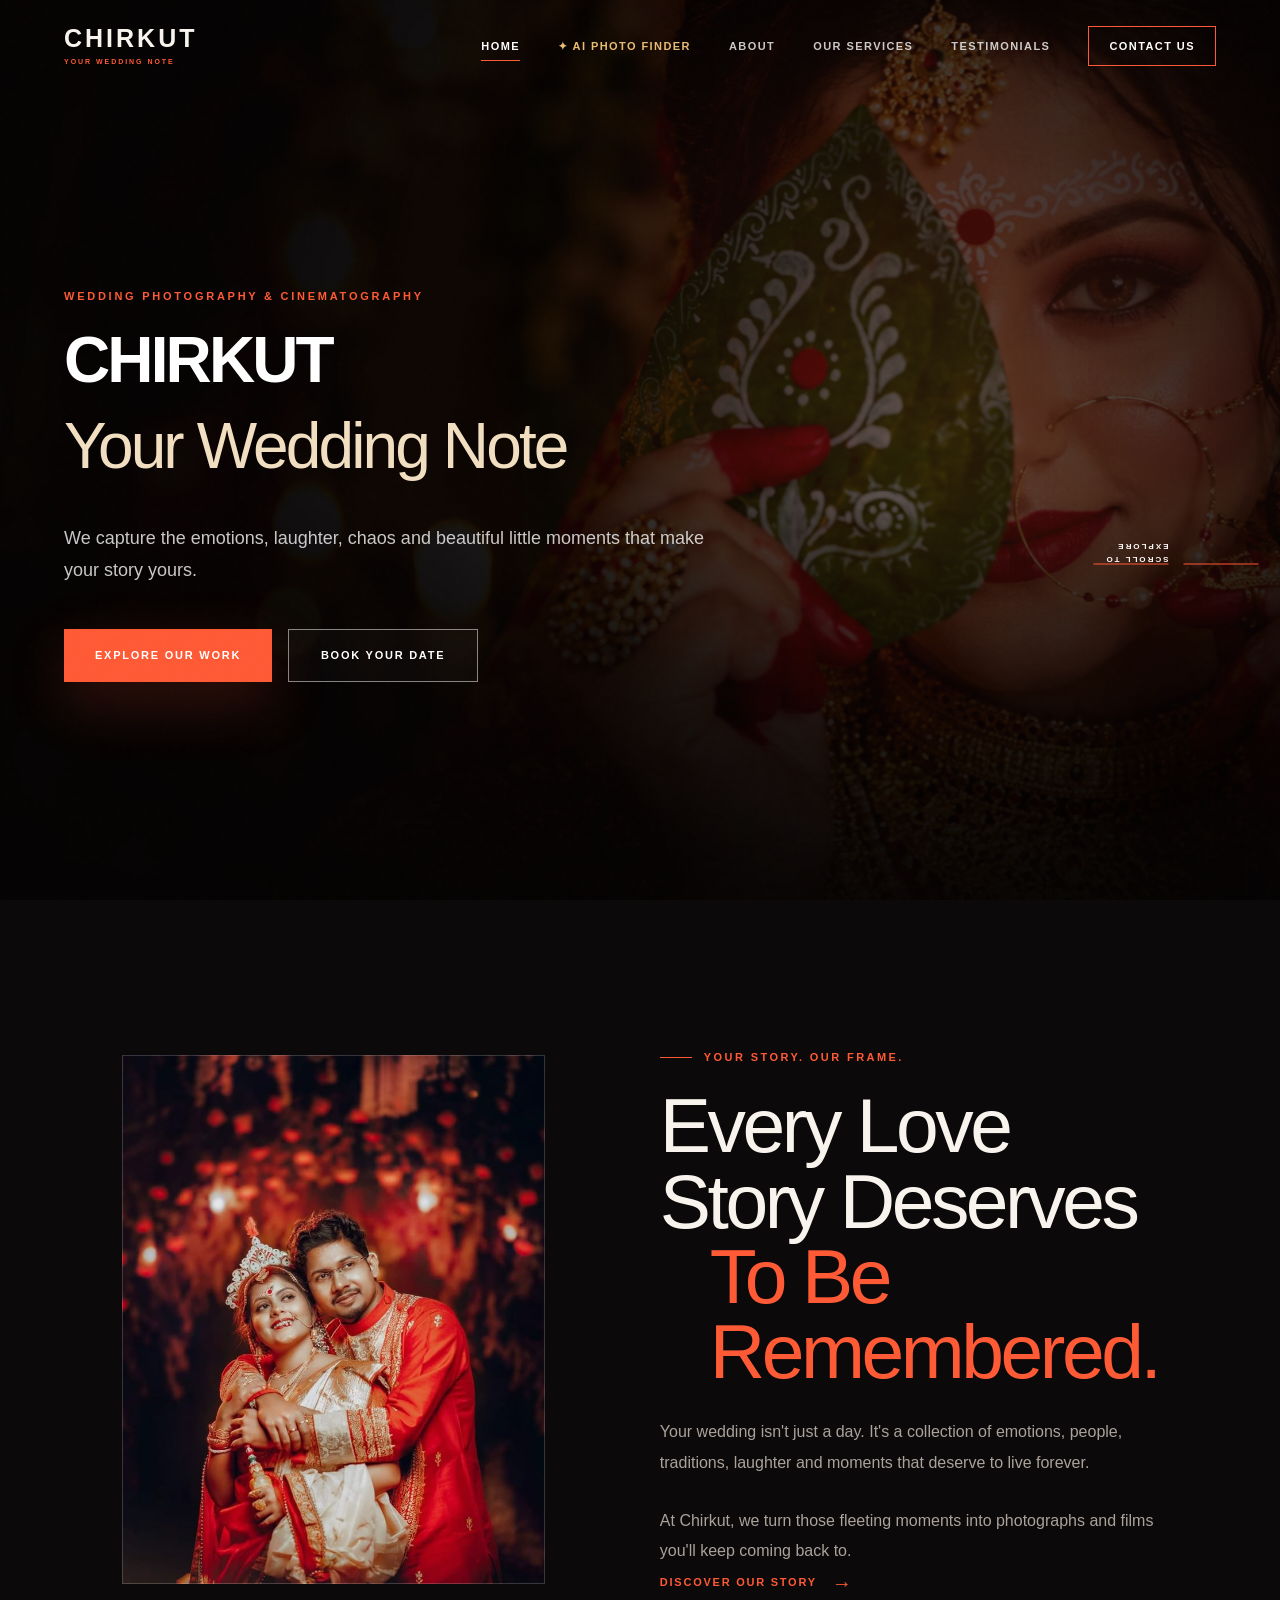
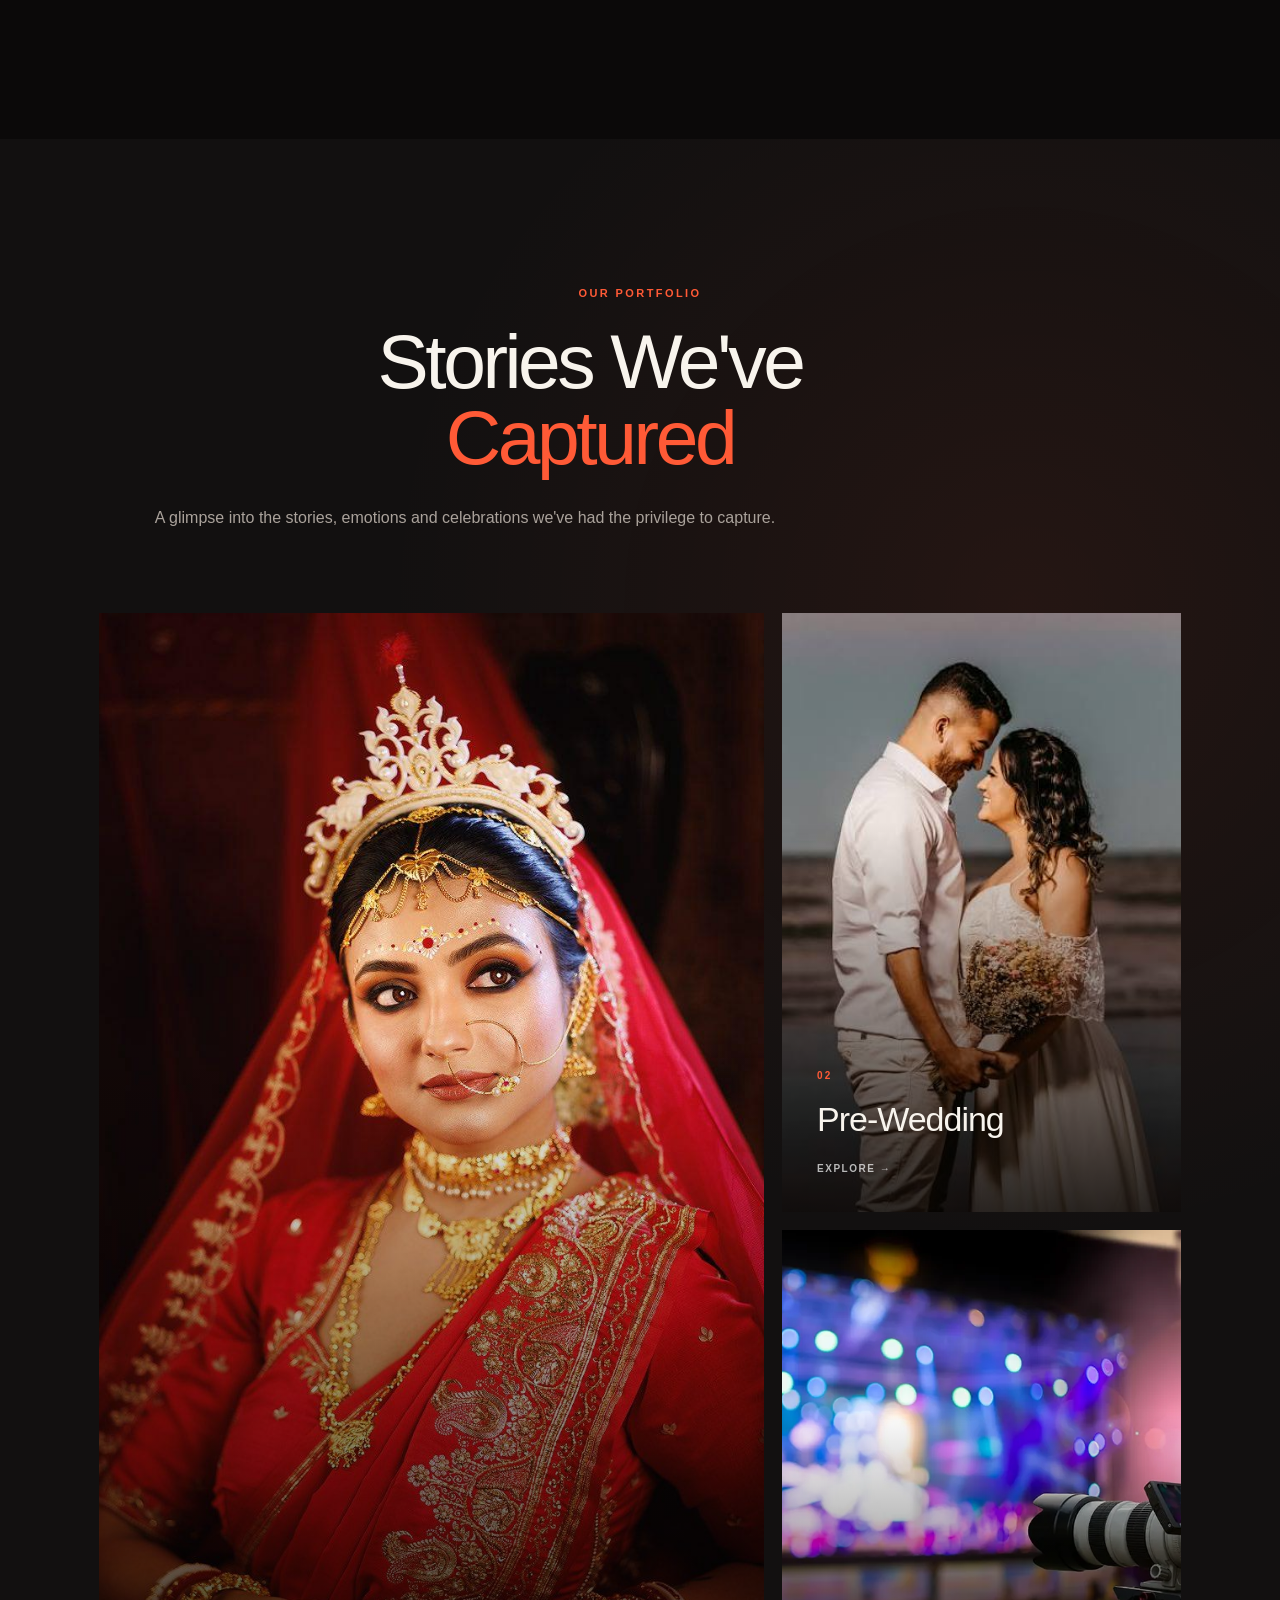
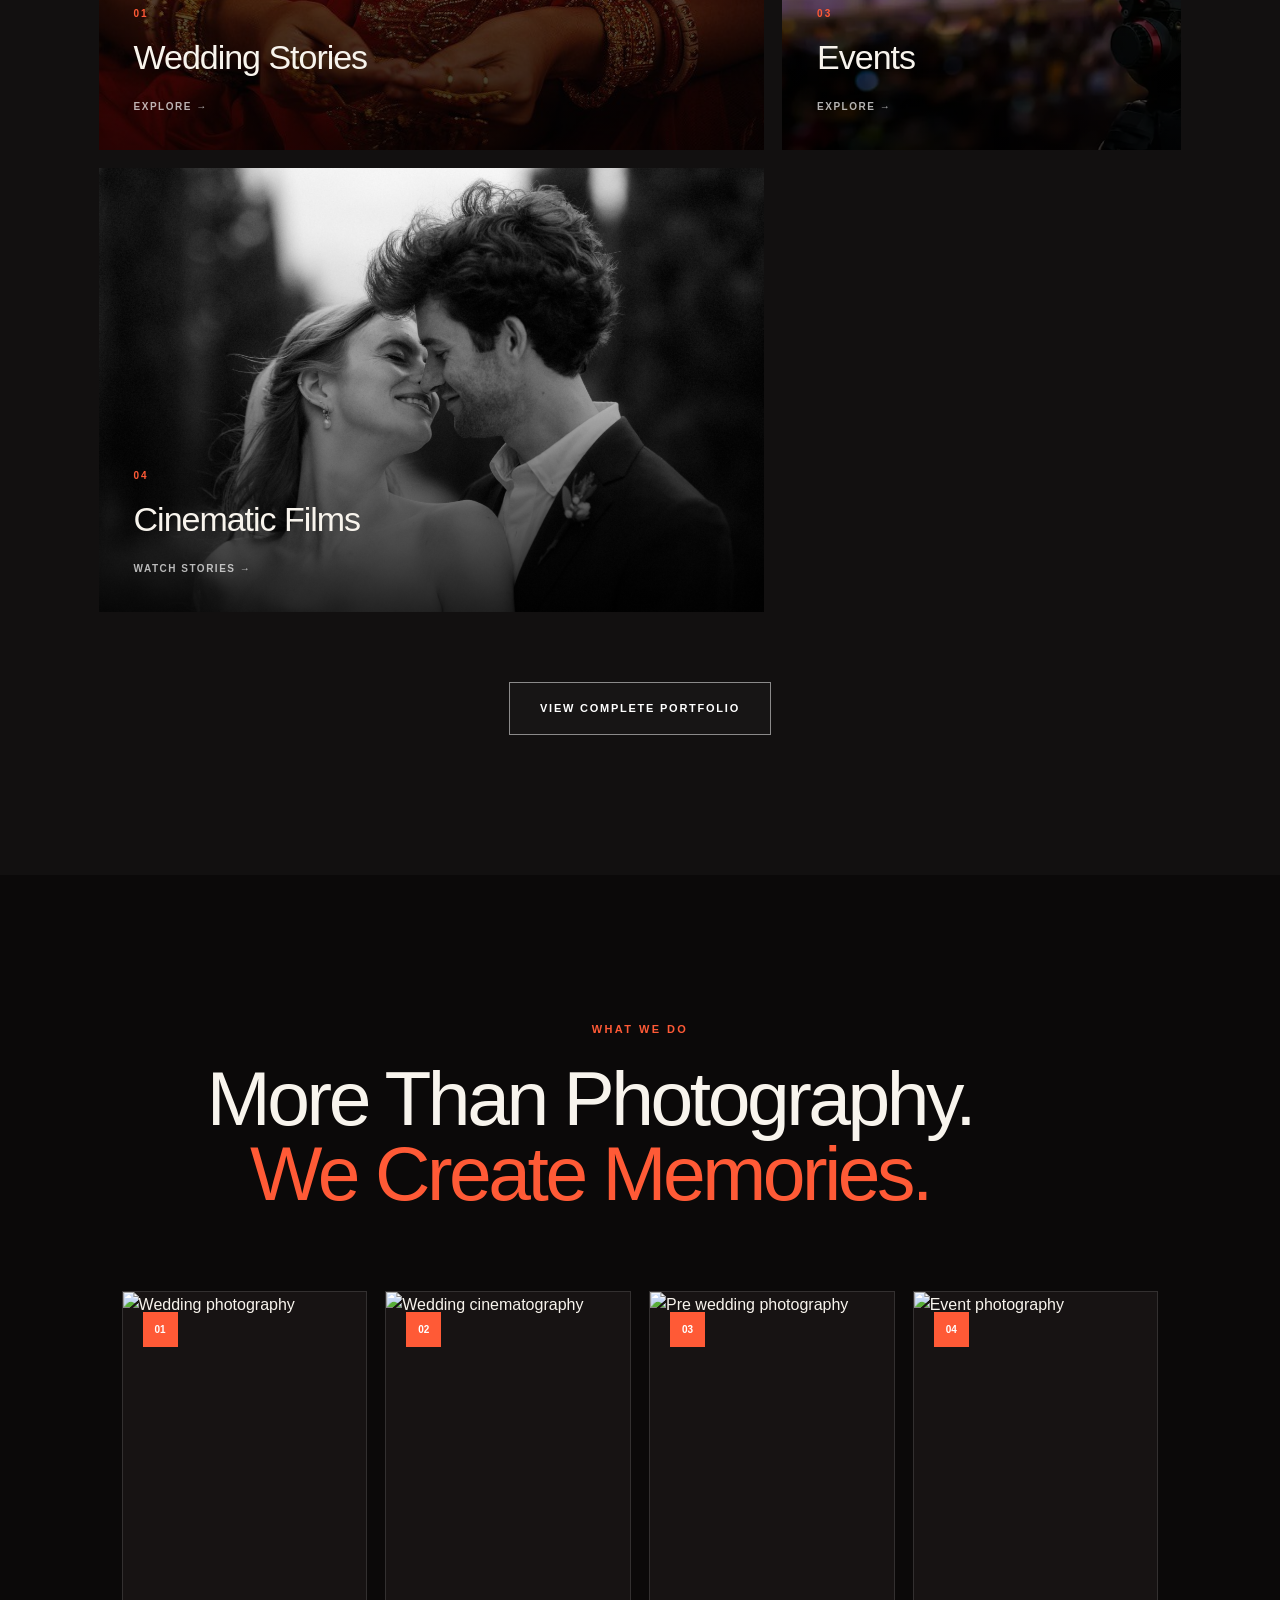
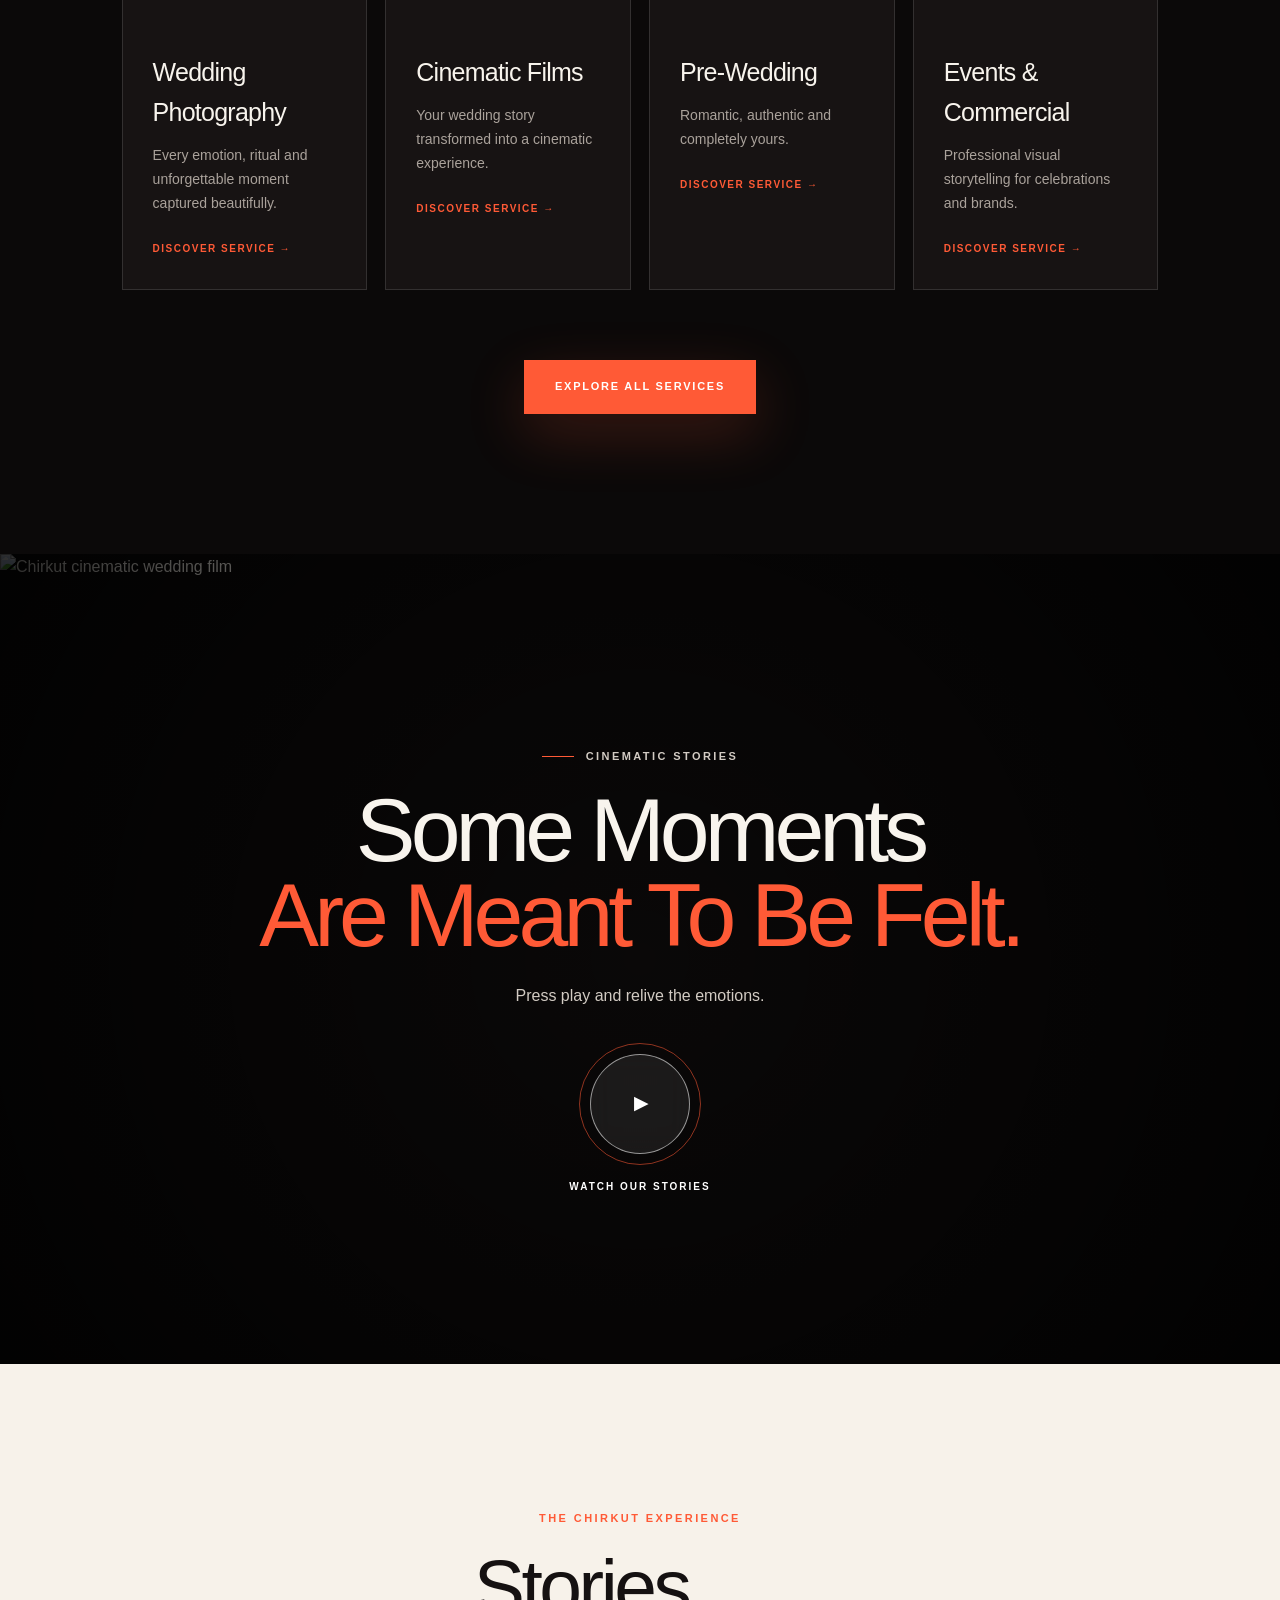
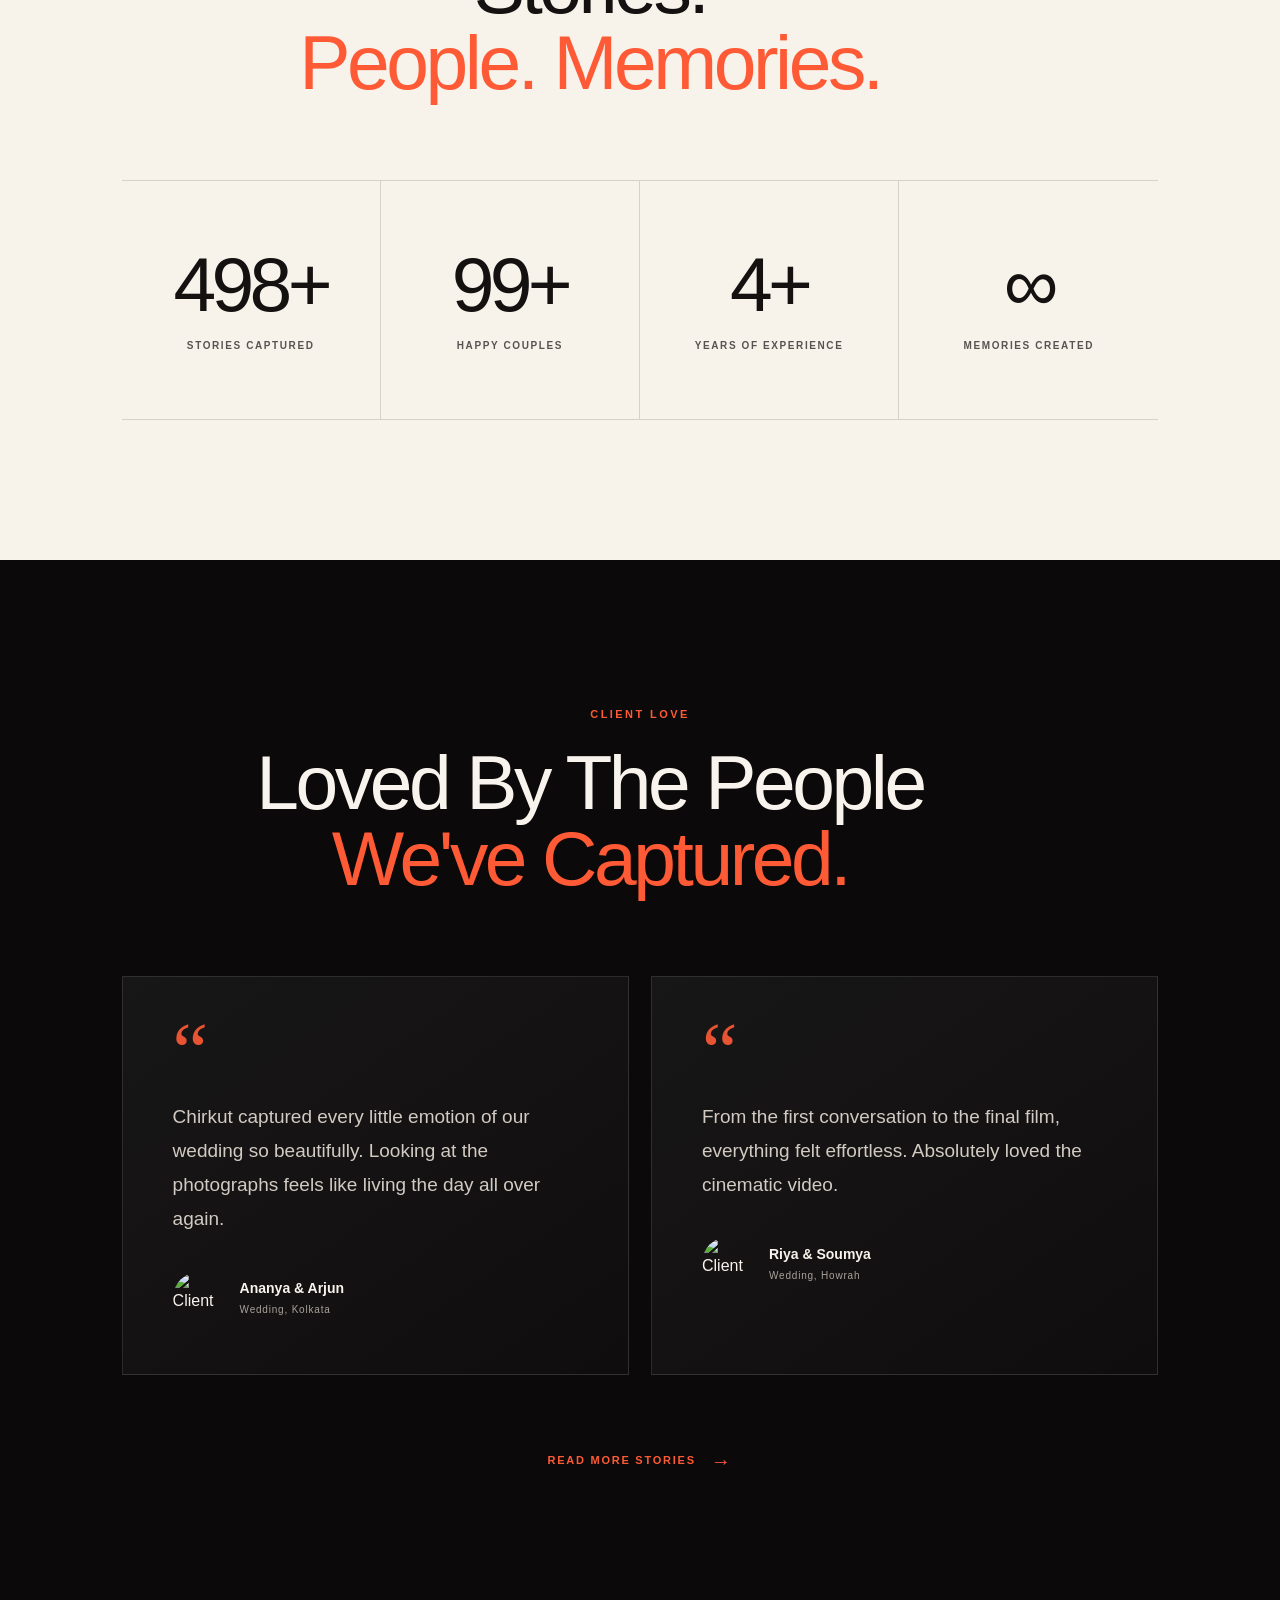
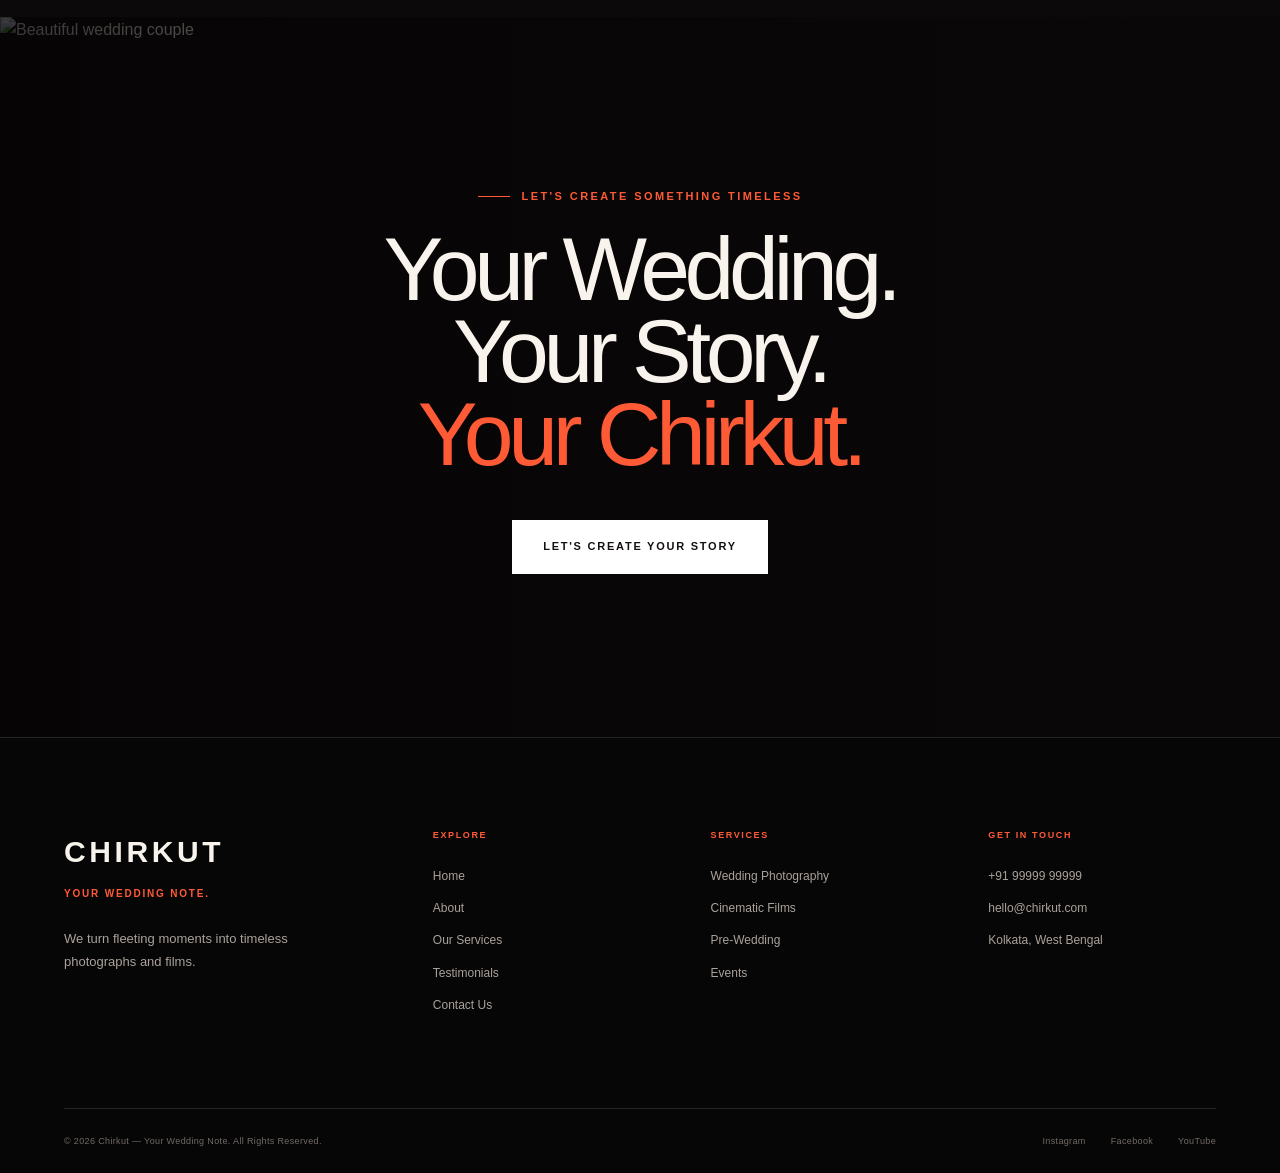
==== index.html @ 889c10fb "Update index.html" ====
<!DOCTYPE html>
<html lang="en">

<head>
    <meta charset="UTF-8">
    <meta name="viewport" content="width=device-width, initial-scale=1.0">

    <title>Chirkut — Your Wedding Note</title>

    <meta name="description"
        content="Chirkut — Your Wedding Note. Wedding photography, cinematic films, pre-wedding and event photography.">

    <!-- Main Stylesheet - Will be added after all pages are completed -->
    <link rel="stylesheet" href="style.css">
</head>

<body>

    <!-- =========================================================
         NAVIGATION
    ========================================================== -->

    <header class="site-header">

        <nav class="navbar">

            <!-- Logo -->
            <a href="index.html" class="logo">
                <span class="logo-main">CHIRKUT</span>
                <span class="logo-sub">YOUR WEDDING NOTE</span>
            </a>

            <!-- Desktop Navigation -->
            <ul class="nav-links">

                <li>
                    <a href="index.html" class="nav-link active">
                        Home
                    </a>
                </li>
                <li>
                    <a href="ai-photo-demo.html" class="nav-link ai-nav-link">
                        ✦ AI Photo Finder
    </a>
                </li>

                <li>
                    <a href="about.html" class="nav-link">
                        About
                    </a>
                </li>

                <li>
                    <a href="services.html" class="nav-link">
                        Our Services
                    </a>
                </li>

                <li>
                    <a href="testimonials.html" class="nav-link">
                        Testimonials
                    </a>
                </li>

                <li>
                    <a href="contact.html" class="nav-link nav-cta">
                        Contact Us
                    </a>
                </li>

            </ul>

            <!-- Mobile Menu Button -->
            <button class="menu-toggle" aria-label="Open Menu">
                <span></span>
                <span></span>
                <span></span>
            </button>

        </nav>

        <!-- Mobile Navigation -->
        <div class="mobile-menu">

            <a href="index.html">Home</a>
            <a href="ai-photo-demo.html" class="mobile-ai-link">
                ✦ AI Photo Finder
            </a>
            <a href="about.html">About</a>
            <a href="services.html">Our Services</a>
            <a href="testimonials.html">Testimonials</a>
            <a href="contact.html">Contact Us</a>

        </div>

    </header>


    <main>

        <!-- =========================================================
             HERO SECTION
        ========================================================== -->

        <section class="hero" id="home">

            <!-- Background Image / Video -->
           <div class="hero-bg">
    <picture>
        <source
            media="(max-width: 768px)"
            srcset="assets/images/hero-bg-m.png"
        >

        <img
            src="assets/images/hero-bg.png"
            alt="Chirkut Wedding Photography"
        >
    </picture>
</div>

<div class="hero-overlay"></div>
            </div>

            <!-- Dark / Cinematic Overlay -->
            <div class="hero-overlay"></div>


            <!-- Hero Content -->
            <div class="hero-content">

                <p class="hero-eyebrow">
                    WEDDING PHOTOGRAPHY & CINEMATOGRAPHY
                </p>

                <h1 class="hero-title">

                    <span>CHIRKUT</span>

                    <span class="hero-title-light">
                        Your Wedding Note
                    </span>

                </h1>

                <p class="hero-description">
                    We capture the emotions, laughter, chaos and
                    beautiful little moments that make your story yours.
                </p>


                <!-- Hero Buttons -->
            <div class="hero-buttons">

                <a href="services.html" class="btn btn-primary">
                    Explore Our Work
                </a>

                <a href="contact.html" class="btn btn-outline">
                    Book Your Date
                </a>

            </div>


            <!-- Scroll Indicator -->
            <div class="scroll-indicator">

                <span class="scroll-line"></span>

                <span class="scroll-text">
                    SCROLL TO EXPLORE
                </span>

            </div>

        </section>


        <!-- =========================================================
             INTRO / BRAND STATEMENT
        ========================================================== -->

        <section class="intro section">

            <div class="intro-container">

                <!-- Image -->
                <div class="intro-image reveal">

                    <img src="assets/images/weddingcouple.jpg"
                        alt="Wedding couple captured by Chirkut">

                </div>


                <!-- Content -->
                <div class="intro-content reveal">

                    <p class="section-label">
                        YOUR STORY. OUR FRAME.
                    </p>

                    <h2 class="section-title">
                        Every Love Story Deserves
                        <span>To Be Remembered.</span>
                    </h2>

                    <p class="section-description">

                        Your wedding isn't just a day.
                        It's a collection of emotions, people,
                        traditions, laughter and moments that
                        deserve to live forever.

                    </p>

                    <p class="section-description">

                        At Chirkut, we turn those fleeting moments
                        into photographs and films you'll keep
                        coming back to.

                    </p>

                    <a href="about.html" class="text-link">
                        Discover Our Story
                        <span>→</span>
                    </a>

                </div>

            </div>

        </section>


        <!-- =========================================================
             FEATURED WORK
        ========================================================== -->

        <section class="featured-work section">

            <div class="section-header reveal">

                <p class="section-label">
                    OUR PORTFOLIO
                </p>

                <h2 class="section-title">
                    Stories We've
                    <span>Captured</span>
                </h2>

                <p class="section-description">
                    A glimpse into the stories, emotions and
                    celebrations we've had the privilege to capture.
                </p>

            </div>


            <!-- Portfolio Grid -->
            <div class="portfolio-grid">

                <!-- Portfolio Item 01 -->
                <a href="services.html"
                    class="portfolio-item portfolio-large reveal">

                    <img src="assets/images/wed-m.jpeg"
                        alt="Wedding photography">

                    <div class="portfolio-overlay">

                        <p>01</p>

                        <h3>
                            Wedding Stories
                        </h3>

                        <span>
                            Explore →
                        </span>

                    </div>

                </a>


                <!-- Portfolio Item 02 -->
                <a href="services.html"
                    class="portfolio-item reveal">

                    <img src="assets/images/pw-m.jpeg"
                        alt="Pre wedding photography">

                    <div class="portfolio-overlay">

                        <p>02</p>

                        <h3>
                            Pre-Wedding
                        </h3>

                        <span>
                            Explore →
                        </span>

                    </div>

                </a>


                <!-- Portfolio Item 03 -->
                <a href="services.html"
                    class="portfolio-item reveal">

                    <img src="assets/images/event-m.webp"
                        alt="Event photography">

                    <div class="portfolio-overlay">

                        <p>03</p>

                        <h3>
                            Events
                        </h3>

                        <span>
                            Explore →
                        </span>

                    </div>

                </a>


                <!-- Portfolio Item 04 -->
                <a href="services.html"
                    class="portfolio-item portfolio-wide reveal">

                    <img src="assets/images/cinematic-m.jpg"
                        alt="Cinematic wedding film">

                    <div class="portfolio-overlay">

                        <p>04</p>

                        <h3>
                            Cinematic Films
                        </h3>

                        <span>
                            Watch Stories →
                        </span>

                    </div>

                </a>

            </div>


            <div class="center-button reveal">

                <a href="services.html" class="btn btn-outline">
                    View Complete Portfolio
                </a>

            </div>

        </section>


        <!-- =========================================================
             SERVICES PREVIEW
        ========================================================== -->

        <section class="services-preview section">

            <div class="section-header reveal">

                <p class="section-label">
                    WHAT WE DO
                </p>

                <h2 class="section-title">
                    More Than Photography.
                    <span>We Create Memories.</span>
                </h2>

            </div>


            <div class="services-grid">

                <!-- Service 01 -->
                <article class="service-card reveal">

                    <div class="service-number">
                        01
                    </div>

                    <div class="service-image">

                        <img src="assets/images/service-wedding.jpg"
                            alt="Wedding photography">

                    </div>

                    <div class="service-content">

                        <h3>
                            Wedding Photography
                        </h3>

                        <p>
                            Every emotion, ritual and unforgettable
                            moment captured beautifully.
                        </p>

                        <a href="services.html">
                            Discover Service →
                        </a>

                    </div>

                </article>


                <!-- Service 02 -->
                <article class="service-card reveal">

                    <div class="service-number">
                        02
                    </div>

                    <div class="service-image">

                        <img src="assets/images/service-films.jpg"
                            alt="Wedding cinematography">

                    </div>

                    <div class="service-content">

                        <h3>
                            Cinematic Films
                        </h3>

                        <p>
                            Your wedding story transformed into
                            a cinematic experience.
                        </p>

                        <a href="services.html">
                            Discover Service →
                        </a>

                    </div>

                </article>


                <!-- Service 03 -->
                <article class="service-card reveal">

                    <div class="service-number">
                        03
                    </div>

                    <div class="service-image">

                        <img src="assets/images/service-prewedding.jpg"
                            alt="Pre wedding photography">

                    </div>

                    <div class="service-content">

                        <h3>
                            Pre-Wedding
                        </h3>

                        <p>
                            Romantic, authentic and completely
                            yours.
                        </p>

                        <a href="services.html">
                            Discover Service →
                        </a>

                    </div>

                </article>


                <!-- Service 04 -->
                <article class="service-card reveal">

                    <div class="service-number">
                        04
                    </div>

                    <div class="service-image">

                        <img src="assets/images/service-events.jpg"
                            alt="Event photography">

                    </div>

                    <div class="service-content">

                        <h3>
                            Events & Commercial
                        </h3>

                        <p>
                            Professional visual storytelling
                            for celebrations and brands.
                        </p>

                        <a href="services.html">
                            Discover Service →
                        </a>

                    </div>

                </article>

            </div>


            <div class="center-button reveal">

                <a href="services.html" class="btn btn-primary">
                    Explore All Services
                </a>

            </div>

        </section>


        <!-- =========================================================
             CINEMATIC SHOWCASE
        ========================================================== -->

        <section class="cinematic-showcase">

            <div class="cinematic-media">

                <img src="assets/images/cinematic-cover.jpg"
                    alt="Chirkut cinematic wedding film">

            </div>

            <div class="cinematic-overlay"></div>


            <div class="cinematic-content reveal">

                <p class="section-label">
                    CINEMATIC STORIES
                </p>

                <h2>
                    Some Moments
                    <span>Are Meant To Be Felt.</span>
                </h2>

                <p>
                    Press play and relive the emotions.
                </p>


                <!-- Video Play Button -->
                <button class="play-button"
                    aria-label="Play cinematic film">

                    <span class="play-icon">
                        ▶
                    </span>

                </button>


                <p class="play-label">
                    WATCH OUR STORIES
                </p>

            </div>

        </section>


        <!-- =========================================================
             WHY CHIRKUT / STATS
        ========================================================== -->

        <section class="stats section">

            <div class="section-header reveal">

                <p class="section-label">
                    THE CHIRKUT EXPERIENCE
                </p>

                <h2 class="section-title">
                    Stories.
                    <span>People. Memories.</span>
                </h2>

            </div>


            <div class="stats-grid">

                <div class="stat-item reveal">

                    <strong>
                        500+
                    </strong>

                    <span>
                        Stories Captured
                    </span>

                </div>


                <div class="stat-item reveal">

                    <strong>
                        100+
                    </strong>

                    <span>
                        Happy Couples
                    </span>

                </div>


                <div class="stat-item reveal">

                    <strong>
                        5+
                    </strong>

                    <span>
                        Years Of Experience
                    </span>

                </div>


                <div class="stat-item reveal">

                    <strong>
                        ∞
                    </strong>

                    <span>
                        Memories Created
                    </span>

                </div>

            </div>

        </section>


        <!-- =========================================================
             TESTIMONIAL PREVIEW
        ========================================================== -->

        <section class="testimonial-preview section">

            <div class="section-header reveal">

                <p class="section-label">
                    CLIENT LOVE
                </p>

                <h2 class="section-title">
                    Loved By The People
                    <span>We've Captured.</span>
                </h2>

            </div>


            <div class="testimonial-grid">

                <!-- Testimonial 01 -->
                <article class="testimonial-card reveal">

                    <div class="quote-mark">
                        “
                    </div>

                    <p class="testimonial-text">
                        Chirkut captured every little emotion
                        of our wedding so beautifully. Looking
                        at the photographs feels like living
                        the day all over again.
                    </p>

                    <div class="client-info">

                        <div class="client-image">

                            <img src="assets/images/client-1.jpg"
                                alt="Client">

                        </div>

                        <div>

                            <h3>
                                Ananya & Arjun
                            </h3>

                            <span>
                                Wedding, Kolkata
                            </span>

                        </div>

                    </div>

                </article>


                <!-- Testimonial 02 -->
                <article class="testimonial-card reveal">

                    <div class="quote-mark">
                        “
                    </div>

                    <p class="testimonial-text">
                        From the first conversation to the final
                        film, everything felt effortless.
                        Absolutely loved the cinematic video.
                    </p>

                    <div class="client-info">

                        <div class="client-image">

                            <img src="assets/images/client-2.jpg"
                                alt="Client">

                        </div>

                        <div>

                            <h3>
                                Riya & Soumya
                            </h3>

                            <span>
                                Wedding, Howrah
                            </span>

                        </div>

                    </div>

                </article>

            </div>


            <div class="center-button reveal">

                <a href="testimonials.html" class="text-link">
                    Read More Stories
                    <span>→</span>
                </a>

            </div>

        </section>


        <!-- =========================================================
             FINAL CTA
        ========================================================== -->

        <section class="final-cta">

            <div class="final-cta-media">

                <img src="assets/images/final-cta.jpg"
                    alt="Beautiful wedding couple">

            </div>

            <div class="final-cta-overlay"></div>


            <div class="final-cta-content reveal">

                <p class="section-label">
                    LET'S CREATE SOMETHING TIMELESS
                </p>

                <h2>
                    Your Wedding.
                    <br>
                    Your Story.
                    <br>
                    <span>Your Chirkut.</span>
                </h2>

                <a href="contact.html"
                    class="btn btn-light">
                    Let's Create Your Story
                </a>

            </div>

        </section>

    </main>


    <!-- =========================================================
         FOOTER
    ========================================================== -->

    <footer class="site-footer">

        <div class="footer-container">


            <!-- Footer Brand -->
            <div class="footer-brand">

                <a href="index.html" class="footer-logo">
                    CHIRKUT
                </a>

                <p>
                    Your Wedding Note.
                </p>

                <p class="footer-description">
                    We turn fleeting moments into timeless
                    photographs and films.
                </p>

            </div>


            <!-- Footer Navigation -->
            <div class="footer-column">

                <h3>
                    Explore
                </h3>

                <a href="index.html">Home</a>
                <a href="about.html">About</a>
                <a href="services.html">Our Services</a>
                <a href="testimonials.html">Testimonials</a>
                <a href="contact.html">Contact Us</a>

            </div>


            <!-- Footer Services -->
            <div class="footer-column">

                <h3>
                    Services
                </h3>

                <a href="services.html">
                    Wedding Photography
                </a>

                <a href="services.html">
                    Cinematic Films
                </a>

                <a href="services.html">
                    Pre-Wedding
                </a>

                <a href="services.html">
                    Events
                </a>

            </div>


            <!-- Footer Contact -->
            <div class="footer-column">

                <h3>
                    Get In Touch
                </h3>

                <a href="tel:+919999999999">
                    +91 99999 99999
                </a>

                <a href="mailto:hello@chirkut.com">
                    hello@chirkut.com
                </a>

                <span>
                    Kolkata, West Bengal
                </span>

            </div>

        </div>


        <!-- Footer Bottom -->
        <div class="footer-bottom">

            <p>
                © 2026 Chirkut — Your Wedding Note.
                All Rights Reserved.
            </p>

            <div class="social-links">

                <a href="#" aria-label="Instagram">
                    Instagram
                </a>

                <a href="#" aria-label="Facebook">
                    Facebook
                </a>

                <a href="#" aria-label="YouTube">
                    YouTube
                </a>

            </div>

        </div>

    </footer>


    <!-- Main JavaScript - Will be added after all pages are completed -->
    <script src="script.js"></script>

</body>

</html>
---- style.css ----
/* =========================================================
   CHIRKUT — YOUR WEDDING NOTE
   MASTER STYLESHEET
========================================================= */


/* =========================================================
   01. ROOT / VARIABLES
========================================================= */

:root {

    --bg: #0b0909;
    --bg-soft: #121010;
    --bg-card: #171313;
    --bg-light: #f7f2ea;

    --text: #f8f4ed;
    --text-dark: #151111;
    --text-muted: #aaa29b;
    --text-soft: #d2cbc3;

    --accent: #ff5a36;
    --accent-light: #ff795c;
    --accent-dark: #d83c1d;

    --gold: #e8bd72;
    --cream: #f2dfc1;

    --border: rgba(255, 255, 255, 0.12);
    --border-dark: rgba(20, 15, 12, 0.14);

    --shadow:
        0 25px 80px rgba(0, 0, 0, 0.28);

    --shadow-accent:
        0 20px 60px rgba(255, 90, 54, 0.20);

    --radius-sm: 6px;
    --radius-md: 14px;
    --radius-lg: 24px;

    --container: 1380px;

    --transition:
        0.45s cubic-bezier(0.22, 1, 0.36, 1);

    --transition-fast:
        0.25s ease;

}


/* =========================================================
   02. RESET
========================================================= */

* {
    margin: 0;
    padding: 0;
    box-sizing: border-box;
}

html {
    scroll-behavior: smooth;
    overflow-x: hidden;
}

body {

    font-family:
        "Helvetica Neue",
        Helvetica,
        Arial,
        sans-serif;

    background: var(--bg);
    color: var(--text);

    overflow-x: hidden;

    line-height: 1.6;

    -webkit-font-smoothing: antialiased;
    text-rendering: optimizeLegibility;
}

body::before {

    content: "";

    position: fixed;

    inset: 0;

    pointer-events: none;

    z-index: 9999;

    opacity: 0.025;

    background-image:
        url("data:image/svg+xml,%3Csvg viewBox='0 0 180 180' xmlns='http://www.w3.org/2000/svg'%3E%3Cfilter id='n'%3E%3CfeTurbulence type='fractalNoise' baseFrequency='.85' numOctaves='4' stitchTiles='stitch'/%3E%3C/filter%3E%3Crect width='100%25' height='100%25' filter='url(%23n)' opacity='.5'/%3E%3C/svg%3E");

}

::selection {
    background: var(--accent);
    color: white;
}

img {
    display: block;
    width: 100%;
    max-width: 100%;
}

a {
    color: inherit;
    text-decoration: none;
}

button,
input,
textarea,
select {
    font: inherit;
}

button {
    cursor: pointer;
}


/* =========================================================
   03. CUSTOM SCROLLBAR
========================================================= */

::-webkit-scrollbar {
    width: 7px;
}

::-webkit-scrollbar-track {
    background: #090707;
}

::-webkit-scrollbar-thumb {
    background: var(--accent);
    border-radius: 20px;
}

::-webkit-scrollbar-thumb:hover {
    background: var(--accent-light);
}


/* =========================================================
   04. GLOBAL TYPOGRAPHY
========================================================= */

.section {
    padding: 140px 5vw;
}

.section-label {

    display: inline-flex;

    align-items: center;
    gap: 12px;

    color: var(--accent);

    font-size: 11px;
    font-weight: 700;

    letter-spacing: 0.22em;

    text-transform: uppercase;

    margin-bottom: 22px;
}

.section-label::before {

    content: "";

    width: 32px;
    height: 1px;

    background: var(--accent);

}

.section-title {

    max-width: 900px;

    font-size:
        clamp(42px, 6vw, 88px);

    line-height: 0.98;

    font-weight: 400;

    letter-spacing: -0.045em;
}

.section-title span {

    display: block;

    color: var(--accent);

}

.section-description {

    max-width: 650px;

    color: var(--text-muted);

    font-size: 16px;

    line-height: 1.9;

    margin-top: 28px;
}

.section-header {

    max-width: 1000px;

    margin: 0 auto 80px;

    text-align: center;
}

.section-header .section-label {
    justify-content: center;
}

.section-header .section-label::before {
    display: none;
}

.center-button {

    display: flex;

    justify-content: center;

    margin-top: 70px;
}


/* =========================================================
   05. BUTTONS
========================================================= */

.btn {

    position: relative;

    display: inline-flex;

    align-items: center;
    justify-content: center;

    gap: 14px;

    min-width: 190px;

    padding: 17px 30px;

    border: 1px solid transparent;

    font-size: 11px;

    font-weight: 700;

    letter-spacing: 0.16em;

    text-transform: uppercase;

    overflow: hidden;

    transition: var(--transition);

    z-index: 1;
}

.btn::before {

    content: "";

    position: absolute;

    inset: 0;

    background: white;

    transform: translateY(105%);

    transition: var(--transition);

    z-index: -1;

}

.btn-primary {

    background: var(--accent);

    color: white;

    box-shadow: var(--shadow-accent);
}

.btn-primary:hover {

    color: var(--text-dark);

    transform: translateY(-4px);

    box-shadow:
        0 20px 50px rgba(255, 90, 54, 0.35);
}

.btn-primary:hover::before {
    transform: translateY(0);
}

.btn-outline {

    border-color: rgba(255, 255, 255, 0.5);

    color: white;

    background: rgba(255, 255, 255, 0.02);
}

.btn-outline:hover {

    color: var(--text-dark);

    border-color: white;

    transform: translateY(-4px);
}

.btn-outline:hover::before {
    transform: translateY(0);
}

.btn-light {

    background: white;

    color: var(--text-dark);
}

.btn-light:hover {

    background: var(--accent);

    color: white;

    transform: translateY(-4px);

}


/* =========================================================
   06. NAVBAR
========================================================= */

.site-header {

    position: fixed;

    top: 0;
    left: 0;

    width: 100%;

    z-index: 1000;

    transition: var(--transition);
}

.site-header.scrolled {

    background:
        rgba(10, 8, 8, 0.82);

    backdrop-filter: blur(22px);

    -webkit-backdrop-filter: blur(22px);

    border-bottom: 1px solid var(--border);
}

.navbar {

    width: min(
        var(--container),
        90%
    );

    min-height: 90px;

    margin: auto;

    display: flex;

    align-items: center;

    justify-content: space-between;

}

.logo {

    display: flex;

    flex-direction: column;

    line-height: 1;

    position: relative;
}

.logo-main {

    font-size: 25px;

    font-weight: 800;

    letter-spacing: 0.12em;
}

.logo-sub {

    margin-top: 7px;

    color: var(--accent);

    font-size: 7px;

    font-weight: 700;

    letter-spacing: 0.28em;
}

.nav-links {

    display: flex;

    align-items: center;

    gap: 38px;

    list-style: none;
}

.nav-link {

    position: relative;

    font-size: 11px;

    font-weight: 600;

    letter-spacing: 0.13em;

    text-transform: uppercase;

    color: rgba(255, 255, 255, 0.78);

    transition: var(--transition-fast);
}

.nav-link::after {

    content: "";

    position: absolute;

    left: 0;
    bottom: -9px;

    width: 100%;
    height: 1px;

    background: var(--accent);

    transform: scaleX(0);

    transform-origin: right;

    transition: var(--transition);
}

.nav-link:hover,
.nav-link.active {
    color: white;
}

.nav-link:hover::after,
.nav-link.active::after {

    transform: scaleX(1);

    transform-origin: left;
}

.nav-cta {

    padding: 13px 20px;

    border: 1px solid var(--accent);

    color: white !important;

    transition: var(--transition);
}

.nav-cta:hover {

    background: var(--accent);

    box-shadow:
        0 10px 30px rgba(255, 90, 54, 0.25);
}

.nav-cta::after {
    display: none;
}

.menu-toggle {

    display: none;

    width: 42px;
    height: 42px;

    border: 1px solid var(--border);

    background: rgba(0, 0, 0, 0.2);

    flex-direction: column;

    align-items: center;
    justify-content: center;

    gap: 5px;
}

.menu-toggle span {

    width: 20px;
    height: 1px;

    background: white;

    transition: var(--transition);
}

.mobile-menu {

    display: none;
}


/* =========================================================
   07. HERO
========================================================= */

.hero {

    position: relative;

    min-height: 100vh;

    display: flex;

    align-items: center;

    overflow: hidden;
}

.hero-media,
.hero-overlay {

    position: absolute;

    inset: 0;
}

.hero-image {

    height: 100%;
    object-fit: cover;

    animation:
        heroZoom 14s ease-in-out infinite alternate;
}

@keyframes heroZoom {

    from {
        transform: scale(1);
    }

    to {
        transform: scale(1.08);
    }

}

.hero-overlay {

    background:
        linear-gradient(
            90deg,
            rgba(4, 3, 3, 0.82) 0%,
            rgba(4, 3, 3, 0.45) 48%,
            rgba(4, 3, 3, 0.2) 100%
        ),
        linear-gradient(
            0deg,
            rgba(0, 0, 0, 0.72),
            transparent 45%
        );
}

.hero-content {

    position: relative;

    width: min(
        var(--container),
        90%
    );

    margin: auto;

    padding-top: 100px;

    z-index: 2;
}

.hero-eyebrow {

    color: var(--accent);

    font-size: 11px;

    font-weight: 700;

    letter-spacing: 0.25em;

    margin-bottom: 24px;
}

.hero-title {

    max-width: 900px;

    font-size:
        clamp(60px, 9vw, 145px);

    line-height: 0.84;

    font-weight: 300;

    letter-spacing: -0.07em;

    text-transform: uppercase;
}

.hero-title > span:first-child {

    display: block;

    font-weight: 800;

    color: white;
}

.hero-title-light {

    display: block;

    margin-top: 15px;

    color: var(--cream);

    font-size: 0.62em;

    font-weight: 300;

    letter-spacing: -0.05em;

    text-transform: none;
}

.hero-description {

    max-width: 560px;

    margin-top: 35px;

    color: rgba(255,255,255,0.76);

    font-size: 16px;

    line-height: 1.8;
}

.hero-buttons {

    display: flex;

    gap: 14px;

    margin-top: 40px;
}

.scroll-indicator {

    position: absolute;

    bottom: 35px;
    right: 5vw;

    display: flex;

    align-items: center;

    gap: 15px;

    transform: rotate(90deg);

    transform-origin: right center;

    z-index: 2;
}

.scroll-line {

    width: 60px;
    height: 1px;

    background: var(--accent);
}

.scroll-text {

    color: white;

    font-size: 8px;

    letter-spacing: 0.25em;

    font-weight: 700;
}


/* =========================================================
   08. PAGE HERO
========================================================= */

.page-hero {

    position: relative;

    min-height: 78vh;

    display: flex;

    align-items: flex-end;

    overflow: hidden;

    padding: 0 5vw 100px;
}

.page-hero-media,
.page-hero-overlay {

    position: absolute;

    inset: 0;
}

.page-hero-media img {

    height: 100%;

    object-fit: cover;

    animation:
        heroZoom 15s ease-in-out infinite alternate;
}

.page-hero-overlay {

    background:
        linear-gradient(
            0deg,
            rgba(5, 3, 3, 0.9),
            rgba(5, 3, 3, 0.15) 70%
        );
}

.page-hero-content {

    position: relative;

    width: min(
        var(--container),
        100%
    );

    margin: auto;

    z-index: 2;
}

.page-hero-content h1 {

    max-width: 1000px;

    font-size:
        clamp(54px, 8vw, 120px);

    line-height: 0.9;

    font-weight: 300;

    letter-spacing: -0.06em;
}

.page-hero-content h1 span {

    display: block;

    color: var(--accent);
}

.page-hero-content > p:last-child {

    margin-top: 28px;

    color: var(--text-soft);

    font-size: 17px;
}


/* =========================================================
   09. INTRO
========================================================= */

.intro-container {

    width: min(
        var(--container),
        90%
    );

    margin: auto;

    display: grid;

    grid-template-columns:
        1fr 1fr;

    gap: 9vw;

    align-items: center;
}

.intro-image {

    position: relative;

    overflow: hidden;

    aspect-ratio: 4 / 5;
}

.intro-image::after {

    content: "";

    position: absolute;

    inset: 0;

    border: 1px solid rgba(255,255,255,0.18);

    pointer-events: none;
}

.intro-image img {

    height: 100%;

    object-fit: cover;

    transition: 1.2s cubic-bezier(.2,.7,.2,1);
}

.intro-image:hover img {
    transform: scale(1.07);
}

.intro-content .section-title span {
    margin-left: 50px;
}


/* =========================================================
   10. FEATURED PORTFOLIO
========================================================= */

.featured-work {

    background:
        radial-gradient(
            circle at 80% 20%,
            rgba(255,90,54,0.08),
            transparent 30%
        ),
        var(--bg-soft);
}

.portfolio-grid {

    width: min(
        1500px,
        94%
    );

    margin: auto;

    display: grid;

    grid-template-columns:
        1.25fr 0.75fr;

    gap: 18px;
}

.portfolio-item {

    position: relative;

    min-height: 520px;

    overflow: hidden;

    display: block;
}

.portfolio-large {
    grid-row: span 2;
}

.portfolio-wide {
    min-height: 420px;
}

.portfolio-item img {

    width: 100%;
    height: 100%;

    object-fit: cover;

    transition:
        transform 1s cubic-bezier(.2,.7,.2,1),
        filter 0.7s ease;
}

.portfolio-item:hover img {

    transform: scale(1.08);

    filter:
        saturate(1.15)
        brightness(0.78);
}

.portfolio-overlay {

    position: absolute;

    inset: 0;

    display: flex;

    flex-direction: column;

    justify-content: flex-end;

    padding: 35px;

    background:
        linear-gradient(
            0deg,
            rgba(0,0,0,0.8),
            transparent 65%
        );

    transition: var(--transition);
}

.portfolio-item:hover .portfolio-overlay {

    background:
        linear-gradient(
            0deg,
            rgba(255,90,54,0.78),
            transparent 75%
        );
}

.portfolio-overlay p {

    color: var(--accent);

    font-size: 10px;

    font-weight: 700;

    letter-spacing: 0.2em;

    transition: var(--transition);
}

.portfolio-item:hover .portfolio-overlay p {
    color: white;
}

.portfolio-overlay h3 {

    margin-top: 8px;

    font-size: 34px;

    font-weight: 400;

    letter-spacing: -0.03em;
}

.portfolio-overlay span {

    margin-top: 14px;

    color: rgba(255,255,255,0.7);

    font-size: 10px;

    font-weight: 700;

    letter-spacing: 0.15em;

    text-transform: uppercase;
}


/* =========================================================
   11. SERVICES PREVIEW
========================================================= */

.services-grid {

    width: min(
        var(--container),
        90%
    );

    margin: auto;

    display: grid;

    grid-template-columns:
        repeat(4, 1fr);

    gap: 18px;
}

.service-card {

    position: relative;

    background: var(--bg-card);

    overflow: hidden;

    border: 1px solid var(--border);

    transition: var(--transition);
}

.service-card:hover {

    transform: translateY(-12px);

    border-color:
        rgba(255,90,54,0.45);

    box-shadow: var(--shadow-accent);
}

.service-number {

    position: absolute;

    top: 20px;
    left: 20px;

    z-index: 3;

    width: 35px;
    height: 35px;

    display: grid;
    place-items: center;

    background: var(--accent);

    color: white;

    font-size: 10px;

    font-weight: 700;
}

.service-image {

    height: 330px;

    overflow: hidden;
}

.service-image img {

    height: 100%;

    object-fit: cover;

    transition:
        transform 0.9s
        cubic-bezier(.2,.7,.2,1);
}

.service-card:hover .service-image img {
    transform: scale(1.09);
}

.service-content {
    padding: 30px;
}

.service-content h3 {

    font-size: 25px;

    font-weight: 400;

    letter-spacing: -0.03em;
}

.service-content p {

    margin-top: 12px;

    color: var(--text-muted);

    font-size: 14px;

    line-height: 1.7;
}

.service-content a {

    display: inline-block;

    margin-top: 25px;

    color: var(--accent);

    font-size: 10px;

    font-weight: 700;

    letter-spacing: 0.15em;

    text-transform: uppercase;
}


/* =========================================================
   12. CINEMATIC SHOWCASE
========================================================= */

.cinematic-showcase {

    position: relative;

    min-height: 90vh;

    display: grid;

    place-items: center;

    overflow: hidden;
}

.cinematic-media,
.cinematic-overlay {

    position: absolute;

    inset: 0;
}

.cinematic-media img {

    width: 100%;
    height: 100%;

    object-fit: cover;

    transition:
        transform 1.5s ease;
}

.cinematic-showcase:hover .cinematic-media img {
    transform: scale(1.04);
}

.cinematic-overlay {

    background:
        radial-gradient(
            circle,
            rgba(0,0,0,0.12),
            rgba(0,0,0,0.82)
        );
}

.cinematic-content {

    position: relative;

    text-align: center;

    z-index: 2;
}

.cinematic-content h2 {

    max-width: 850px;

    font-size:
        clamp(45px, 7vw, 100px);

    line-height: 0.95;

    font-weight: 300;

    letter-spacing: -0.055em;
}

.cinematic-content h2 span {

    display: block;

    color: var(--accent);
}

.cinematic-content > p {

    margin-top: 25px;

    color: var(--text-soft);
}

.play-button {

    width: 100px;
    height: 100px;

    margin-top: 45px;

    border: 1px solid rgba(255,255,255,0.55);

    border-radius: 50%;

    background:
        rgba(255,255,255,0.08);

    color: white;

    backdrop-filter: blur(12px);

    transition: var(--transition);

    position: relative;
}

.play-button::before {

    content: "";

    position: absolute;

    inset: -12px;

    border: 1px solid rgba(255,90,54,0.55);

    border-radius: 50%;

    animation:
        pulseRing 2.2s infinite;
}

@keyframes pulseRing {

    0% {
        transform: scale(0.85);
        opacity: 0;
    }

    40% {
        opacity: 1;
    }

    100% {
        transform: scale(1.15);
        opacity: 0;
    }
}

.play-button:hover {

    background: var(--accent);

    border-color: var(--accent);

    transform: scale(1.1);
}

.play-icon {

    margin-left: 4px;

    font-size: 19px;
}

.play-label {

    color: white !important;

    font-size: 10px;

    font-weight: 700;

    letter-spacing: 0.2em;
}


/* =========================================================
   13. STATS
========================================================= */

.stats {

    background: var(--bg-light);

    color: var(--text-dark);
}

.stats .section-label {
    color: var(--accent);
}

.stats .section-title span {
    color: var(--accent);
}

.stats-grid {

    width: min(
        var(--container),
        90%
    );

    margin: auto;

    display: grid;

    grid-template-columns:
        repeat(4, 1fr);

    border-top:
        1px solid var(--border-dark);

    border-bottom:
        1px solid var(--border-dark);
}

.stat-item {

    padding: 65px 30px;

    text-align: center;

    border-right:
        1px solid var(--border-dark);

    transition: var(--transition);
}

.stat-item:last-child {
    border-right: none;
}

.stat-item:hover {
    background: var(--accent);
    color: white;
}

.stat-item strong {

    display: block;

    font-size:
        clamp(48px, 6vw, 80px);

    font-weight: 300;

    line-height: 1;

    letter-spacing: -0.06em;
}

.stat-item span {

    display: block;

    margin-top: 15px;

    font-size: 10px;

    font-weight: 700;

    letter-spacing: 0.16em;

    text-transform: uppercase;

    opacity: 0.7;
}


/* =========================================================
   14. TESTIMONIAL PREVIEW
========================================================= */

.testimonial-grid {

    width: min(
        1100px,
        90%
    );

    margin: auto;

    display: grid;

    grid-template-columns:
        repeat(2, 1fr);

    gap: 22px;
}

.testimonial-card {

    position: relative;

    padding: 50px;

    background:
        linear-gradient(
            145deg,
            rgba(255,255,255,0.055),
            rgba(255,255,255,0.015)
        );

    border:
        1px solid var(--border);

    transition: var(--transition);
}

.testimonial-card:hover {

    transform: translateY(-10px);

    border-color:
        rgba(255,90,54,0.4);

    box-shadow: var(--shadow);
}

.quote-mark {

    color: var(--accent);

    font-family: Georgia, serif;

    font-size: 80px;

    line-height: 0.6;

    opacity: 0.9;
}

.testimonial-text {

    margin-top: 25px;

    font-size: 19px;

    line-height: 1.8;

    color: var(--text-soft);
}

.client-info {

    display: flex;

    align-items: center;

    gap: 15px;

    margin-top: 35px;
}

.client-image {

    width: 52px;
    height: 52px;

    border-radius: 50%;

    overflow: hidden;
}

.client-image img {

    height: 100%;

    object-fit: cover;
}

.client-info h3 {

    font-size: 14px;

    font-weight: 600;
}

.client-info span {

    display: block;

    margin-top: 3px;

    color: var(--text-muted);

    font-size: 10px;

    letter-spacing: 0.08em;
}

.text-link {

    display: inline-flex;

    align-items: center;

    gap: 15px;

    color: var(--accent);

    font-size: 11px;

    font-weight: 700;

    letter-spacing: 0.16em;

    text-transform: uppercase;

    transition: var(--transition);
}

.text-link span {

    font-size: 20px;

    transition: var(--transition);
}

.text-link:hover {
    color: white;
}

.text-link:hover span {
    transform: translateX(8px);
}


/* =========================================================
   15. FINAL CTA
========================================================= */

.final-cta,
.about-cta,
.services-final-cta,
.testimonials-final-cta,
.contact-final-cta {

    position: relative;

    min-height: 80vh;

    display: grid;

    place-items: center;

    overflow: hidden;
}

.final-cta-media,
.final-cta-overlay,
.about-cta-media,
.about-cta-overlay,
.services-final-cta-media,
.services-final-cta-overlay,
.testimonials-final-cta-media,
.testimonials-final-cta-overlay,
.contact-final-cta-media,
.contact-final-cta-overlay {

    position: absolute;

    inset: 0;
}

.final-cta-media img,
.about-cta-media img,
.services-final-cta-media img,
.testimonials-final-cta-media img,
.contact-final-cta-media img {

    width: 100%;
    height: 100%;

    object-fit: cover;

    transition:
        transform 1.5s
        cubic-bezier(.2,.7,.2,1);
}

.final-cta:hover img,
.about-cta:hover img,
.services-final-cta:hover img,
.testimonials-final-cta:hover img,
.contact-final-cta:hover img {

    transform: scale(1.05);
}

.final-cta-overlay,
.about-cta-overlay,
.services-final-cta-overlay,
.testimonials-final-cta-overlay,
.contact-final-cta-overlay {

    background:
        linear-gradient(
            90deg,
            rgba(5,3,3,0.78),
            rgba(5,3,3,0.28)
        );
}

.final-cta-content,
.about-cta-content,
.services-final-cta-content,
.testimonials-final-cta-content,
.contact-final-cta-content {

    position: relative;

    width: min(
        1000px,
        90%
    );

    text-align: center;

    z-index: 2;
}

.final-cta-content h2,
.about-cta-content h2,
.services-final-cta-content h2,
.testimonials-final-cta-content h2,
.contact-final-cta-content h2 {

    font-size:
        clamp(48px, 7vw, 100px);

    line-height: 0.92;

    font-weight: 300;

    letter-spacing: -0.06em;

    margin-bottom: 45px;
}

.final-cta-content h2 span,
.about-cta-content h2 span,
.services-final-cta-content h2 span,
.testimonials-final-cta-content h2 span,
.contact-final-cta-content h2 span {

    color: var(--accent);
}


/* =========================================================
   16. ABOUT PAGE
========================================================= */

.about-intro-container {

    width: min(
        var(--container),
        90%
    );

    margin: auto;

    display: grid;

    grid-template-columns:
        1.25fr 0.75fr;

    gap: 10vw;

    align-items: center;
}

.about-intro-highlight {

    padding: 45px;

    border-left:
        2px solid var(--accent);

    background:
        rgba(255,255,255,0.025);
}

.about-intro-highlight p {

    font-family: Georgia, serif;

    font-size: 29px;

    line-height: 1.5;

    font-style: italic;

    color: var(--cream);
}

.highlight-author {

    display: block;

    margin-top: 25px;

    color: var(--accent);

    font-size: 10px;

    font-weight: 700;

    letter-spacing: 0.18em;
}

.founder-section {

    background:
        radial-gradient(
            circle at 20% 50%,
            rgba(255,90,54,0.08),
            transparent 30%
        ),
        var(--bg-soft);
}

.founder-container {

    width: min(
        var(--container),
        90%
    );

    margin: auto;

    display: grid;

    grid-template-columns:
        0.8fr 1.2fr;

    gap: 8vw;

    align-items: center;
}

.founder-image {

    position: relative;

    aspect-ratio: 4 / 5;

    overflow: hidden;
}

.founder-image img {

    width: 100%;
    height: 100%;

    object-fit: cover;

    filter: grayscale(100%);

    transition: 1s ease;
}

.founder-image:hover img {

    filter: grayscale(0%);

    transform: scale(1.04);
}

.founder-image-caption {

    position: absolute;

    left: 25px;
    bottom: 25px;

    display: flex;

    flex-direction: column;

    z-index: 2;
}

.founder-image-caption span {

    color: var(--accent);

    font-size: 9px;

    font-weight: 700;

    letter-spacing: 0.2em;
}

.founder-image-caption strong {

    margin-top: 5px;

    font-size: 26px;

    font-weight: 400;
}

.founder-role {

    color: var(--accent);

    font-size: 11px;

    font-weight: 700;

    letter-spacing: 0.18em;

    text-transform: uppercase;

    margin-top: 18px;
}

.founder-philosophy {

    margin-top: 45px;

    border-top: 1px solid var(--border);
}

.philosophy-item {

    display: grid;

    grid-template-columns: 50px 1fr;

    gap: 20px;

    padding: 24px 0;

    border-bottom: 1px solid var(--border);

}

.philosophy-number {

    color: var(--accent);

    font-size: 11px;

    font-weight: 700;
}

.philosophy-item h3 {

    font-size: 18px;

    font-weight: 500;
}

.philosophy-item p {

    margin-top: 5px;

    color: var(--text-muted);

    font-size: 13px;
}

.vision-section {

    background: var(--bg-light);

    color: var(--text-dark);
}

.vision-container {

    width: min(
        var(--container),
        90%
    );

    margin: auto;

    display: grid;

    grid-template-columns:
        1.2fr 0.8fr;

    gap: 10vw;
}

.vision-heading h2 {

    font-size:
        clamp(40px, 5vw, 75px);

    line-height: 1;

    font-weight: 300;

    letter-spacing: -0.05em;
}

.vision-heading h2 span {
    color: var(--accent);
}

.vision-content p {

    margin-bottom: 25px;

    color: #645c56;

    line-height: 1.9;
}

.team-content {

    width: min(
        var(--container),
        90%
    );

    margin: auto;

    display: grid;

    grid-template-columns:
        1fr 1fr;

    gap: 10vw;
}

.team-story h3 {

    font-size: 36px;

    font-weight: 400;

    letter-spacing: -0.04em;
}

.team-story p {

    margin-top: 25px;

    color: var(--text-muted);

    line-height: 1.9;
}

.team-role {

    display: grid;

    grid-template-columns: 50px 1fr;

    gap: 20px;

    padding: 25px 0;

    border-top: 1px solid var(--border);

    transition: var(--transition);
}

.team-role:hover {

    padding-left: 12px;

    border-color: var(--accent);
}

.team-role > span {

    color: var(--accent);

    font-size: 10px;

    font-weight: 700;
}

.team-role h3 {

    font-size: 20px;

    font-weight: 400;
}

.team-role p {

    margin-top: 7px;

    color: var(--text-muted);

    font-size: 13px;
}

.approach-section {

    background: var(--bg-soft);
}

.approach-grid {

    width: min(
        var(--container),
        90%
    );

    margin: auto;

    display: grid;

    grid-template-columns:
        repeat(4, 1fr);

    border-left: 1px solid var(--border);
}

.approach-card {

    padding: 45px 30px;

    border-right: 1px solid var(--border);

    border-top: 1px solid var(--border);

    border-bottom: 1px solid var(--border);

    transition: var(--transition);
}

.approach-card:hover {

    background: var(--accent);

    transform: translateY(-8px);
}

.approach-card > span {

    color: var(--accent);

    font-size: 10px;

    font-weight: 700;
}

.approach-card:hover > span {
    color: white;
}

.approach-card h3 {

    margin-top: 45px;

    font-size: 25px;

    font-weight: 400;
}

.approach-card p {

    margin-top: 14px;

    color: var(--text-muted);

    font-size: 13px;

    line-height: 1.7;
}

.approach-card:hover p {
    color: rgba(255,255,255,0.78);
}


/* =========================================================
   17. SERVICES PAGE
========================================================= */

.services-intro-content {

    width: min(
        850px,
        90%
    );

    margin: auto;

    text-align: center;
}

.services-intro-content .section-label {
    justify-content: center;
}

.services-intro-content .section-label::before {
    display: none;
}

.services-intro-content .section-description {
    margin-left: auto;
    margin-right: auto;
}

.service-showcase {

    position: relative;

    min-height: 90vh;

    display: flex;

    align-items: center;

    overflow: hidden;
}

.service-showcase-media,
.service-showcase-overlay {

    position: absolute;

    inset: 0;
}

.service-showcase-media img {

    width: 100%;
    height: 100%;

    object-fit: cover;

    transition:
        transform 1.5s
        cubic-bezier(.2,.7,.2,1);
}

.service-showcase:hover
.service-showcase-media img {

    transform: scale(1.045);
}

.service-showcase-overlay {

    background:
        linear-gradient(
            90deg,
            rgba(5,3,3,0.88),
            rgba(5,3,3,0.28)
        );
}

.service-showcase-content {

    position: relative;

    width: min(
        700px,
        90%
    );

    margin-left: 8vw;

    z-index: 2;
}

.service-content-right {

    margin-left: auto;

    margin-right: 8vw;
}

.service-showcase-content .service-number {

    position: static;

    display: inline-grid;

    margin-bottom: 25px;
}

.service-showcase-content h2 {

    font-size:
        clamp(55px, 7vw, 105px);

    line-height: 0.9;

    font-weight: 300;

    letter-spacing: -0.06em;
}

.service-showcase-content h2 span {

    display: block;

    color: var(--accent);
}

.service-showcase-content > p:not(.section-label) {

    max-width: 570px;

    margin-top: 25px;

    color: var(--text-soft);

    line-height: 1.85;
}

.service-showcase-content .btn {
    margin-top: 35px;
}

.wedding-subservices,
.prewedding-highlights,
.commercial-services {

    background: var(--bg-soft);
}

.wedding-events-grid {

    width: min(
        1300px,
        90%
    );

    margin: auto;

    display: grid;

    grid-template-columns:
        repeat(3, 1fr);

    gap: 20px;
}

.wedding-event-card {

    position: relative;

    overflow: hidden;

    background: var(--bg-card);

    border: 1px solid var(--border);

    transition: var(--transition);
}

.wedding-event-card:hover {

    transform: translateY(-10px);

    border-color: var(--accent);

    box-shadow: var(--shadow-accent);
}

.wedding-event-image {

    height: 480px;

    overflow: hidden;
}

.wedding-event-image img {

    height: 100%;

    object-fit: cover;

    transition: 1s ease;
}

.wedding-event-card:hover img {
    transform: scale(1.08);
}

.wedding-event-content {

    padding: 30px;
}

.wedding-event-content > span {

    color: var(--accent);

    font-size: 10px;

    font-weight: 700;
}

.wedding-event-content h3 {

    margin-top: 10px;

    font-size: 30px;

    font-weight: 400;
}

.wedding-event-content p {

    margin-top: 10px;

    color: var(--text-muted);

    font-size: 13px;

    line-height: 1.8;
}

.service-statement {

    position: relative;

    min-height: 70vh;

    display: grid;

    place-items: center;

    overflow: hidden;
}

.service-statement-media,
.service-statement-overlay {

    position: absolute;

    inset: 0;
}

.service-statement-media img {

    width: 100%;
    height: 100%;

    object-fit: cover;
}

.service-statement-overlay {

    background:
        rgba(0,0,0,0.58);
}

.service-statement-content {

    position: relative;

    max-width: 900px;

    padding: 40px;

    text-align: center;

    z-index: 2;
}

.service-statement-content p {

    font-size:
        clamp(40px, 6vw, 82px);

    line-height: 1;

    font-weight: 300;

    letter-spacing: -0.055em;
}

.service-statement-content span {

    display: block;

    margin-top: 25px;

    color: var(--accent);

    font-size: 16px;

    letter-spacing: 0.03em;
}

.prewedding-grid,
.commercial-grid {

    width: min(
        1300px,
        90%
    );

    margin: auto;

    display: grid;

    grid-template-columns:
        repeat(3, 1fr);

    gap: 20px;
}

.prewedding-card,
.commercial-card {

    position: relative;

    overflow: hidden;

    background: var(--bg-card);

    border: 1px solid var(--border);

    transition: var(--transition);
}

.prewedding-card:hover,
.commercial-card:hover {

    transform: translateY(-10px);

    border-color: var(--accent);
}

.prewedding-card > img,
.commercial-card-image img {

    width: 100%;

    height: 450px;

    object-fit: cover;

    transition: 1s ease;
}

.prewedding-card:hover > img,
.commercial-card:hover img {

    transform: scale(1.08);
}

.prewedding-card > div,
.commercial-card-content {

    padding: 28px;
}

.prewedding-card h3,
.commercial-card h3 {

    font-size: 25px;

    font-weight: 400;
}

.prewedding-card p,
.commercial-card p {

    margin-top: 8px;

    color: var(--text-muted);

    font-size: 13px;
}

.commercial-card-image {

    overflow: hidden;
}

.commercial-card-content > span {

    color: var(--accent);

    font-size: 10px;

    font-weight: 700;
}

.commercial-card-content h3 {
    margin-top: 8px;
}


/* =========================================================
   18. TESTIMONIALS PAGE
========================================================= */

.testimonials-intro-content {

    width: min(
        850px,
        90%
    );

    margin: auto;

    text-align: center;
}

.testimonials-intro-content .section-label {
    justify-content: center;
}

.testimonials-intro-content .section-label::before {
    display: none;
}

.testimonials-intro-content
.section-description {

    margin-left: auto;
    margin-right: auto;
}

.featured-testimonial-container {

    width: min(
        1250px,
        90%
    );

    margin: auto;

    display: grid;

    grid-template-columns:
        0.85fr 1.15fr;

    gap: 7vw;

    align-items: center;
}

.featured-testimonial-image {

    position: relative;

    aspect-ratio: 4 / 5;

    overflow: hidden;
}

.featured-testimonial-image img {

    width: 100%;
    height: 100%;

    object-fit: cover;

    transition: 1s ease;
}

.featured-testimonial-image:hover img {
    transform: scale(1.05);
}

.image-caption {

    position: absolute;

    left: 25px;
    bottom: 25px;

    display: flex;

    flex-direction: column;

    z-index: 2;
}

.image-caption span {

    color: var(--accent);

    font-size: 9px;

    font-weight: 700;

    letter-spacing: 0.18em;
}

.image-caption strong {

    margin-top: 5px;

    font-size: 22px;

    font-weight: 400;
}

.featured-testimonial-content blockquote {

    margin-top: 30px;

    font-family: Georgia, serif;

    font-size:
        clamp(30px, 4vw, 54px);

    line-height: 1.1;

    font-style: italic;

    letter-spacing: -0.025em;
}

.featured-testimonial-content > p {

    margin-top: 28px;

    max-width: 600px;

    color: var(--text-muted);

    line-height: 1.9;
}

.testimonial-author {

    display: flex;

    flex-direction: column;

    margin-top: 35px;

    padding-top: 25px;

    border-top: 1px solid var(--border);
}

.testimonial-author strong {

    font-size: 15px;

    font-weight: 600;
}

.testimonial-author span {

    margin-top: 5px;

    color: var(--accent);

    font-size: 10px;

    letter-spacing: 0.12em;

    text-transform: uppercase;
}

.testimonials-grid {

    width: min(
        1250px,
        90%
    );

    margin: auto;

    display: grid;

    grid-template-columns:
        repeat(2, 1fr);

    gap: 18px;
}

.testimonial-story-card {

    padding: 45px;

    border: 1px solid var(--border);

    background: var(--bg-card);

    transition: var(--transition);
}

.testimonial-story-card:hover {

    transform: translateY(-10px);

    border-color: var(--accent);

    box-shadow: var(--shadow-accent);
}

.testimonial-story-featured {

    background:
        linear-gradient(
            135deg,
            rgba(255,90,54,0.14),
            rgba(255,255,255,0.025)
        );
}

.testimonial-story-top {

    display: flex;

    justify-content: space-between;

    align-items: center;
}

.testimonial-rating {

    color: var(--gold);

    font-size: 13px;

    letter-spacing: 4px;
}

.testimonial-story-card > p {

    margin-top: 28px;

    color: var(--text-soft);

    font-size: 17px;

    line-height: 1.8;
}

.testimonial-client {

    display: flex;

    align-items: center;

    gap: 14px;

    margin-top: 35px;
}

.testimonial-client-image {

    width: 52px;
    height: 52px;

    border-radius: 50%;

    overflow: hidden;
}

.testimonial-client-image img {

    width: 100%;
    height: 100%;

    object-fit: cover;
}

.testimonial-client strong {

    display: block;

    font-size: 14px;
}

.testimonial-client span {

    display: block;

    margin-top: 4px;

    color: var(--text-muted);

    font-size: 10px;
}

.testimonial-stats {

    background: var(--accent);

    color: white;
}

.testimonial-stats-container {

    width: min(
        var(--container),
        90%
    );

    margin: auto;

    display: grid;

    grid-template-columns:
        repeat(4, 1fr);
}

.testimonial-stat {

    padding: 55px 25px;

    text-align: center;

    border-right:
        1px solid rgba(255,255,255,0.25);
}

.testimonial-stat:last-child {
    border: none;
}

.testimonial-stat strong {

    display: block;

    font-size: 60px;

    font-weight: 300;

    line-height: 1;
}

.testimonial-stat span {

    display: block;

    margin-top: 12px;

    font-size: 9px;

    font-weight: 700;

    letter-spacing: 0.18em;

    text-transform: uppercase;
}

.testimonial-quote-section {

    position: relative;

    min-height: 80vh;

    display: grid;

    place-items: center;

    overflow: hidden;
}

.testimonial-quote-media,
.testimonial-quote-overlay {

    position: absolute;

    inset: 0;
}

.testimonial-quote-media img {

    width: 100%;
    height: 100%;

    object-fit: cover;
}

.testimonial-quote-overlay {

    background:
        rgba(0,0,0,0.7);
}

.testimonial-quote-content {

    position: relative;

    width: min(
        1000px,
        90%
    );

    text-align: center;

    z-index: 2;
}

.testimonial-quote-content h2 {

    margin-top: 25px;

    font-size:
        clamp(45px, 6vw, 85px);

    line-height: 0.98;

    font-weight: 300;

    letter-spacing: -0.055em;
}

.testimonial-quote-content h2 span {

    display: block;

    color: var(--accent);
}

.testimonial-quote-content p {

    margin-top: 30px;

    color: var(--text-soft);
}


/* =========================================================
   19. CONTACT PAGE
========================================================= */

.book-us-section {

    background:
        radial-gradient(
            circle at 80% 30%,
            rgba(255,90,54,0.12),
            transparent 30%
        ),
        var(--bg-soft);
}

.book-us-container {

    width: min(
        var(--container),
        90%
    );

    margin: auto;

    display: grid;

    grid-template-columns:
        1.1fr 0.9fr;

    gap: 8vw;

    align-items: center;
}

.book-us-note {

    margin-top: 40px;

    padding: 22px;

    border-left: 2px solid var(--accent);

    background:
        rgba(255,255,255,0.025);
}

.book-us-note span {

    display: block;

    color: var(--accent);

    font-size: 9px;

    font-weight: 700;

    letter-spacing: 0.18em;
}

.book-us-note strong {

    display: block;

    margin-top: 8px;

    font-size: 11px;

    letter-spacing: 0.1em;

    font-weight: 600;
}

.booking-card {

    padding: 45px;

    background:
        linear-gradient(
            145deg,
            rgba(255,255,255,0.07),
            rgba(255,255,255,0.02)
        );

    border:
        1px solid var(--border);

    box-shadow: var(--shadow);

    position: relative;

    overflow: hidden;
}

.booking-card::before {

    content: "";

    position: absolute;

    width: 200px;
    height: 200px;

    top: -100px;
    right: -100px;

    background: var(--accent);

    filter: blur(80px);

    opacity: 0.2;
}

.booking-card-top {

    display: flex;

    justify-content: space-between;

    align-items: center;
}

.booking-number {

    width: 36px;
    height: 36px;

    display: grid;
    place-items: center;

    background: var(--accent);

    font-size: 10px;

    font-weight: 700;
}

.booking-card-top p {

    color: var(--accent);

    font-size: 9px;

    font-weight: 700;

    letter-spacing: 0.16em;
}

.booking-card h3 {

    margin-top: 45px;

    font-size: 48px;

    font-weight: 300;

    line-height: 1;
}

.booking-card h3 span {
    color: var(--accent);
}

.booking-card > p {

    margin-top: 20px;

    color: var(--text-muted);

    font-size: 14px;

    line-height: 1.8;
}

.booking-whatsapp {

    display: flex;

    align-items: center;

    gap: 15px;

    margin-top: 35px;

    padding: 18px 20px;

    background: var(--accent);

    color: white;

    transition: var(--transition);
}

.booking-whatsapp:hover {

    background: white;

    color: var(--text-dark);

    transform: translateY(-5px);

    box-shadow: var(--shadow-accent);
}

.whatsapp-icon {

    width: 32px;
    height: 32px;

    display: grid;
    place-items: center;

    border: 1px solid currentColor;

    border-radius: 50%;

    font-size: 8px;

    font-weight: 700;
}

.booking-whatsapp span:nth-child(2) {

    flex: 1;

    font-size: 10px;

    font-weight: 700;

    letter-spacing: 0.12em;

    text-transform: uppercase;
}

.booking-divider {

    position: relative;

    margin: 28px 0;

    height: 1px;

    background: var(--border);

    text-align: center;
}

.booking-divider span {

    position: relative;

    top: -9px;

    padding: 0 15px;

    background: #151212;

    color: var(--text-muted);

    font-size: 9px;
}

.booking-form-link {

    display: flex;

    justify-content: space-between;

    color: var(--text-soft);

    font-size: 10px;

    font-weight: 700;

    letter-spacing: 0.15em;

    text-transform: uppercase;

    transition: var(--transition);
}

.booking-form-link:hover {
    color: var(--accent);
}

.contact-options-grid {

    width: min(
        var(--container),
        90%
    );

    margin: auto;

    display: grid;

    grid-template-columns:
        repeat(4, 1fr);

    gap: 15px;
}

.contact-option-card {

    position: relative;

    padding: 40px 28px;

    min-height: 300px;

    background: var(--bg-card);

    border: 1px solid var(--border);

    transition: var(--transition);

    overflow: hidden;
}

.contact-option-card:hover {

    transform: translateY(-10px);

    background: var(--accent);

    border-color: var(--accent);

    box-shadow: var(--shadow-accent);
}

.contact-option-number {

    position: absolute;

    top: 20px;
    right: 20px;

    font-size: 9px;

    font-weight: 700;

    opacity: 0.5;
}

.contact-option-icon {

    width: 55px;
    height: 55px;

    display: grid;
    place-items: center;

    border: 1px solid var(--accent);

    color: var(--accent);

    border-radius: 50%;

    font-size: 11px;

    font-weight: 700;

    transition: var(--transition);
}

.contact-option-card:hover
.contact-option-icon {

    border-color: white;

    color: white;
}

.contact-option-card h3 {

    margin-top: 50px;

    font-size: 25px;

    font-weight: 400;
}

.contact-option-card p {

    margin-top: 8px;

    color: var(--text-muted);

    font-size: 13px;
}

.contact-option-card:hover p {
    color: rgba(255,255,255,0.8);
}

.contact-option-link {

    position: absolute;

    left: 28px;
    bottom: 28px;

    font-size: 9px;

    font-weight: 700;

    letter-spacing: 0.15em;

    text-transform: uppercase;
}

.enquiry-section {

    background: var(--bg-light);

    color: var(--text-dark);
}

.enquiry-container {

    width: min(
        var(--container),
        90%
    );

    margin: auto;

    display: grid;

    grid-template-columns:
        0.8fr 1.2fr;

    gap: 10vw;

    align-items: start;
}

.enquiry-section .section-label {
    color: var(--accent);
}

.enquiry-intro .section-description {
    color: #655e58;
}

.enquiry-details {

    margin-top: 45px;

    display: grid;

    gap: 25px;
}

.enquiry-details div {

    display: flex;

    flex-direction: column;

    gap: 5px;
}

.enquiry-details span {

    color: var(--accent);

    font-size: 9px;

    font-weight: 700;

    letter-spacing: 0.16em;
}

.enquiry-details strong {

    font-size: 14px;

    font-weight: 500;
}

.enquiry-form {

    display: flex;

    flex-direction: column;

    gap: 25px;
}

.form-row {

    display: grid;

    grid-template-columns:
        repeat(2, 1fr);

    gap: 18px;
}

.form-group {

    display: flex;

    flex-direction: column;

    gap: 10px;
}

.form-group label {

    font-size: 9px;

    font-weight: 700;

    letter-spacing: 0.15em;

    text-transform: uppercase;
}

.form-group input,
.form-group textarea,
.form-group select {

    width: 100%;

    padding: 17px 18px;

    border: 1px solid #d6cec4;

    background: rgba(255,255,255,0.5);

    color: var(--text-dark);

    outline: none;

    transition: var(--transition-fast);

    border-radius: 0;

}

.form-group input:focus,
.form-group textarea:focus,
.form-group select:focus {

    border-color: var(--accent);

    box-shadow:
        0 0 0 3px
        rgba(255,90,54,0.1);
}

.form-group textarea {
    resize: vertical;
}

.form-submit {

    border: none;

    align-self: flex-start;
}

.form-note {

    color: #888078;

    font-size: 10px;
}

.direct-contact {

    background: var(--accent);

    color: white;

    text-align: center;
}

.direct-contact-container {

    width: min(
        850px,
        90%
    );

    margin: auto;
}

.direct-contact .section-label {
    color: white;
    justify-content: center;
}

.direct-contact .section-label::before {
    display: none;
}

.direct-contact h2 {

    font-size:
        clamp(45px, 6vw, 80px);

    font-weight: 300;

    line-height: 0.95;

    letter-spacing: -0.06em;
}

.direct-contact h2 span {
    display: block;
}

.direct-contact-button {

    max-width: 600px;

    margin: 45px auto 0;

    padding: 25px 30px;

    display: grid;

    grid-template-columns:
        1fr auto 1fr;

    align-items: center;

    gap: 20px;

    background: white;

    color: var(--text-dark);

    text-align: left;

    transition: var(--transition);
}

.direct-contact-button:hover {

    transform: translateY(-7px);

    box-shadow:
        0 25px 60px
        rgba(0,0,0,0.25);
}

.direct-contact-button > span:first-child {

    font-size: 10px;

    font-weight: 700;

    letter-spacing: 0.14em;

    text-transform: uppercase;
}

.direct-contact-button strong {

    font-size: 15px;

    font-weight: 500;
}

.direct-contact-button > span:last-child {

    text-align: right;

    color: var(--accent);

    font-size: 24px;
}

.contact-location {

    position: relative;

    min-height: 75vh;

    display: flex;

    align-items: center;

    overflow: hidden;
}

.contact-location-image,
.contact-location-overlay {

    position: absolute;

    inset: 0;
}

.contact-location-image img {

    width: 100%;
    height: 100%;

    object-fit: cover;
}

.contact-location-overlay {

    background:
        linear-gradient(
            90deg,
            rgba(5,3,3,0.85),
            rgba(5,3,3,0.2)
        );
}

.contact-location-content {

    position: relative;

    width: min(
        700px,
        90%
    );

    margin-left: 8vw;

    z-index: 2;
}

.contact-location-content h2 {

    font-size:
        clamp(45px, 6vw, 85px);

    line-height: 0.95;

    font-weight: 300;

    letter-spacing: -0.055em;
}

.contact-location-content h2 span {

    display: block;

    color: var(--accent);
}

.contact-location-content > p:not(.section-label) {

    margin-top: 25px;

    max-width: 550px;

    color: var(--text-soft);

    line-height: 1.8;
}

.location-socials {

    display: flex;

    flex-wrap: wrap;

    gap: 12px;

    margin-top: 35px;
}

.location-socials a {

    padding: 13px 18px;

    border: 1px solid rgba(255,255,255,0.3);

    font-size: 9px;

    font-weight: 700;

    letter-spacing: 0.12em;

    text-transform: uppercase;

    transition: var(--transition);
}

.location-socials a:hover {

    background: var(--accent);

    border-color: var(--accent);

    transform: translateY(-3px);
}


/* =========================================================
   20. FOOTER
========================================================= */

.site-footer {

    background: #070606;

    border-top:
        1px solid var(--border);

    padding-top: 90px;
}

.footer-container {

    width: min(
        var(--container),
        90%
    );

    margin: auto;

    display: grid;

    grid-template-columns:
        1.4fr repeat(3, 1fr);

    gap: 50px;

    padding-bottom: 80px;
}

.footer-logo {

    font-size: 30px;

    font-weight: 800;

    letter-spacing: 0.12em;
}

.footer-brand > p:first-of-type {

    margin-top: 10px;

    color: var(--accent);

    font-size: 10px;

    font-weight: 700;

    letter-spacing: 0.18em;

    text-transform: uppercase;
}

.footer-description {

    max-width: 280px;

    margin-top: 25px;

    color: var(--text-muted);

    font-size: 13px;

    line-height: 1.8;
}

.footer-column {

    display: flex;

    flex-direction: column;

    align-items: flex-start;
}

.footer-column h3 {

    margin-bottom: 25px;

    color: var(--accent);

    font-size: 9px;

    font-weight: 700;

    letter-spacing: 0.18em;

    text-transform: uppercase;
}

.footer-column a,
.footer-column span {

    margin-bottom: 13px;

    color: var(--text-muted);

    font-size: 12px;

    transition: var(--transition-fast);
}

.footer-column a:hover {
    color: white;
}

.footer-bottom {

    width: min(
        var(--container),
        90%
    );

    margin: auto;

    padding: 25px 0;

    display: flex;

    justify-content: space-between;

    gap: 20px;

    border-top:
        1px solid var(--border);

    color: #716b66;

    font-size: 9px;

    letter-spacing: 0.04em;
}

.social-links {

    display: flex;

    gap: 25px;
}

.social-links a {

    transition: var(--transition-fast);
}

.social-links a:hover {
    color: var(--accent);
}


/* =========================================================
   21. SCROLL REVEAL
========================================================= */

.reveal {

    opacity: 0;

    transform:
        translateY(45px);

    transition:
        opacity 1s
        cubic-bezier(.2,.7,.2,1),
        transform 1s
        cubic-bezier(.2,.7,.2,1);
}

.reveal.active {

    opacity: 1;

    transform:
        translateY(0);
}


/* =========================================================
   22. STAGGER EFFECT
========================================================= */

.portfolio-item:nth-child(2),
.service-card:nth-child(2),
.testimonial-card:nth-child(2),
.wedding-event-card:nth-child(2),
.prewedding-card:nth-child(2),
.commercial-card:nth-child(2) {

    transition-delay: 0.08s;
}

.portfolio-item:nth-child(3),
.service-card:nth-child(3),
.testimonial-card:nth-child(3),
.wedding-event-card:nth-child(3),
.prewedding-card:nth-child(3),
.commercial-card:nth-child(3) {

    transition-delay: 0.16s;
}

.service-card:nth-child(4),
.testimonial-card:nth-child(4) {

    transition-delay: 0.24s;
}


/* =========================================================
   23. FLOATING ACCENT ANIMATION
========================================================= */

.booking-card,
.service-card {

    animation:
        softFloat 7s ease-in-out infinite;
}

@keyframes softFloat {

    0%,
    100% {
        transform: translateY(0);
    }

    50% {
        transform: translateY(-4px);
    }

}


/* =========================================================
   24. RESPONSIVE — TABLET
========================================================= */

@media (max-width: 1100px) {

    .nav-links {
        gap: 20px;
    }

    .services-grid {
        grid-template-columns:
            repeat(2, 1fr);
    }

    .contact-options-grid {
        grid-template-columns:
            repeat(2, 1fr);
    }

    .approach-grid {
        grid-template-columns:
            repeat(2, 1fr);
    }

    .stats-grid {
        grid-template-columns:
            repeat(2, 1fr);
    }

    .stat-item:nth-child(2) {
        border-right: none;
    }

    .stat-item:nth-child(-n+2) {
        border-bottom:
            1px solid var(--border-dark);
    }

}


/* =========================================================
   25. RESPONSIVE — MOBILE
========================================================= */

@media (max-width: 768px) {

    .section {
        padding: 90px 5vw;
    }


    /* NAV */

    .navbar {
        min-height: 75px;
    }

    .nav-links {
        display: none;
    }

    .menu-toggle {
        display: flex;
    }

    .mobile-menu {

        position: fixed;

        top: 75px;
        left: 0;

        width: 100%;

        padding: 25px 5vw 35px;

        display: flex;

        flex-direction: column;

        gap: 20px;

        background:
            rgba(8,6,6,0.97);

        backdrop-filter: blur(20px);

        border-bottom:
            1px solid var(--border);

        transform:
            translateY(-130%);

        transition: var(--transition);

        z-index: 999;
    }

    .mobile-menu.active {
        transform: translateY(0);
    }

    .mobile-menu a {

        padding: 12px 0;

        border-bottom:
            1px solid var(--border);

        font-size: 13px;

        font-weight: 600;

        letter-spacing: 0.12em;

        text-transform: uppercase;
    }

    .mobile-menu a:hover {
        color: var(--accent);
    }


    /* HERO */

    .hero {
        min-height: 100svh;
    }

    .hero-content {
        padding-top: 80px;
    }

    .hero-title {
        font-size:
            clamp(48px, 15vw, 85px);
    }

    .hero-description {
        font-size: 14px;
    }

    .hero-buttons {

        flex-direction: column;

        align-items: flex-start;

        width: 100%;
    }

    .hero-buttons .btn {
        width: 100%;
    }

    .scroll-indicator {
        display: none;
    }


    /* PAGE HERO */

    .page-hero {

        min-height: 70vh;

        padding:
            0 5vw 70px;
    }

    .page-hero-content h1 {
        font-size:
            clamp(48px, 14vw, 75px);
    }


    /* TYPOGRAPHY */

    .section-title {
        font-size:
            clamp(40px, 12vw, 65px);
    }

    .section-description {
        font-size: 14px;
    }


    /* INTRO */

    .intro-container,
    .about-intro-container,
    .founder-container,
    .vision-container,
    .team-content,
    .featured-testimonial-container,
    .book-us-container,
    .enquiry-container {

        grid-template-columns: 1fr;

        gap: 55px;
    }

    .intro-content .section-title span {
        margin-left: 0;
    }

    .intro-image {
        max-width: 600px;
        margin: auto;
    }


    /* PORTFOLIO */

    .portfolio-grid {
        grid-template-columns: 1fr;
    }

    .portfolio-large {
        grid-row: auto;
    }

    .portfolio-item,
    .portfolio-wide {
        min-height: 420px;
    }


    /* SERVICES */

    .services-grid {
        grid-template-columns: 1fr;
    }

    .service-image {
        height: 400px;
    }


    /* CINEMATIC */

    .cinematic-showcase {
        min-height: 75vh;
    }

    .play-button {
        width: 80px;
        height: 80px;
    }


    /* STATS */

    .stats-grid {
        grid-template-columns:
            repeat(2, 1fr);
    }

    .stat-item {
        padding: 45px 15px;
    }

    .stat-item strong {
        font-size: 48px;
    }


    /* TESTIMONIAL */

    .testimonial-grid,
    .testimonials-grid {
        grid-template-columns: 1fr;
    }

    .testimonial-card,
    .testimonial-story-card {
        padding: 35px 25px;
    }


    /* ABOUT */

    .founder-image {
        max-width: 600px;
        margin: auto;
    }

    .about-intro-highlight {
        padding: 30px;
    }

    .vision-heading h2 {
        font-size: 45px;
    }


    /* APPROACH */

    .approach-grid {
        grid-template-columns: 1fr;
    }


    /* SERVICES SHOWCASE */

    .service-showcase {
        min-height: 80vh;
    }

    .service-showcase-overlay {
        background:
            linear-gradient(
                0deg,
                rgba(5,3,3,0.92),
                rgba(5,3,3,0.2)
            );
    }

    .service-showcase-content,
    .service-content-right {

        width: 90%;

        margin:
            auto auto 70px;
    }

    .service-showcase-content h2 {
        font-size: 55px;
    }

    .wedding-events-grid,
    .prewedding-grid,
    .commercial-grid {
        grid-template-columns: 1fr;
    }

    .wedding-event-image,
    .prewedding-card > img,
    .commercial-card-image img {
        height: 430px;
    }


    /* TESTIMONIAL STATS */

    .testimonial-stats-container {
        grid-template-columns:
            repeat(2, 1fr);
    }

    .testimonial-stat {
        padding: 40px 15px;
    }

    .testimonial-stat:nth-child(2) {
        border-right: none;
    }

    .testimonial-stat:nth-child(-n+2) {
        border-bottom:
            1px solid rgba(255,255,255,0.25);
    }

    .testimonial-stat strong {
        font-size: 48px;
    }


    /* CONTACT */

    .contact-options-grid {
        grid-template-columns: 1fr;
    }

    .booking-card {
        padding: 30px;
    }

    .booking-card h3 {
        font-size: 42px;
    }

    .form-row {
        grid-template-columns: 1fr;
    }

    .direct-contact-button {
        grid-template-columns: 1fr;

        text-align: center;

        justify-items: center;
    }

    .direct-contact-button > span:last-child {
        text-align: center;
    }

    .contact-location-content {
        margin: auto;
    }


    /* CTA */

    .final-cta,
    .about-cta,
    .services-final-cta,
    .testimonials-final-cta,
    .contact-final-cta {
        min-height: 70vh;
    }

    .final-cta-content h2,
    .about-cta-content h2,
    .services-final-cta-content h2,
    .testimonials-final-cta-content h2,
    .contact-final-cta-content h2 {
        font-size: 48px;
    }


    /* FOOTER */

    .site-footer {
        padding-top: 65px;
    }

    .footer-container {
        grid-template-columns: 1fr 1fr;

        gap: 45px;
    }

    .footer-brand {
        grid-column: 1 / -1;
    }

    .footer-bottom {

        flex-direction: column;

        text-align: center;

        align-items: center;
    }

}


/* =========================================================
   26. SMALL MOBILE
========================================================= */

@media (max-width: 480px) {

    .section {
        padding: 75px 5vw;
    }

    .logo-main {
        font-size: 20px;
    }

    .logo-sub {
        font-size: 6px;
    }

    .hero-title {
        font-size: 48px;
    }

    .hero-title-light {
        font-size: 0.65em;
    }

    .section-title {
        font-size: 40px;
    }

    .portfolio-item,
    .portfolio-wide {
        min-height: 350px;
    }

    .service-image {
        height: 330px;
    }

    .wedding-event-image,
    .prewedding-card > img,
    .commercial-card-image img {
        height: 350px;
    }

    .testimonial-story-card {
        padding: 30px 22px;
    }

    .testimonial-text {
        font-size: 16px;
    }

    .stats-grid {
        grid-template-columns: 1fr;
    }

    .stat-item {
        border-right: none;

        border-bottom:
            1px solid var(--border-dark);
    }

    .stat-item:last-child {
        border-bottom: none;
    }

    .testimonial-stats-container {
        grid-template-columns: 1fr;
    }

    .testimonial-stat {
        border-right: none;

        border-bottom:
            1px solid rgba(255,255,255,0.25);
    }

    .testimonial-stat:last-child {
        border-bottom: none;
    }

    .footer-container {
        grid-template-columns: 1fr;
    }

    .footer-brand {
        grid-column: auto;
    }

}


/* =========================================================
   27. ACCESSIBILITY / REDUCED MOTION
========================================================= */

@media (prefers-reduced-motion: reduce) {

    *,
    *::before,
    *::after {

        animation-duration: 0.01ms !important;
        animation-iteration-count: 1 !important;

        scroll-behavior: auto !important;

        transition-duration: 0.01ms !important;
    }

    .reveal {

        opacity: 1;

        transform: none;
    }

}

/* =========================================
   CINEMATIC HOME HERO
========================================= */

.hero {
    position: relative;
    min-height: 100vh;
    height: 100vh;
    overflow: hidden;
    display: flex;
    align-items: center;
    background: #080606;
}

/* Background image */

.hero-bg {
    position: absolute;
    inset: 0;
    z-index: 0;
    overflow: hidden;
}

.hero-bg img {
    width: 100%;
    height: 100%;
    object-fit: cover;
    object-position: center;
    display: block;

    transform: scale(1.04);
    animation: heroZoom 12s ease-out forwards;
}

/* Dark cinematic overlay */

.hero-overlay {
    position: absolute;
    inset: 0;
    z-index: 1;

    background:
        linear-gradient(
            90deg,
            rgba(5, 3, 3, 0.90) 0%,
            rgba(5, 3, 3, 0.72) 35%,
            rgba(5, 3, 3, 0.40) 70%,
            rgba(5, 3, 3, 0.60) 100%
        ),
        linear-gradient(
            0deg,
            rgba(5, 3, 3, 0.75),
            transparent 45%,
            rgba(5, 3, 3, 0.25)
        );
}

/* Subtle orange glow */

.hero::after {
    content: "";
    position: absolute;
    width: 500px;
    height: 500px;
    right: 5%;
    top: 10%;

    background: rgba(255, 90, 54, 0.12);
    filter: blur(120px);

    z-index: 1;
    pointer-events: none;
}

/* Content */

.hero-content {
    position: relative;
    z-index: 2;

    width: min(1200px, 90%);
    margin: 0 auto;

    padding-top: 70px;
}

.hero-content .eyebrow {
    margin-bottom: 35px;
}

.hero-content h1 {
    font-size: clamp(70px, 9vw, 150px);
    line-height: 0.82;
    letter-spacing: -0.06em;
    margin: 0;
    color: #fff;
    max-width: 1000px;
}

.hero-content h1 span {
    display: block;

    margin-top: 25px;

    color: var(--cream);

    font-size: clamp(45px, 5vw, 82px);
    font-weight: 400;
    letter-spacing: -0.045em;
    line-height: 0.95;
}

.hero-description {
    max-width: 680px;

    margin-top: 45px;

    color: rgba(255,255,255,0.78);

    font-size: 18px;
    line-height: 1.8;
}

/* Buttons */

.hero-buttons {
    display: flex;
    gap: 16px;
    margin-top: 42px;
}

/* Scroll */

.scroll-indicator {
    position: absolute;

    right: 40px;
    bottom: 35px;

    z-index: 3;

    display: flex;
    align-items: center;
    gap: 15px;

    color: rgba(255,255,255,0.75);

    font-size: 10px;
    font-weight: 700;
    letter-spacing: 0.25em;

    writing-mode: vertical-rl;
}

.scroll-indicator span {
    display: block;

    width: 1px;
    height: 75px;

    background: var(--accent);
}

/* Background animation */

@keyframes heroZoom {

    from {
        transform: scale(1.04);
    }

    to {
        transform: scale(1.10);
    }

}

/* =========================
   HOME HERO FULL BACKGROUND
========================= */

.hero-bg {
    position: absolute;
    inset: 0;
    width: 100%;
    height: 100%;
    overflow: hidden;
    z-index: 0;
}

.hero-bg picture {
    display: block;
    width: 100%;
    height: 100%;
}

.hero-bg img {
    width: 100%;
    height: 100%;
    display: block;
    object-fit: cover;
    object-position: center;
    transform: scale(1.04);
    animation: heroZoom 12s ease-out forwards;
}

@keyframes heroZoom {
    from {
        transform: scale(1.04);
    }

    to {
        transform: scale(1.10);
    }
}

/* MOBILE */
@media (max-width: 768px) {

    .hero-bg img {
        object-position: center center;
    }

}

.ai-nav-link {
    color: var(--gold) !important;
    position: relative;
}

.ai-nav-link::after {
    content: "";
    position: absolute;
    left: 0;
    right: 0;
    bottom: -7px;
    height: 1px;
    background: var(--gold);
    transform: scaleX(0);
    transform-origin: center;
    transition: transform 0.3s ease;
}

.ai-nav-link:hover::after {
    transform: scaleX(1);
}
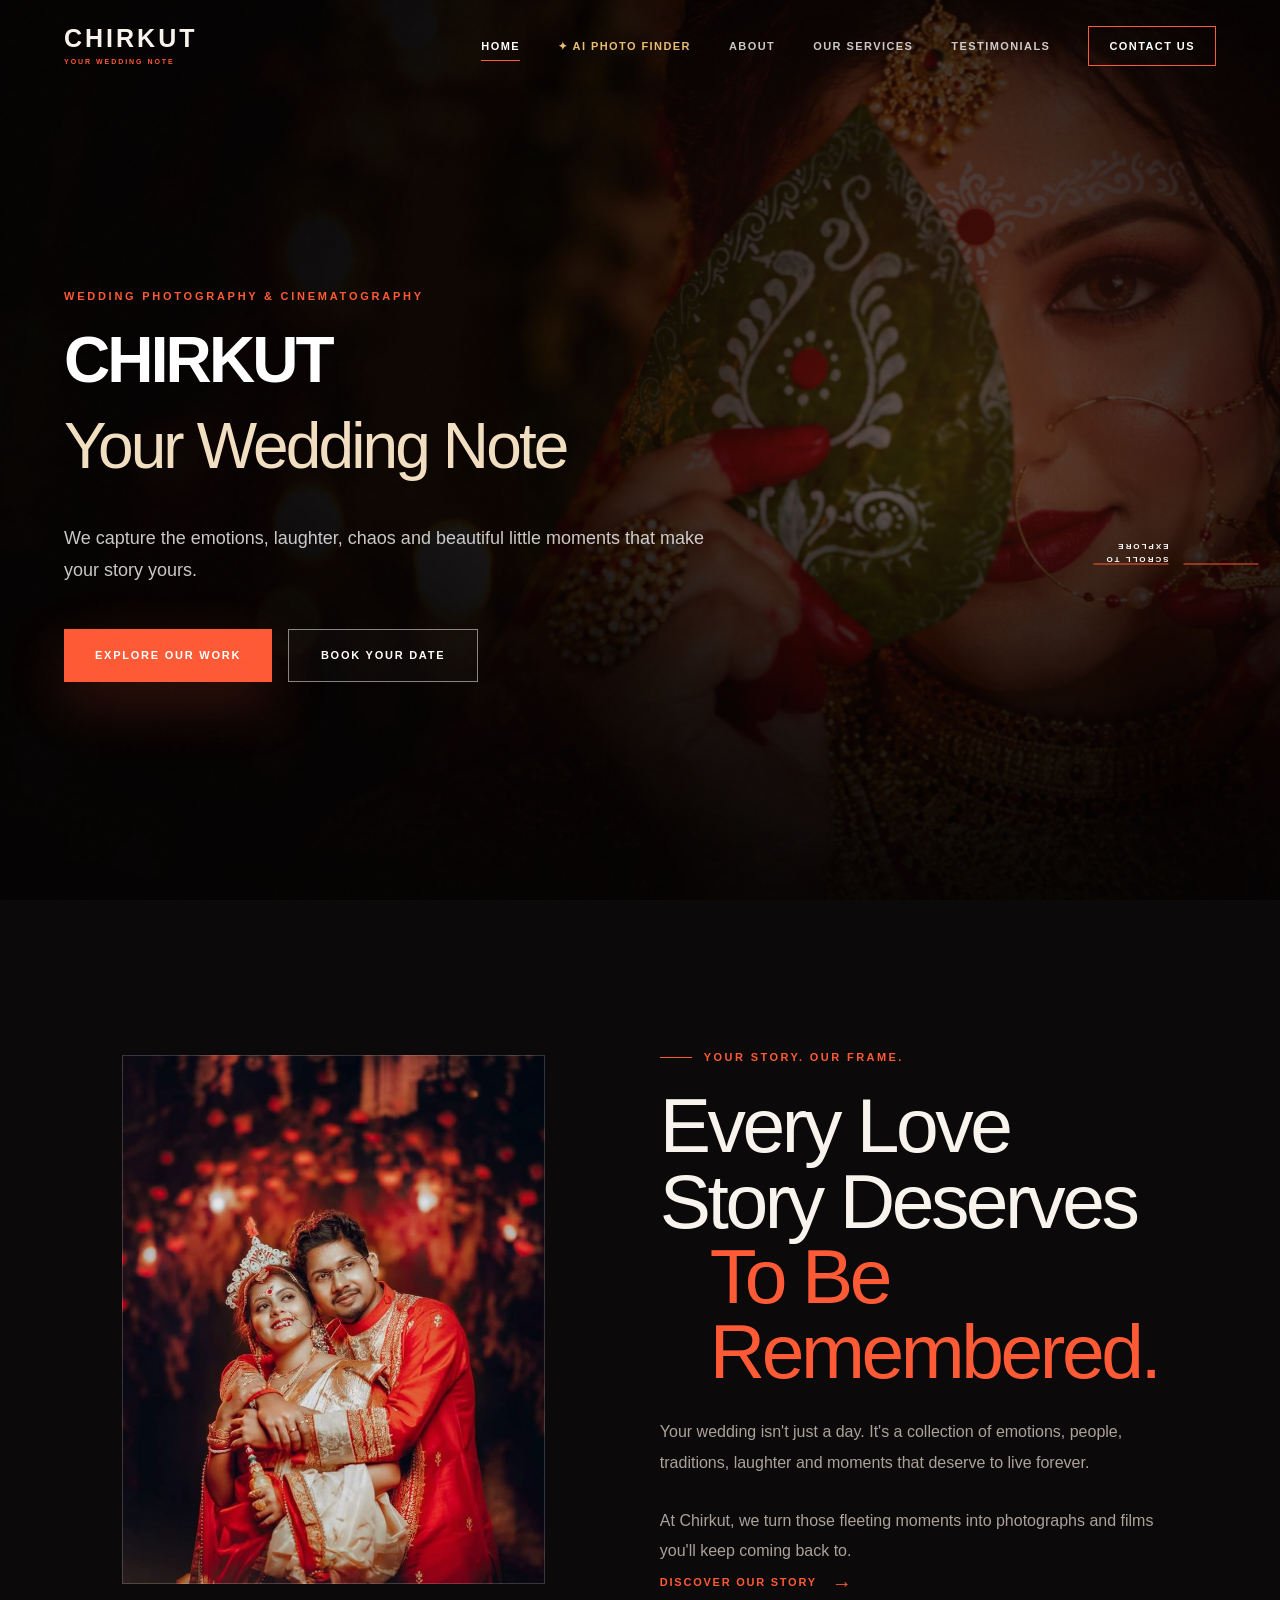
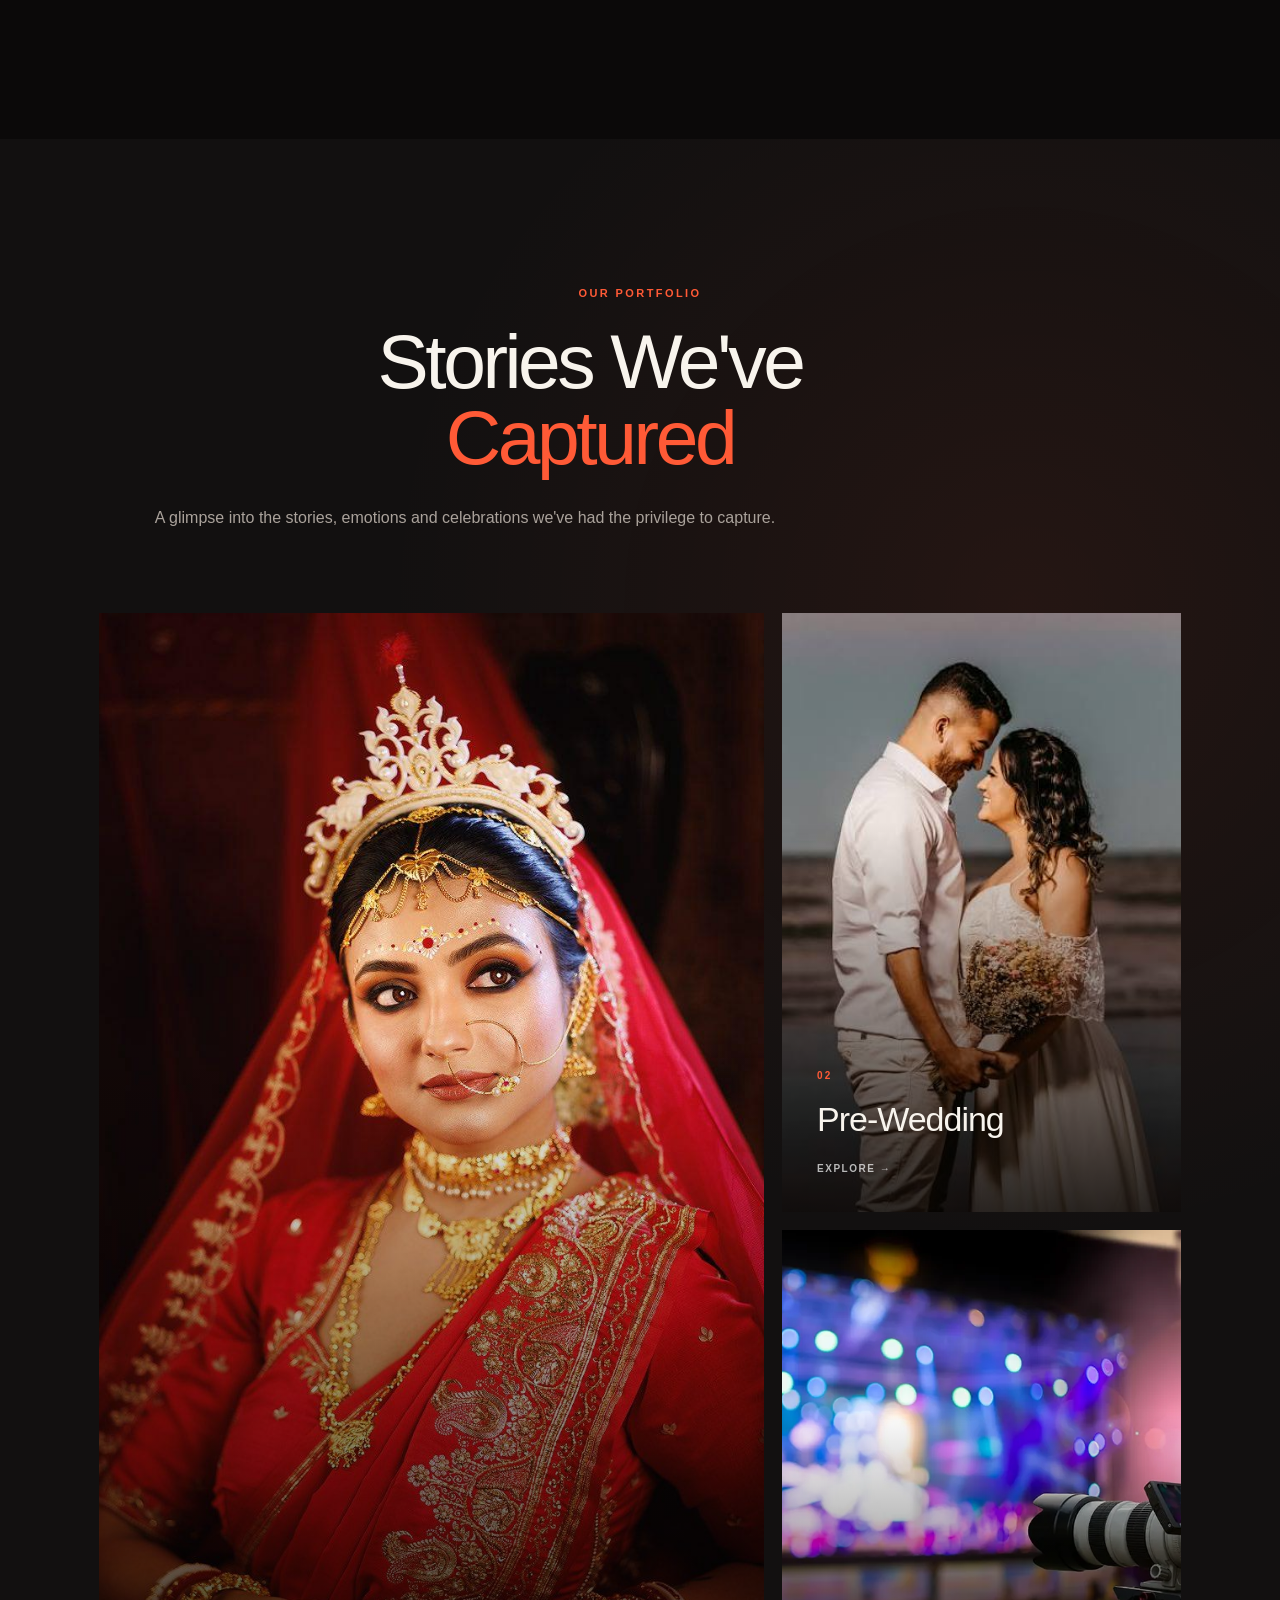
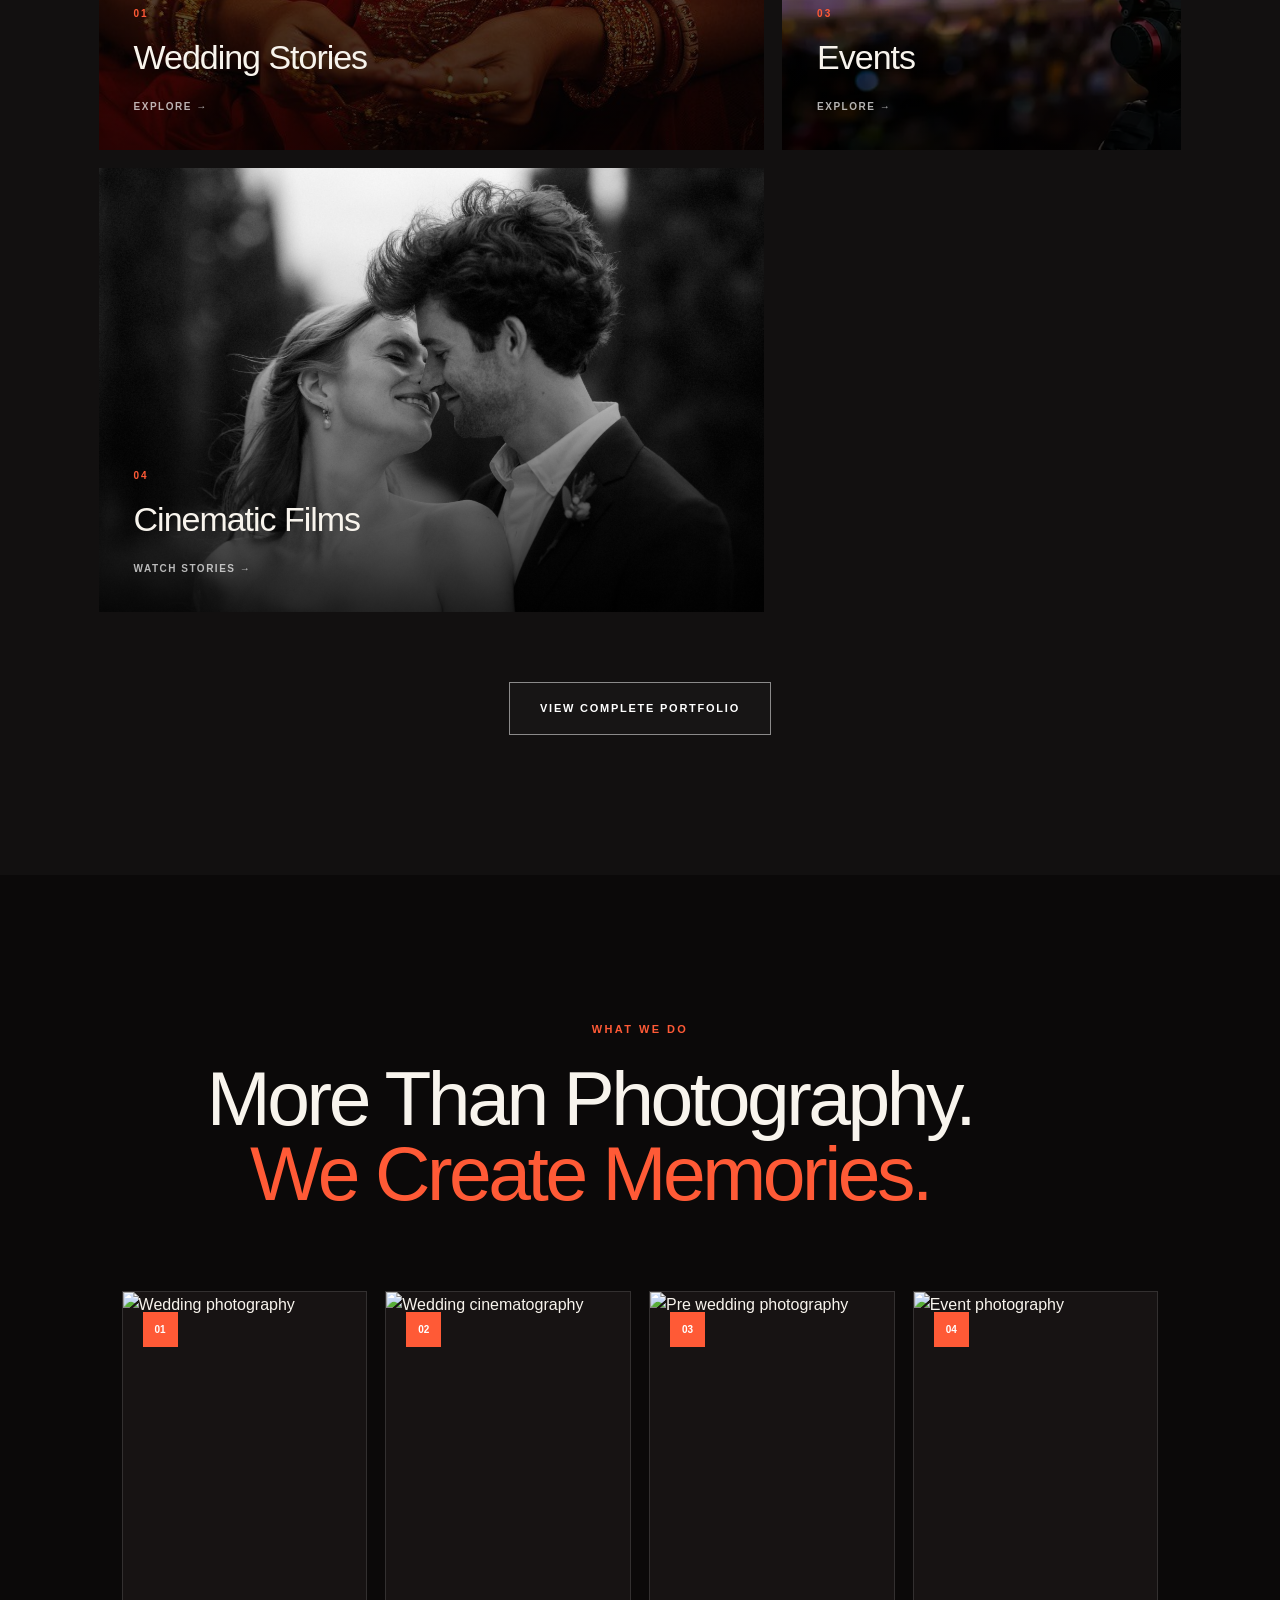
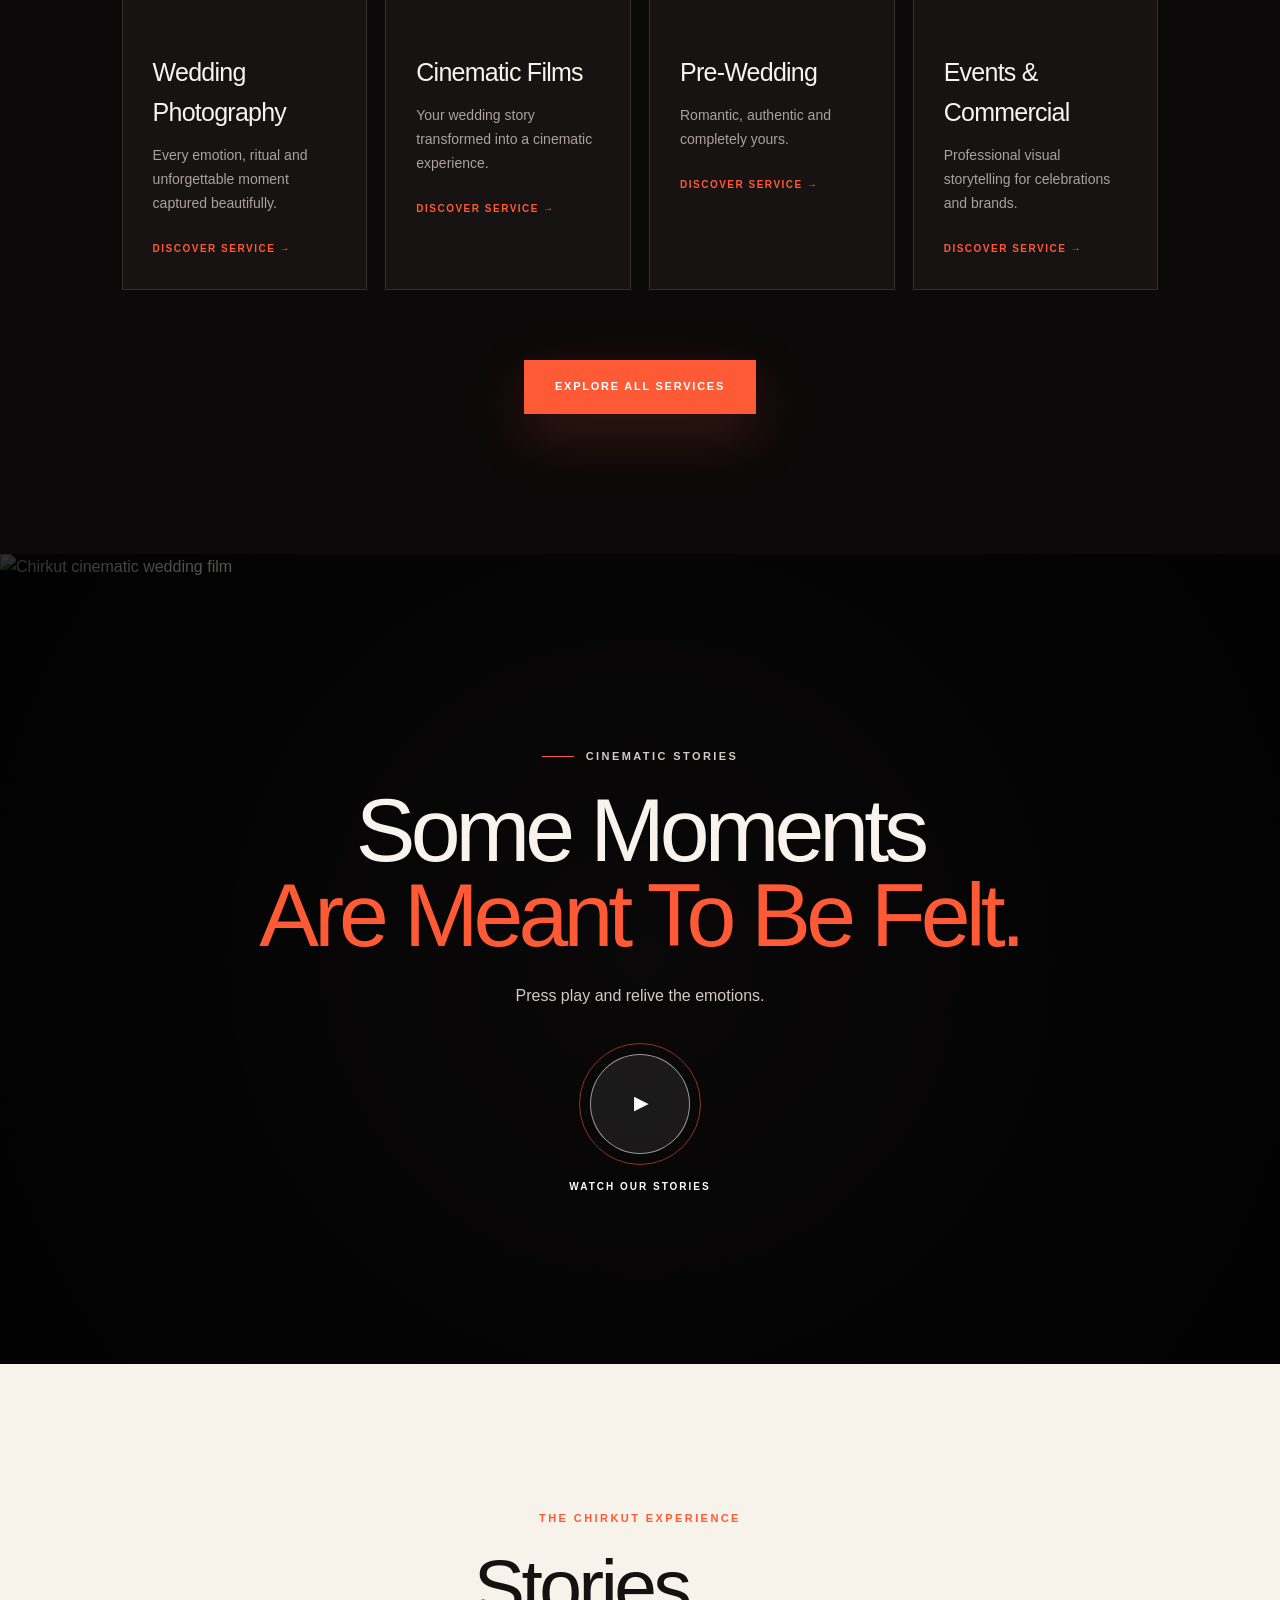
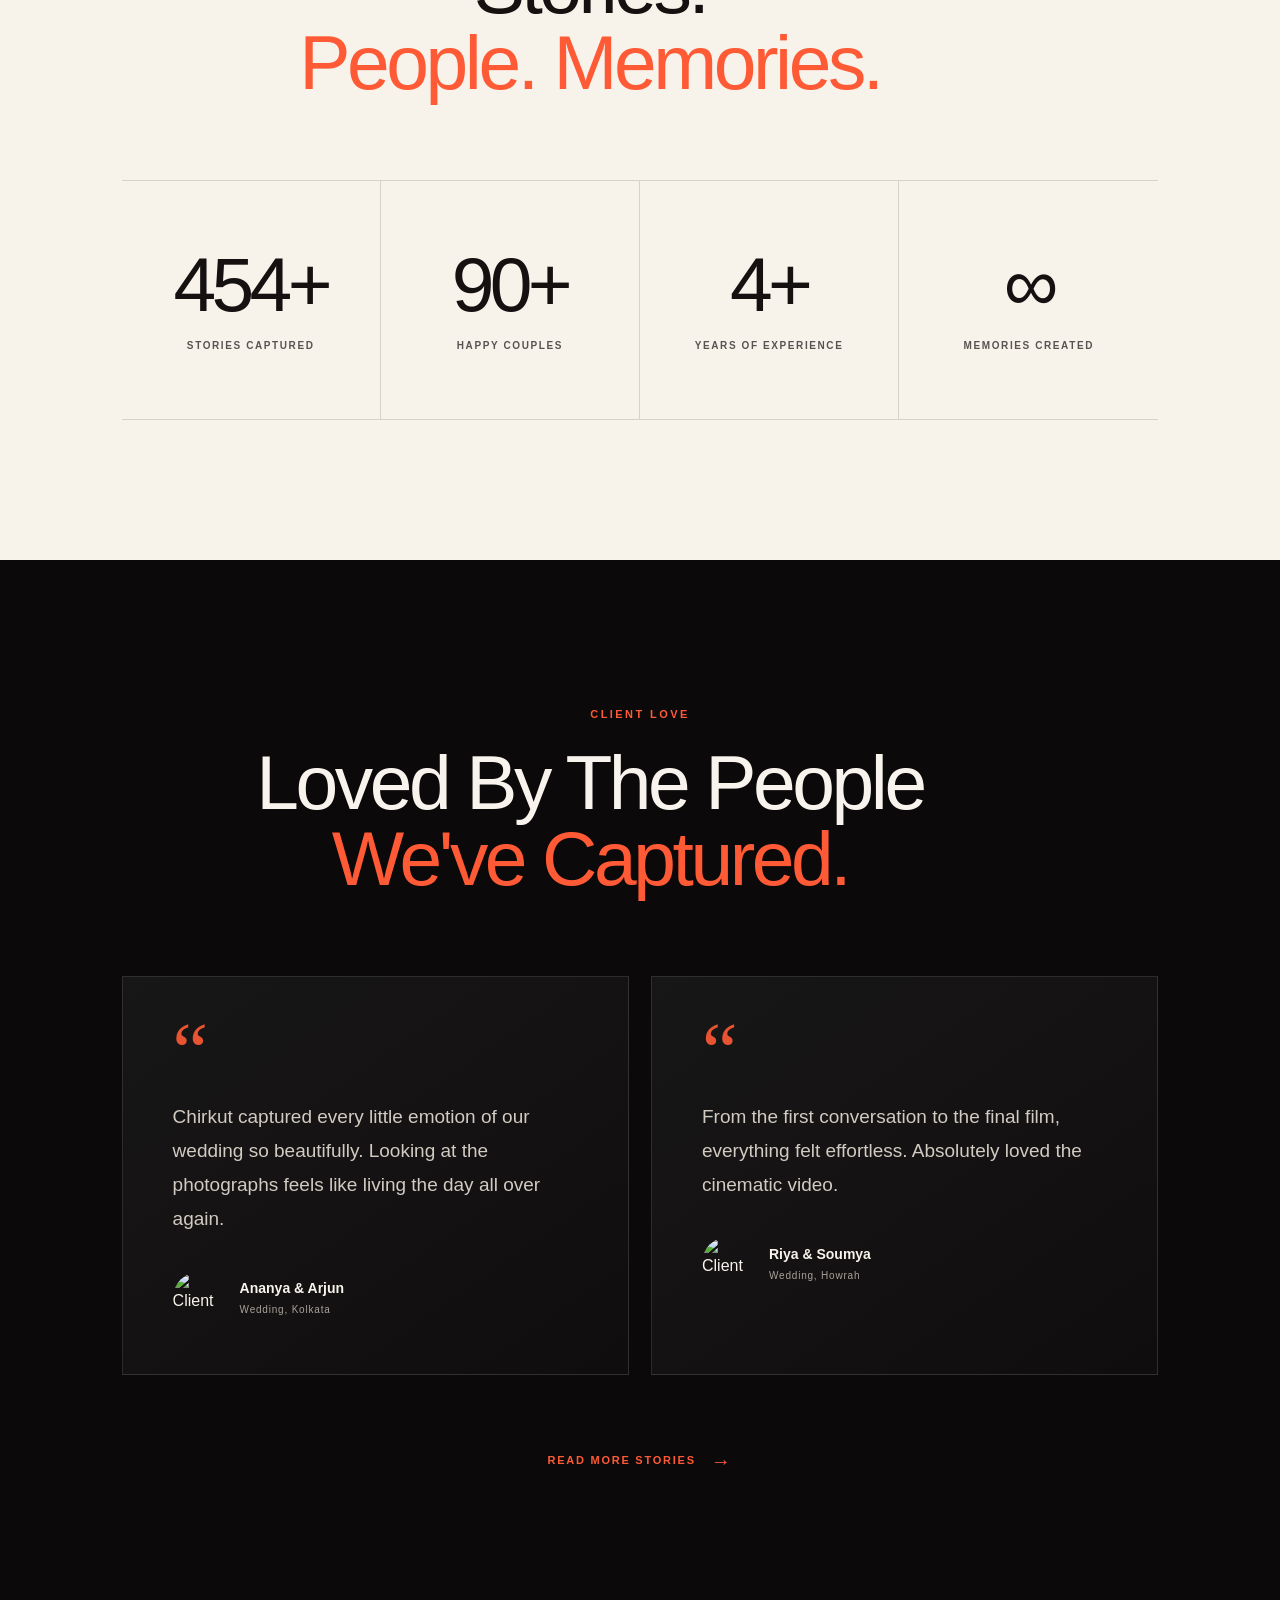
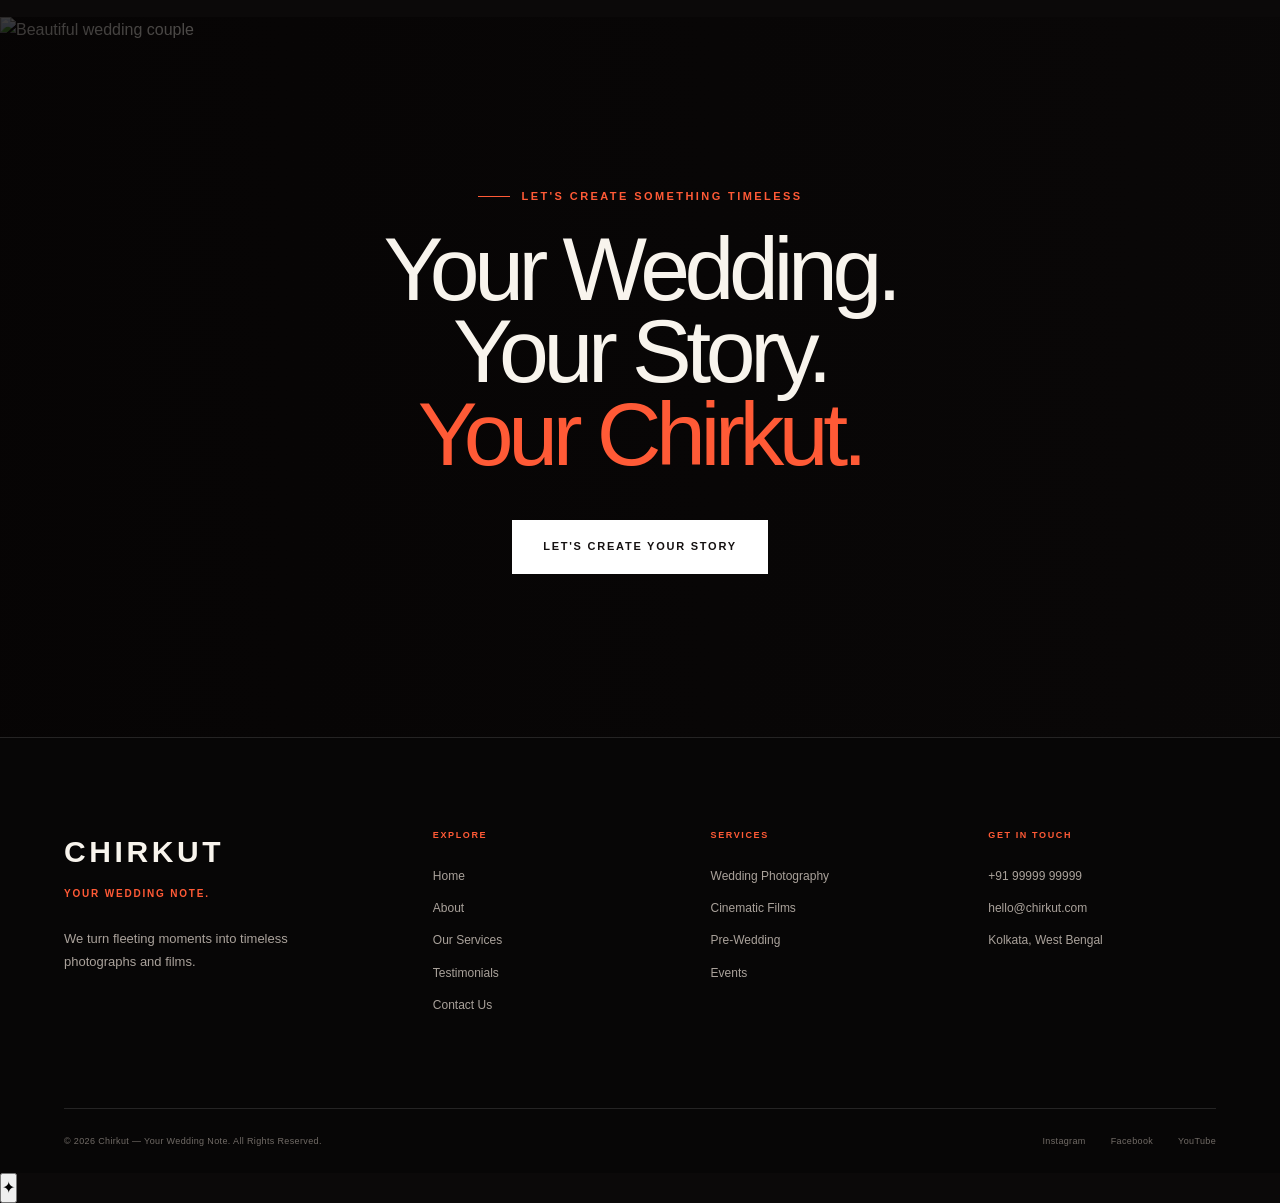
==== commit 317cc1a2: "Update index.html" ====
--- a/index.html
+++ b/index.html
@@ -955,6 +955,81 @@
 
     <!-- Main JavaScript - Will be added after all pages are completed -->
     <script src="script.js"></script>
+    <!-- Chirkut AI Assistant -->
+<div class="chatbot-widget">
+
+    <button
+        class="chatbot-toggle"
+        id="chatbotToggle"
+        aria-label="Open AI Assistant"
+        aria-expanded="false"
+    >
+        <span class="chatbot-toggle-icon">✦</span>
+    </button>
+
+    <section
+        class="chatbot-panel"
+        id="chatbotPanel"
+        aria-label="Chirkut AI Assistant"
+        hidden
+    >
+        <header class="chatbot-header">
+            <div>
+                <p class="chatbot-eyebrow">CHIRKUT EXPERIENCE</p>
+                <h2>AI Assistant</h2>
+                <span class="chatbot-status">
+                    <span class="status-dot"></span>
+                    Here to help
+                </span>
+            </div>
+
+            <button
+                class="chatbot-close"
+                id="chatbotClose"
+                aria-label="Close chat"
+            >×</button>
+        </header>
+
+        <div class="chatbot-messages" id="chatbotMessages">
+            <div class="chat-message bot-message">
+                Welcome to Chirkut. I'm your AI assistant.
+                Ask me about our photography services,
+                packages, or how to get in touch.
+            </div>
+        </div>
+
+        <div class="chatbot-quick-actions">
+            <button type="button" data-question="What services do you offer?">
+                Our Services
+            </button>
+            <button type="button" data-question="How can I contact you?">
+                Contact
+            </button>
+        </div>
+
+        <form class="chatbot-form" id="chatbotForm">
+            <input
+                type="text"
+                id="chatbotInput"
+                placeholder="Ask us anything..."
+                aria-label="Your message"
+                maxlength="1000"
+                required
+            >
+
+            <button type="submit" aria-label="Send message">
+                ↑
+            </button>
+        </form>
+
+        <p class="chatbot-footer">
+            CHIRKUT — YOUR WEDDING NOTE
+        </p>
+    </section>
+
+</div>
+
+<script src="chatbot.js"></script>
 
 </body>
 
--- a/style.css
+++ b/style.css
@@ -4878,3 +4878,69 @@
 .ai-nav-link:hover::after {
     transform: scaleX(1);
 }
+
+.mobile-ai-link {
+    color: var(--gold) !important;
+}
+
+.upload-placeholder {
+    text-align: center;
+    max-width: 280px;
+}
+
+.upload-icon {
+    width: 58px;
+    height: 58px;
+    margin: 0 auto 18px;
+
+    display: flex;
+    align-items: center;
+    justify-content: center;
+
+    border: 1px solid rgba(232,189,114,.5);
+    border-radius: 50%;
+
+    color: var(--gold);
+    font-size: 25px;
+}
+
+.upload-placeholder h3 {
+    margin: 0 0 8px;
+}
+
+.upload-placeholder p {
+    color: var(--muted);
+    font-size: 13px;
+    line-height: 1.6;
+}
+
+.selfie-preview {
+    width: 100%;
+    max-height: 210px;
+    object-fit: cover;
+    border-radius: 12px;
+    margin-bottom: 15px;
+}
+
+.upload-button {
+    display: inline-flex;
+    align-items: center;
+    justify-content: center;
+
+    padding: 13px 22px;
+
+    border-radius: 999px;
+
+    background: var(--accent);
+    color: white;
+
+    font-size: 12px;
+    font-weight: 700;
+
+    cursor: pointer;
+    transition: .3s ease;
+}
+
+.upload-button:hover {
+    transform: translateY(-2px);
+}
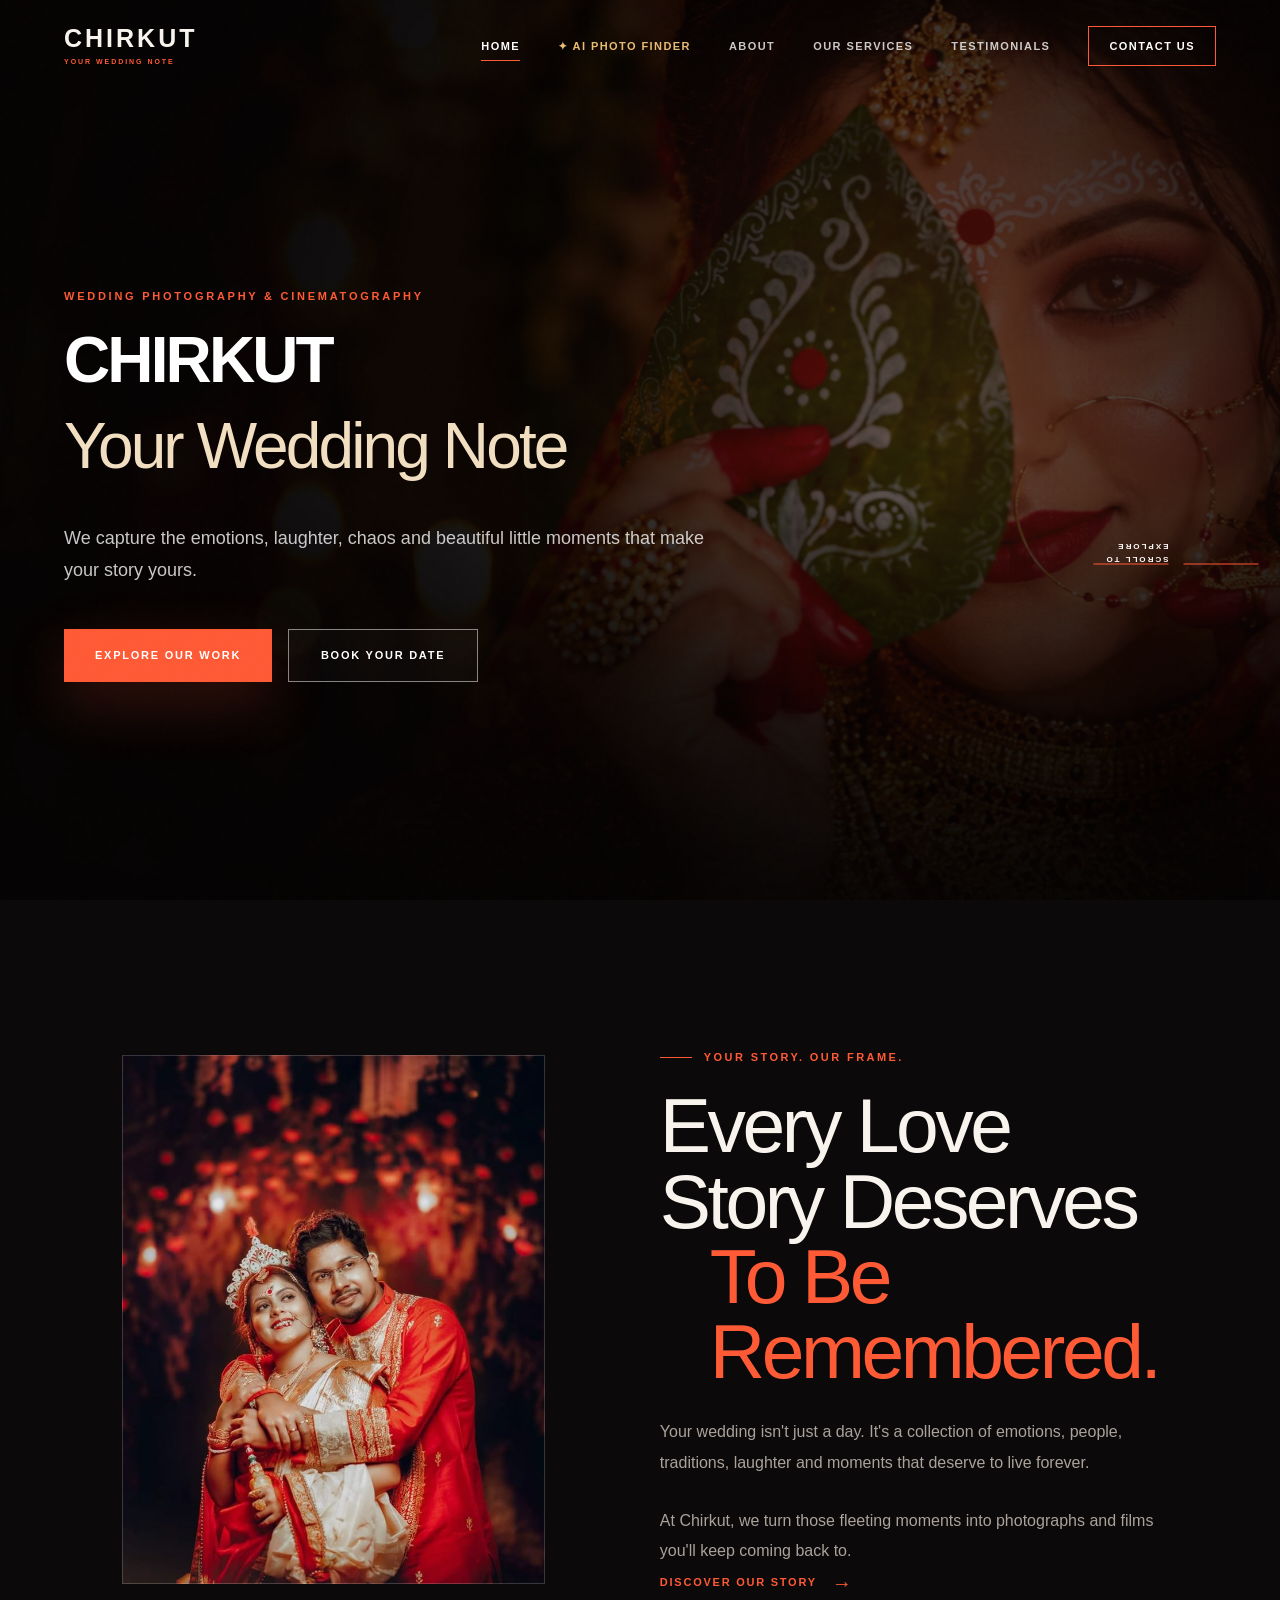
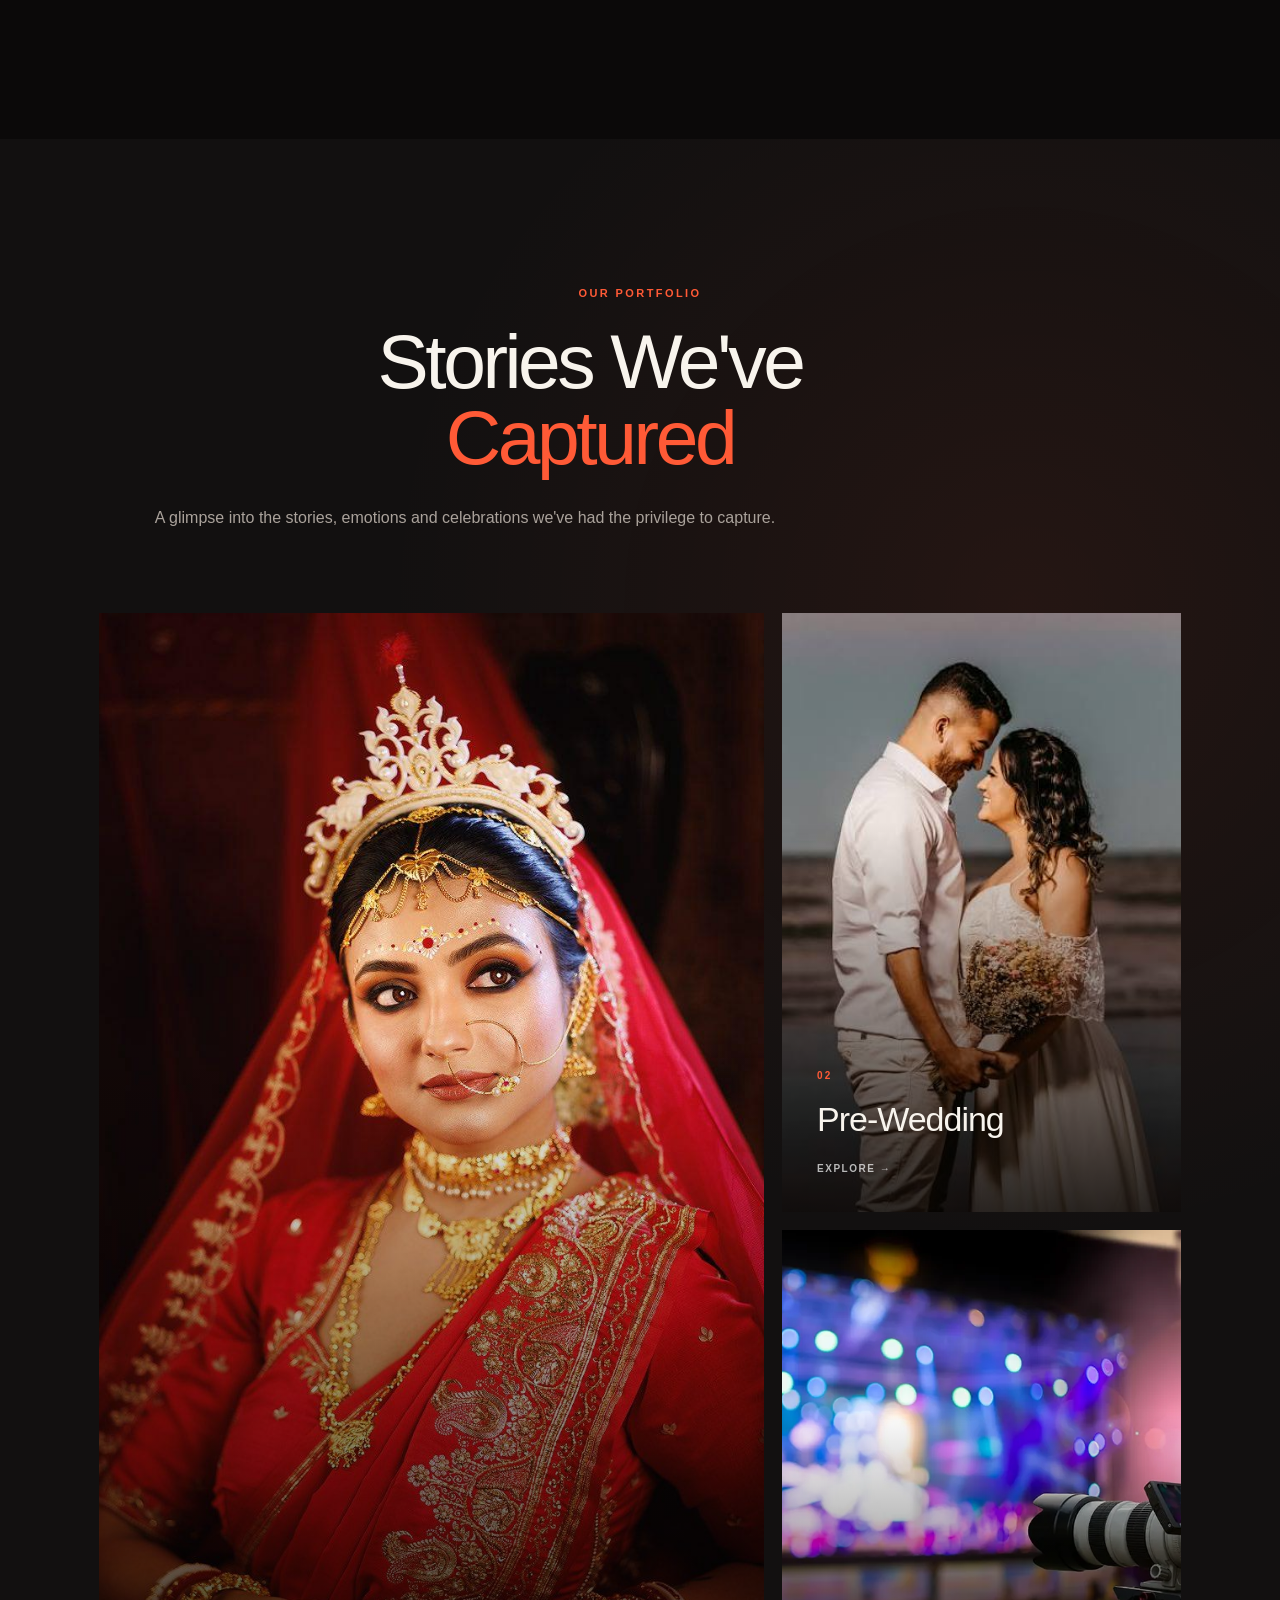
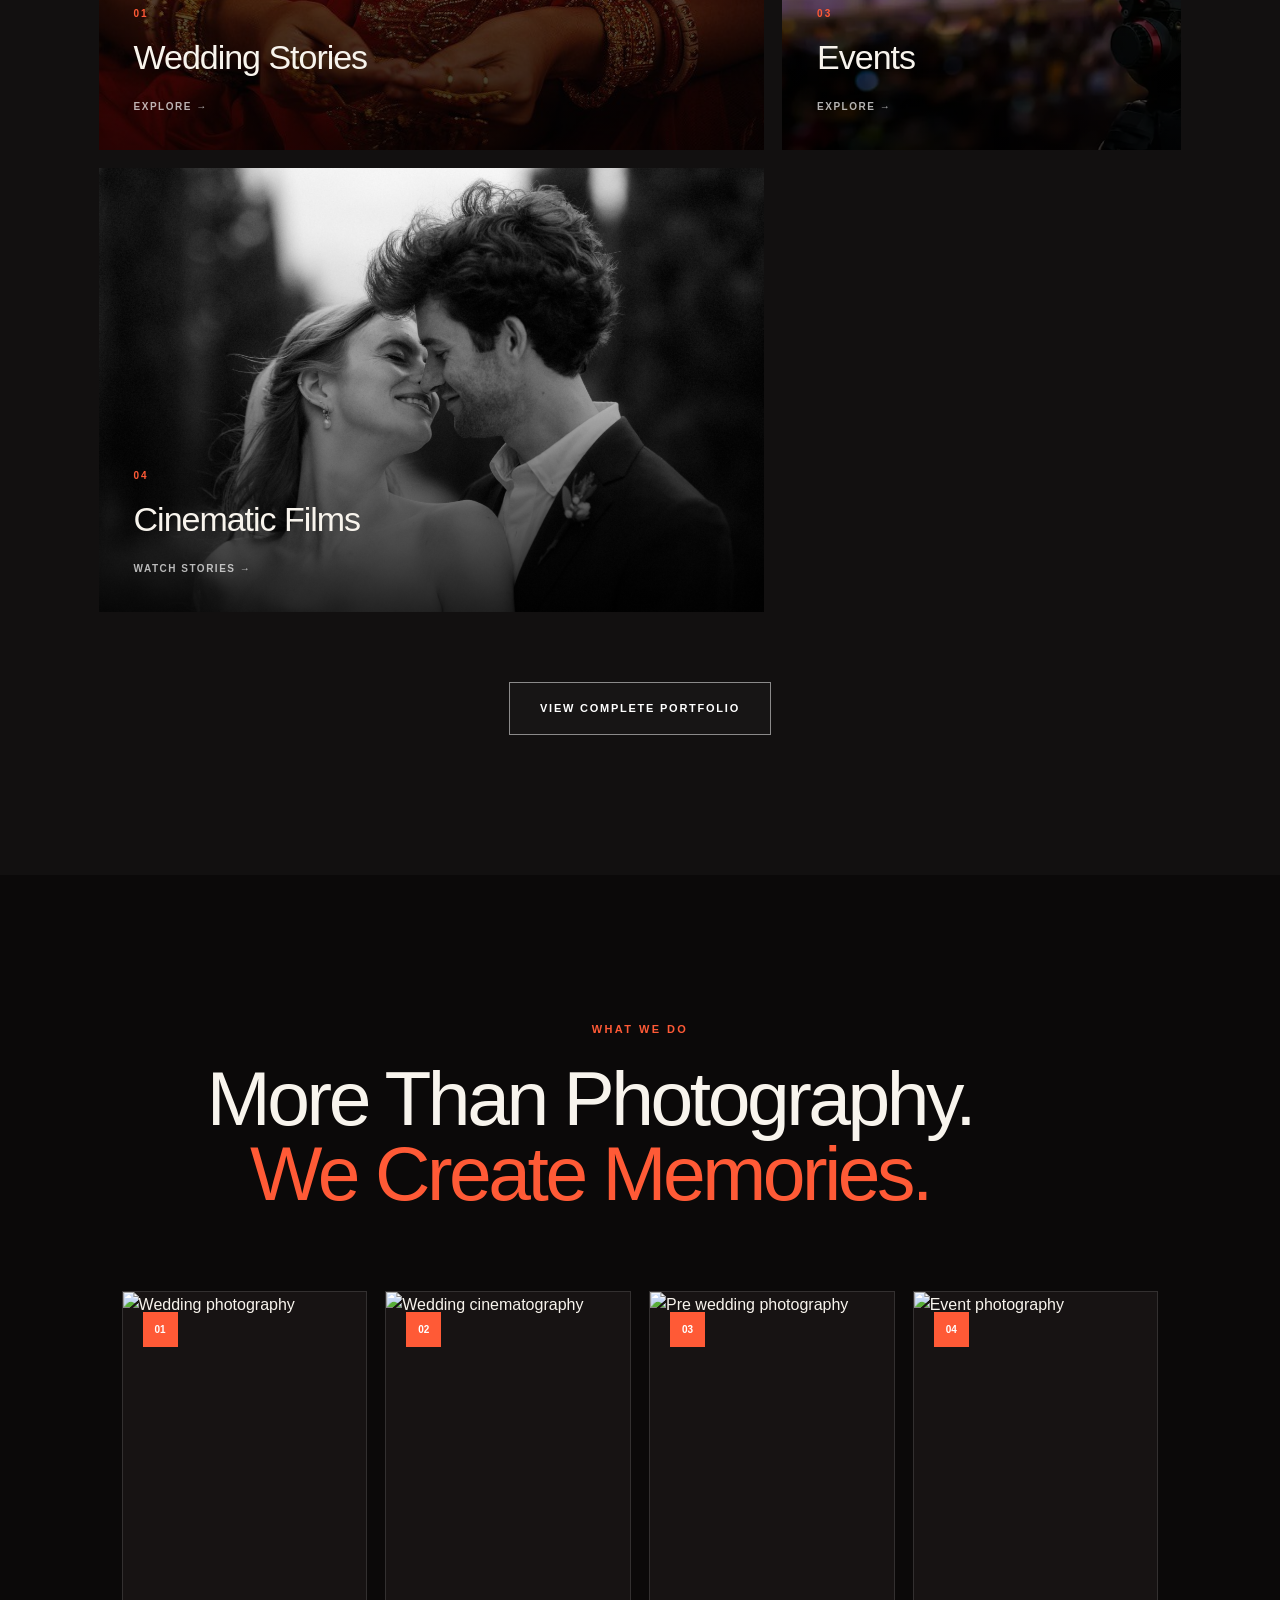
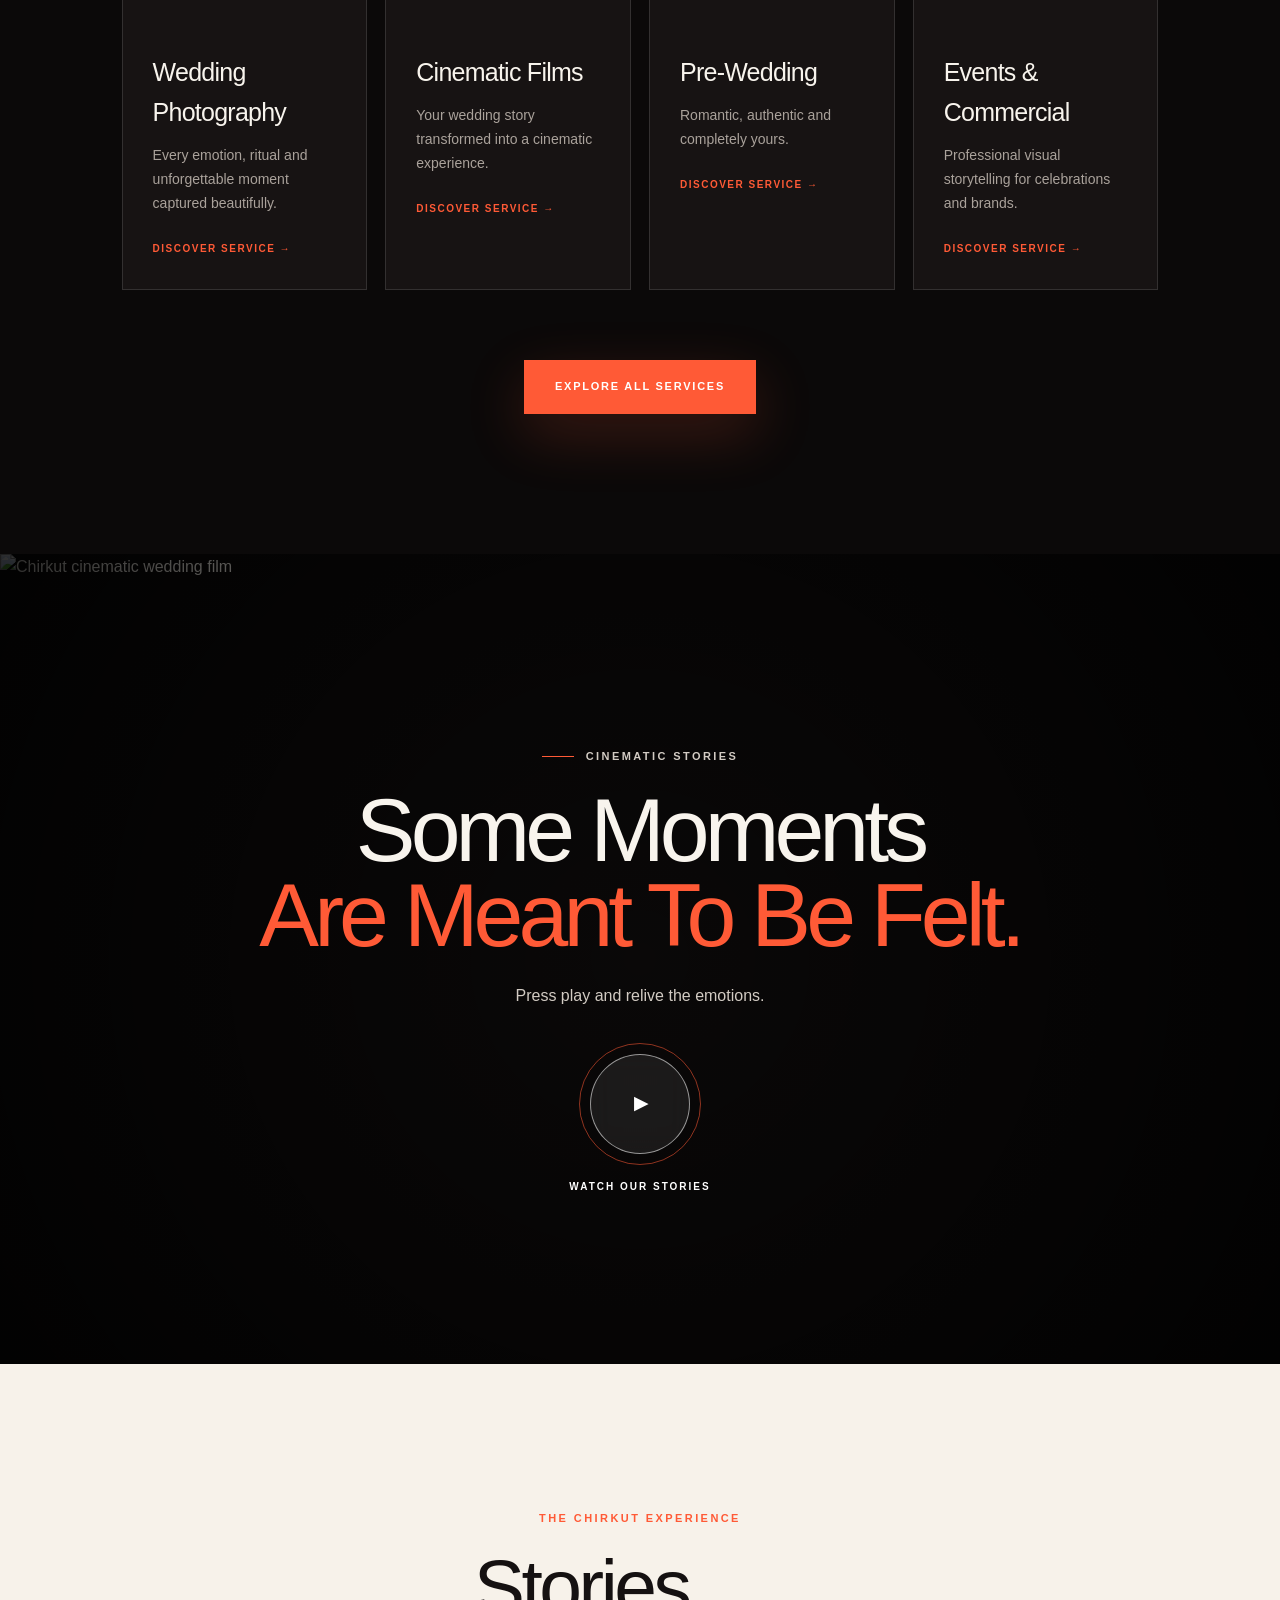
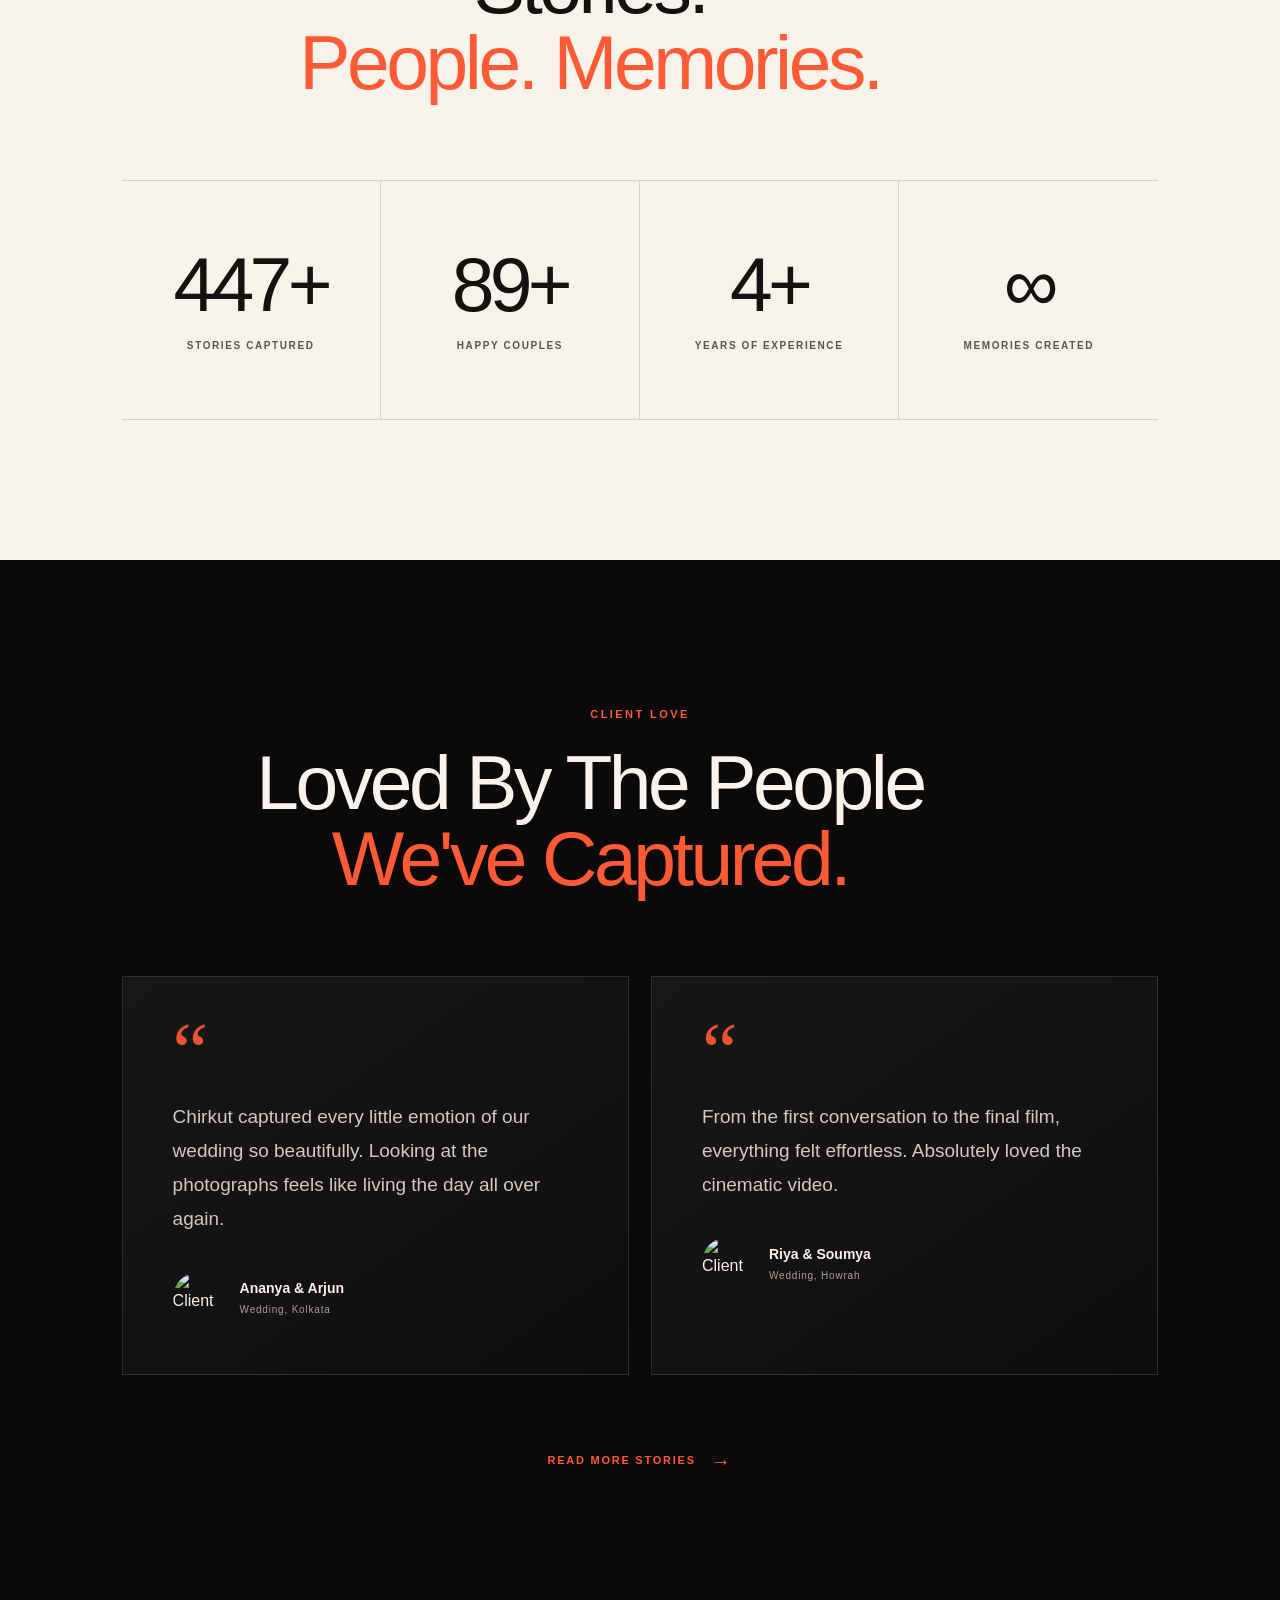
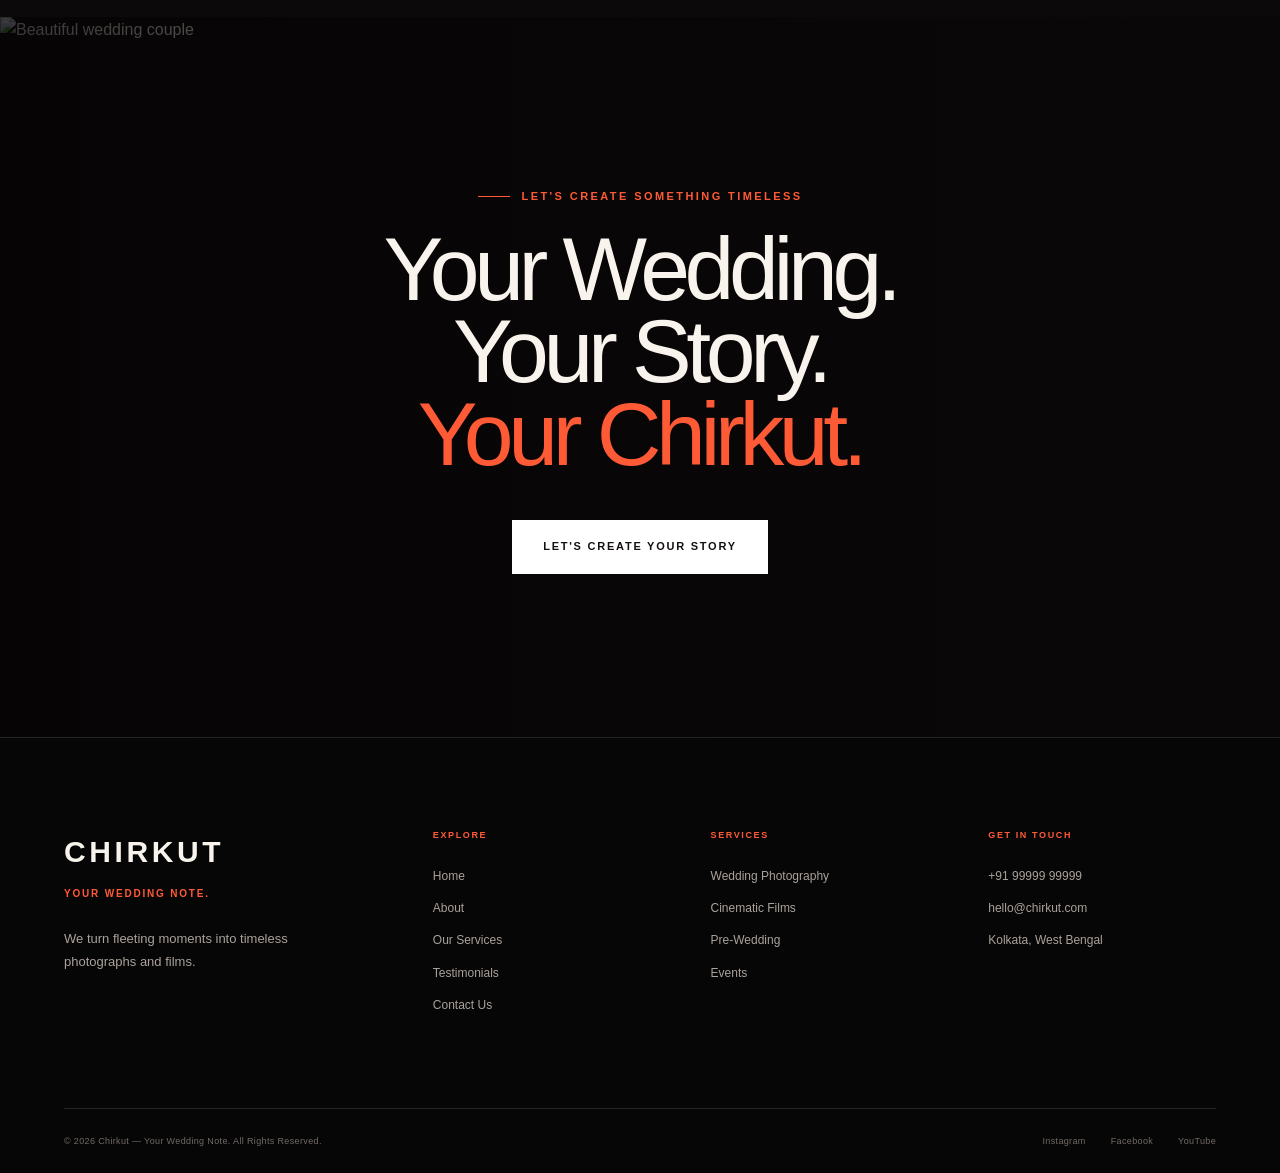
==== commit 1c9e4dd3: "Update index.html" ====
--- a/index.html
+++ b/index.html
@@ -955,81 +955,8 @@
 
     <!-- Main JavaScript - Will be added after all pages are completed -->
     <script src="script.js"></script>
-    <!-- Chirkut AI Assistant -->
-<div class="chatbot-widget">
-
-    <button
-        class="chatbot-toggle"
-        id="chatbotToggle"
-        aria-label="Open AI Assistant"
-        aria-expanded="false"
-    >
-        <span class="chatbot-toggle-icon">✦</span>
-    </button>
-
-    <section
-        class="chatbot-panel"
-        id="chatbotPanel"
-        aria-label="Chirkut AI Assistant"
-        hidden
-    >
-        <header class="chatbot-header">
-            <div>
-                <p class="chatbot-eyebrow">CHIRKUT EXPERIENCE</p>
-                <h2>AI Assistant</h2>
-                <span class="chatbot-status">
-                    <span class="status-dot"></span>
-                    Here to help
-                </span>
-            </div>
-
-            <button
-                class="chatbot-close"
-                id="chatbotClose"
-                aria-label="Close chat"
-            >×</button>
-        </header>
-
-        <div class="chatbot-messages" id="chatbotMessages">
-            <div class="chat-message bot-message">
-                Welcome to Chirkut. I'm your AI assistant.
-                Ask me about our photography services,
-                packages, or how to get in touch.
-            </div>
-        </div>
-
-        <div class="chatbot-quick-actions">
-            <button type="button" data-question="What services do you offer?">
-                Our Services
-            </button>
-            <button type="button" data-question="How can I contact you?">
-                Contact
-            </button>
-        </div>
-
-        <form class="chatbot-form" id="chatbotForm">
-            <input
-                type="text"
-                id="chatbotInput"
-                placeholder="Ask us anything..."
-                aria-label="Your message"
-                maxlength="1000"
-                required
-            >
-
-            <button type="submit" aria-label="Send message">
-                ↑
-            </button>
-        </form>
-
-        <p class="chatbot-footer">
-            CHIRKUT — YOUR WEDDING NOTE
-        </p>
-    </section>
-
-</div>
-
-<script src="chatbot.js"></script>
+    
+
 
 </body>
 
--- a/style.css
+++ b/style.css
@@ -4944,3 +4944,210 @@
 .upload-button:hover {
     transform: translateY(-2px);
 }
+
+/* CHIRKUT AI CHATBOT */
+
+.chatbot-widget {
+    position: fixed;
+    right: 24px;
+    bottom: 24px;
+    z-index: 10000;
+    font-family: inherit;
+}
+
+.chatbot-toggle {
+    width: 60px;
+    height: 60px;
+    border: 1px solid rgba(232, 189, 114, .65);
+    border-radius: 50%;
+    background: #171313;
+    color: #e8bd72;
+    font-size: 30px;
+    box-shadow: 0 8px 30px rgba(0, 0, 0, .35);
+    transition: transform .25s ease;
+}
+
+.chatbot-toggle:hover {
+    transform: translateY(-3px);
+}
+
+.chatbot-panel {
+    position: absolute;
+    right: 0;
+    bottom: 76px;
+    width: 360px;
+    height: 490px;
+    max-height: calc(100dvh - 120px);
+    display: flex;
+    flex-direction: column;
+    overflow: hidden;
+    border: 1px solid rgba(232, 189, 114, .35);
+    border-radius: 18px;
+    background: #100e0e;
+    color: #f8f4ed;
+    box-shadow: 0 20px 70px rgba(0, 0, 0, .5);
+}
+
+.chatbot-panel[hidden] {
+    display: none;
+}
+
+.chatbot-header {
+    display: flex;
+    justify-content: space-between;
+    align-items: center;
+    padding: 20px;
+    background: #1b1715;
+    border-bottom: 1px solid rgba(255, 255, 255, .1);
+}
+
+.chatbot-eyebrow {
+    color: #e8bd72;
+    font-size: 10px;
+    letter-spacing: 2px;
+    margin-bottom: 5px;
+}
+
+.chatbot-header h2 {
+    font-size: 21px;
+    font-weight: 500;
+}
+
+.chatbot-status {
+    display: flex;
+    align-items: center;
+    gap: 7px;
+    margin-top: 5px;
+    color: #b8b0a7;
+    font-size: 12px;
+}
+
+.status-dot {
+    width: 7px;
+    height: 7px;
+    border-radius: 50%;
+    background: #78bd86;
+}
+
+.chatbot-close {
+    background: transparent;
+    border: 0;
+    color: #f8f4ed;
+    font-size: 28px;
+    cursor: pointer;
+}
+
+.chatbot-messages {
+    flex: 1;
+    overflow-y: auto;
+    padding: 18px;
+    display: flex;
+    flex-direction: column;
+    gap: 12px;
+}
+
+.chat-message {
+    max-width: 88%;
+    padding: 12px 14px;
+    border-radius: 13px;
+    font-size: 13px;
+    line-height: 1.65;
+    white-space: pre-wrap;
+    overflow-wrap: anywhere;
+}
+
+.bot-message {
+    align-self: flex-start;
+    background: #24201d;
+    border: 1px solid rgba(255, 255, 255, .08);
+}
+
+.user-message {
+    align-self: flex-end;
+    background: #e8bd72;
+    color: #171313;
+}
+
+.chatbot-quick-actions {
+    display: flex;
+    flex-wrap: wrap;
+    gap: 8px;
+    padding: 0 16px 12px;
+}
+
+.chatbot-quick-actions button {
+    border: 1px solid rgba(232, 189, 114, .5);
+    background: transparent;
+    color: #e8bd72;
+    padding: 8px 11px;
+    border-radius: 20px;
+    font-size: 11px;
+}
+
+.chatbot-form {
+    display: flex;
+    gap: 8px;
+    padding: 12px;
+    border-top: 1px solid rgba(255, 255, 255, .1);
+}
+
+.chatbot-form input {
+    min-width: 0;
+    flex: 1;
+    background: #201c1a;
+    border: 1px solid rgba(255, 255, 255, .1);
+    border-radius: 10px;
+    padding: 12px;
+    color: #fff;
+    outline: none;
+}
+
+.chatbot-form input:focus {
+    border-color: #e8bd72;
+}
+
+.chatbot-form button {
+    width: 43px;
+    border: 0;
+    border-radius: 10px;
+    background: #e8bd72;
+    color: #171313;
+    font-size: 23px;
+}
+
+.chatbot-footer {
+    padding: 0 12px 12px;
+    text-align: center;
+    color: #8d8278;
+    font-size: 9px;
+    letter-spacing: 1px;
+}
+
+@media (max-width: 480px) {
+    .chatbot-widget {
+        right: 15px;
+        bottom: 15px;
+    }
+
+    .chatbot-panel {
+        position: fixed;
+        left: 12px;
+        right: 12px;
+        bottom: 86px;
+        width: auto;
+        height: min(490px, calc(100dvh - 115px));
+    }
+
+    .chatbot-toggle {
+        width: 56px;
+        height: 56px;
+    }
+}
+
+.chatbot-panel[hidden] {
+  display: none !important;
+}
+
+.chatbot-panel:not([hidden]) {
+  display: flex;
+}
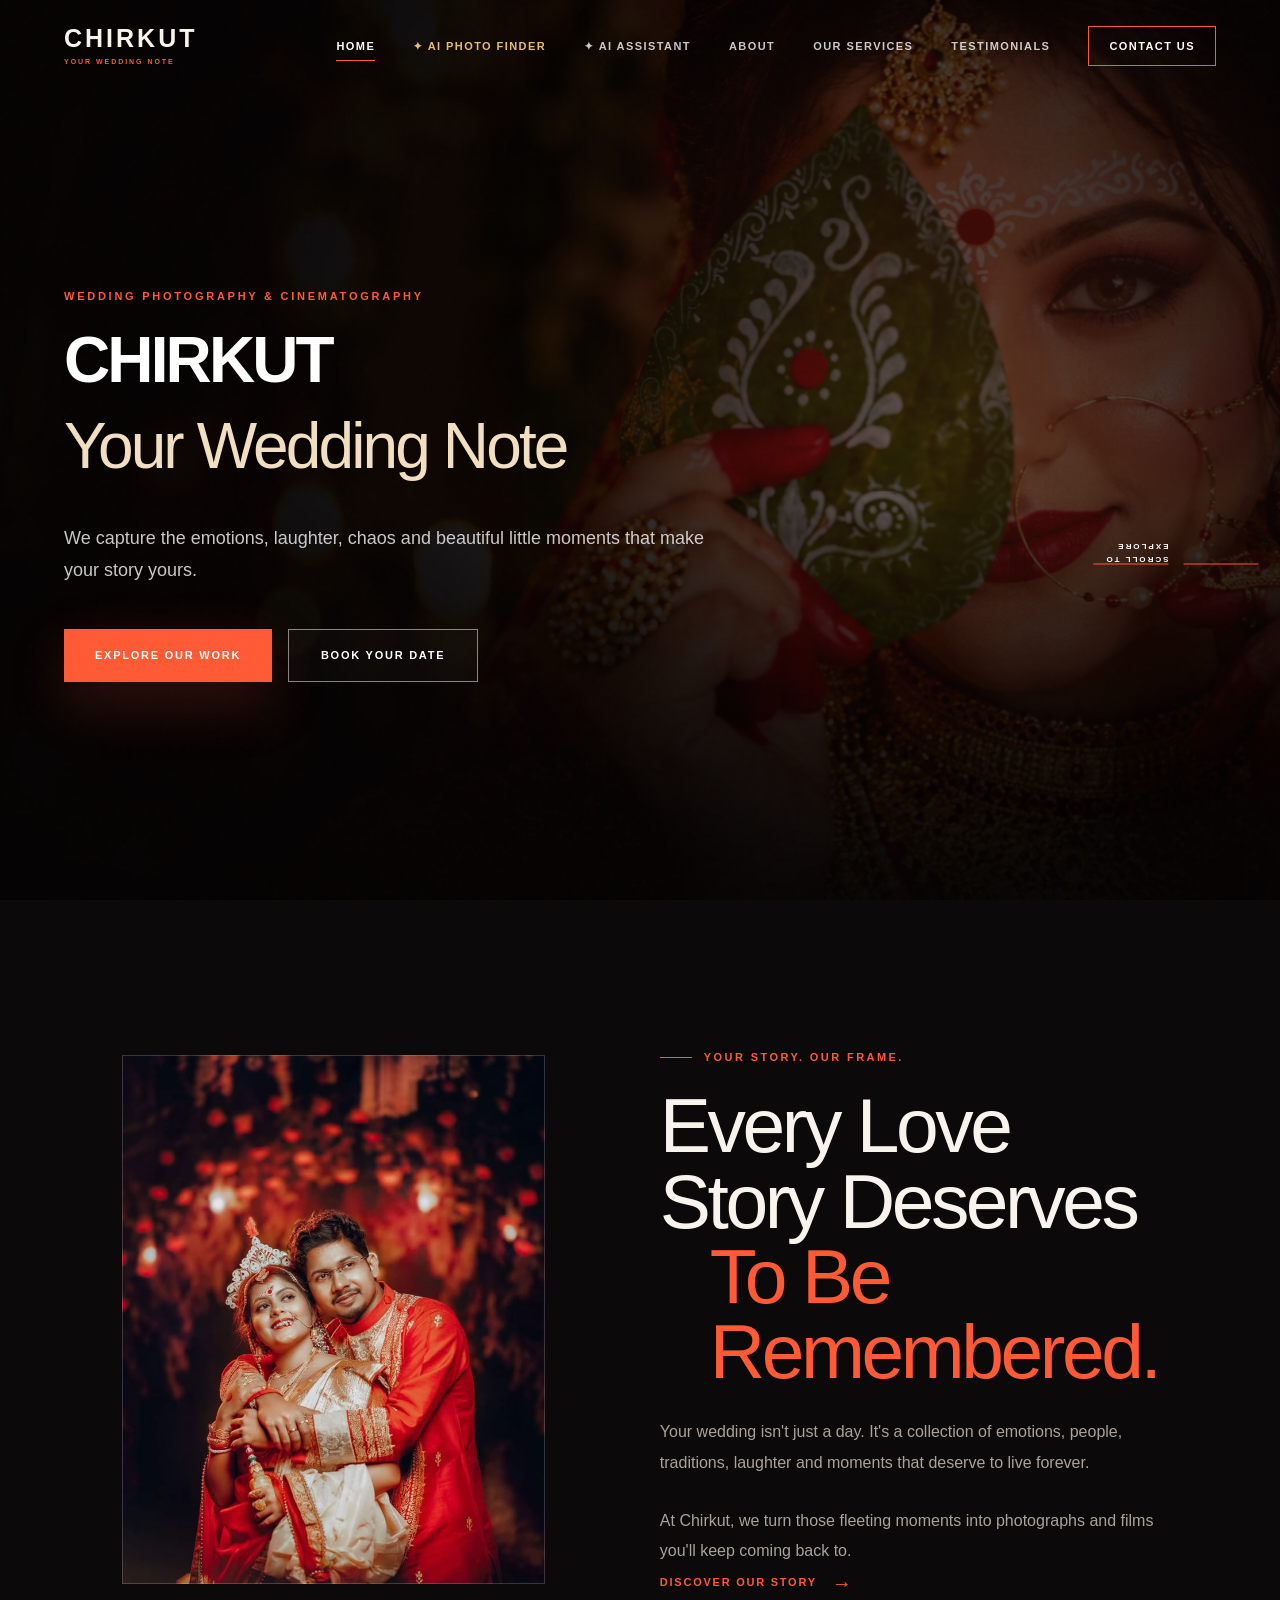
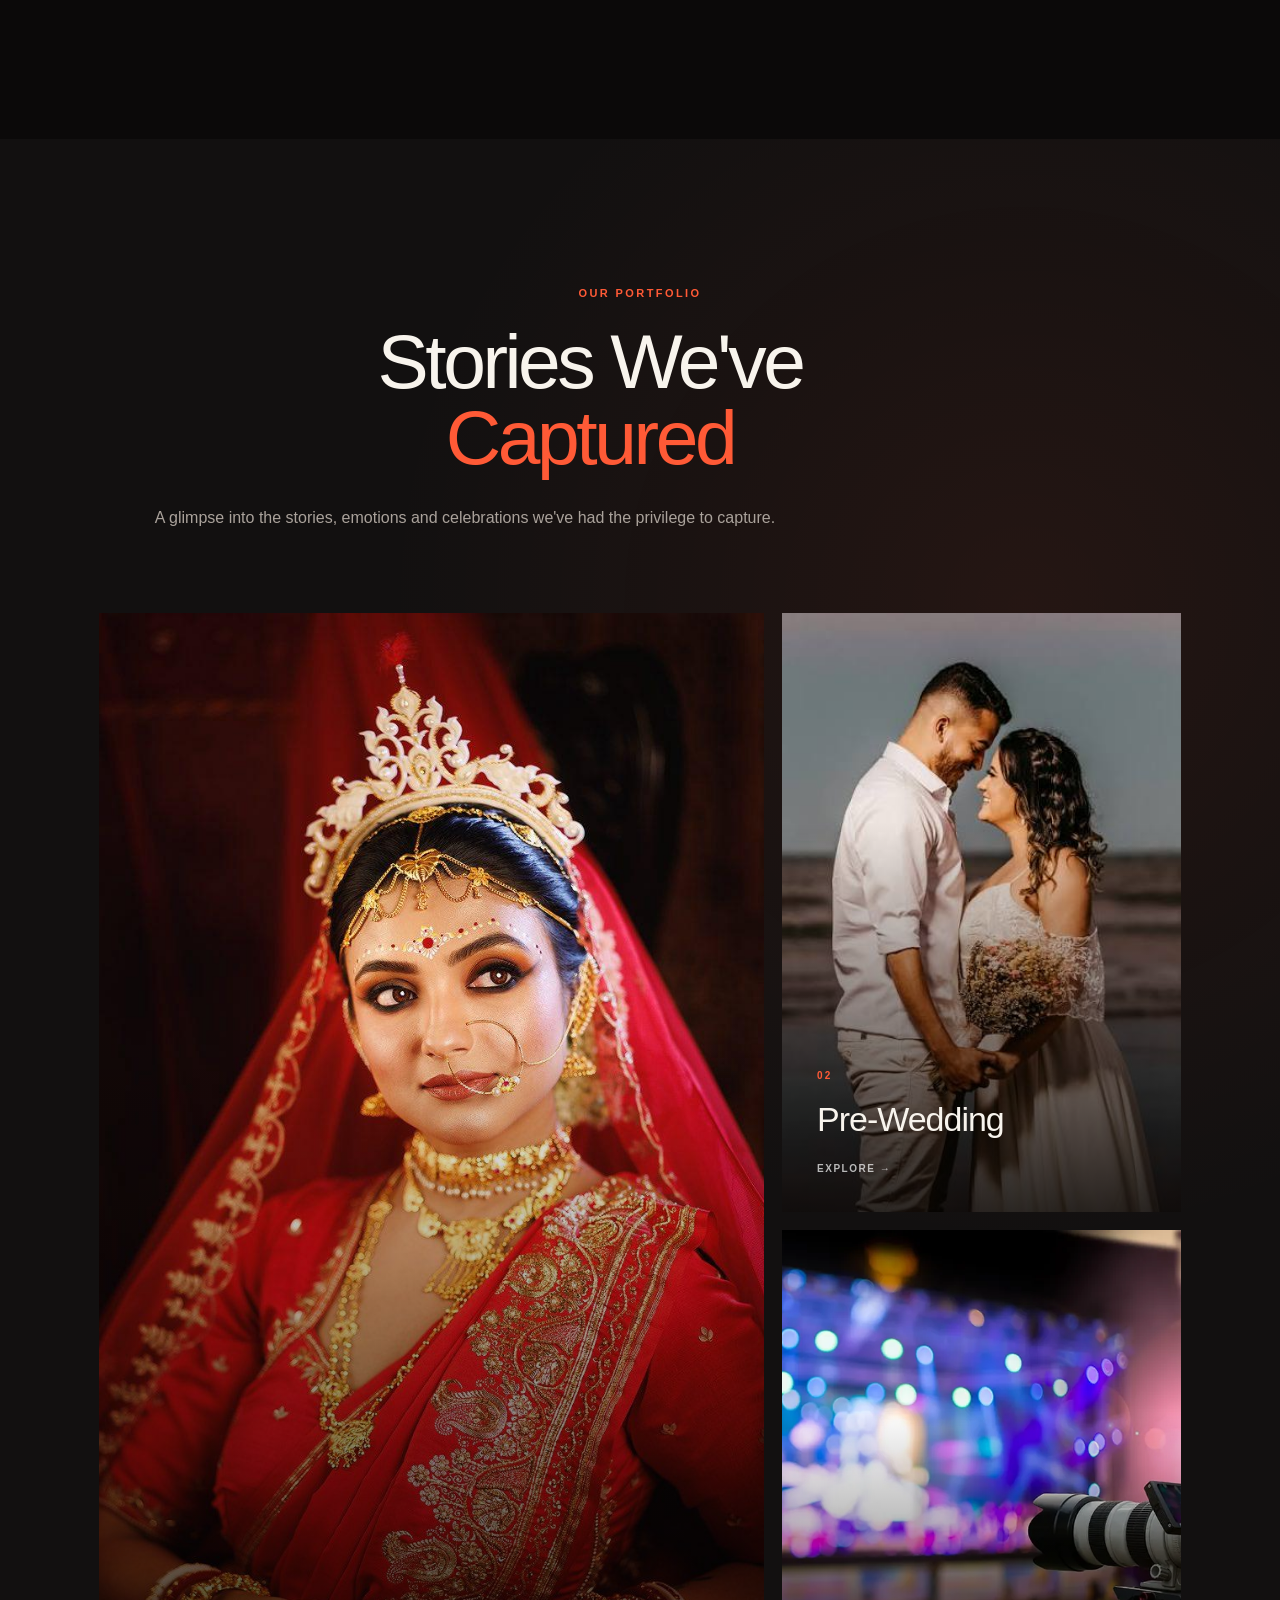
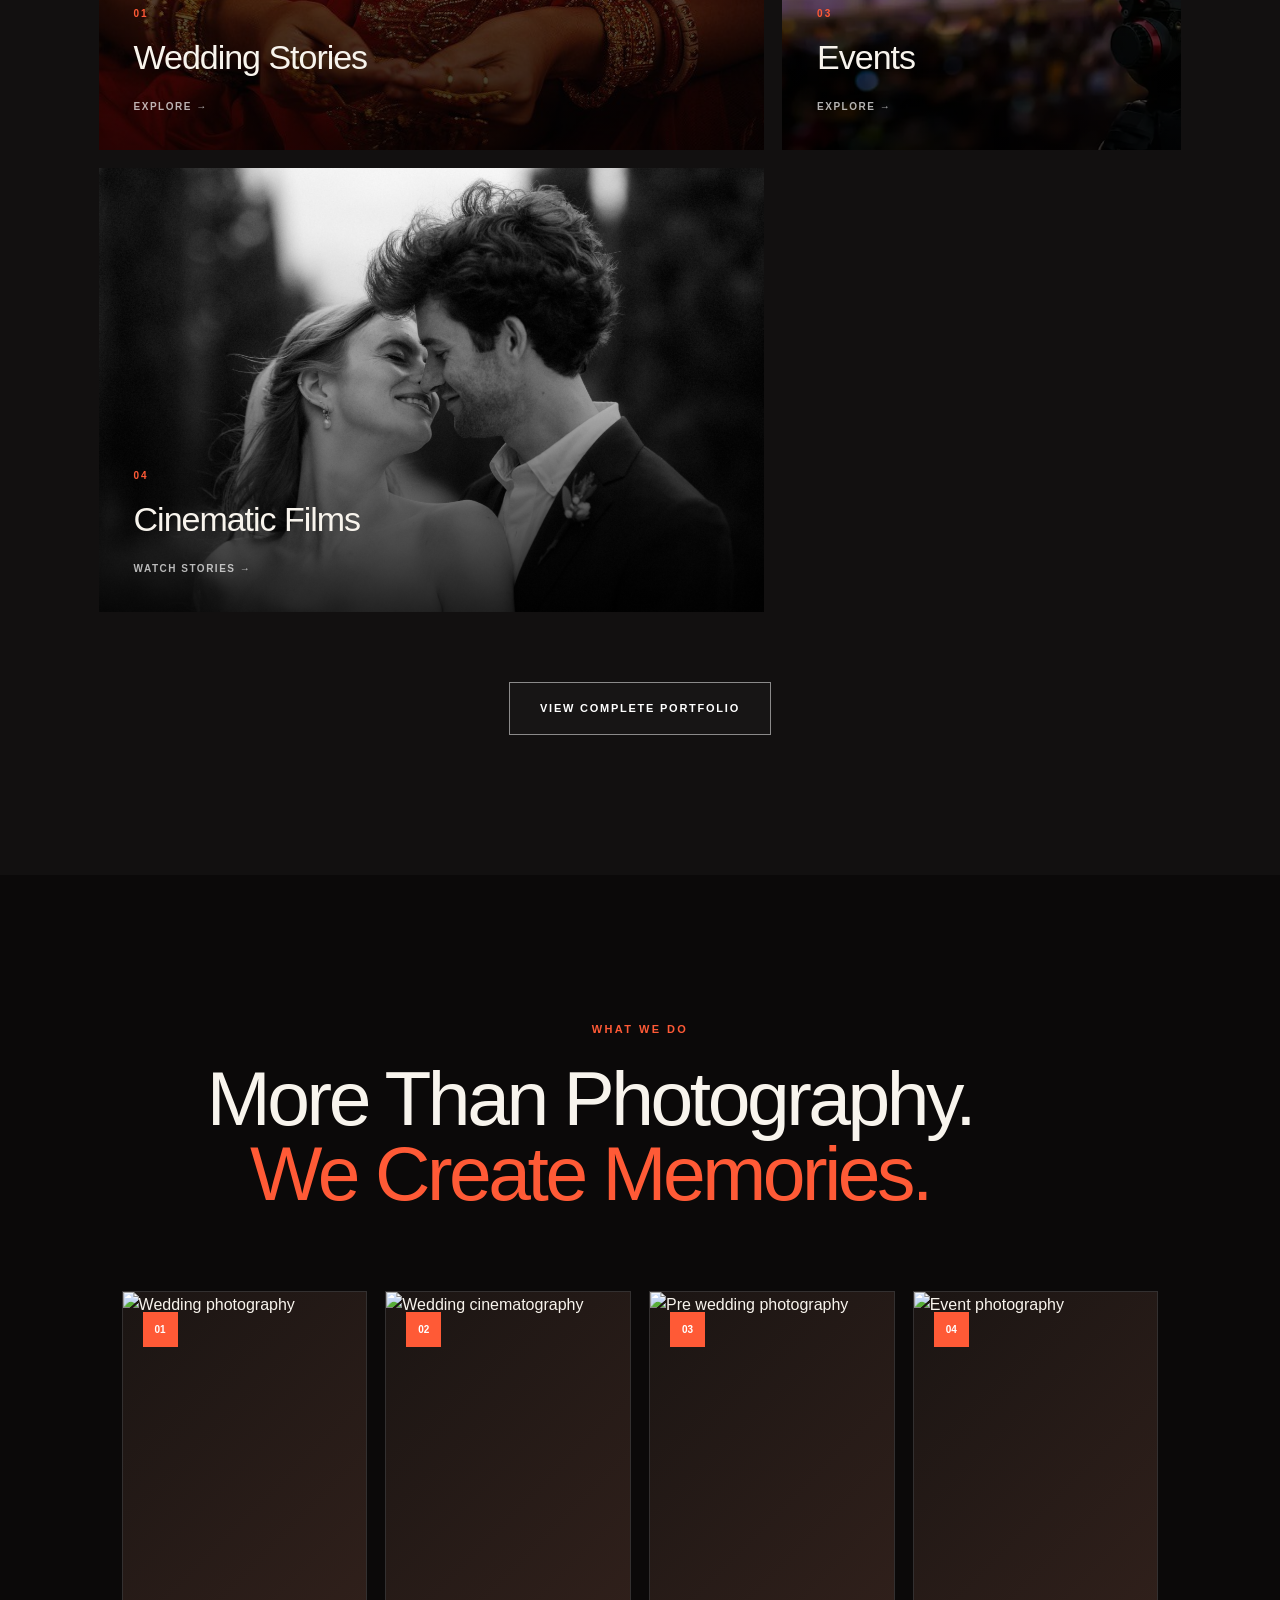
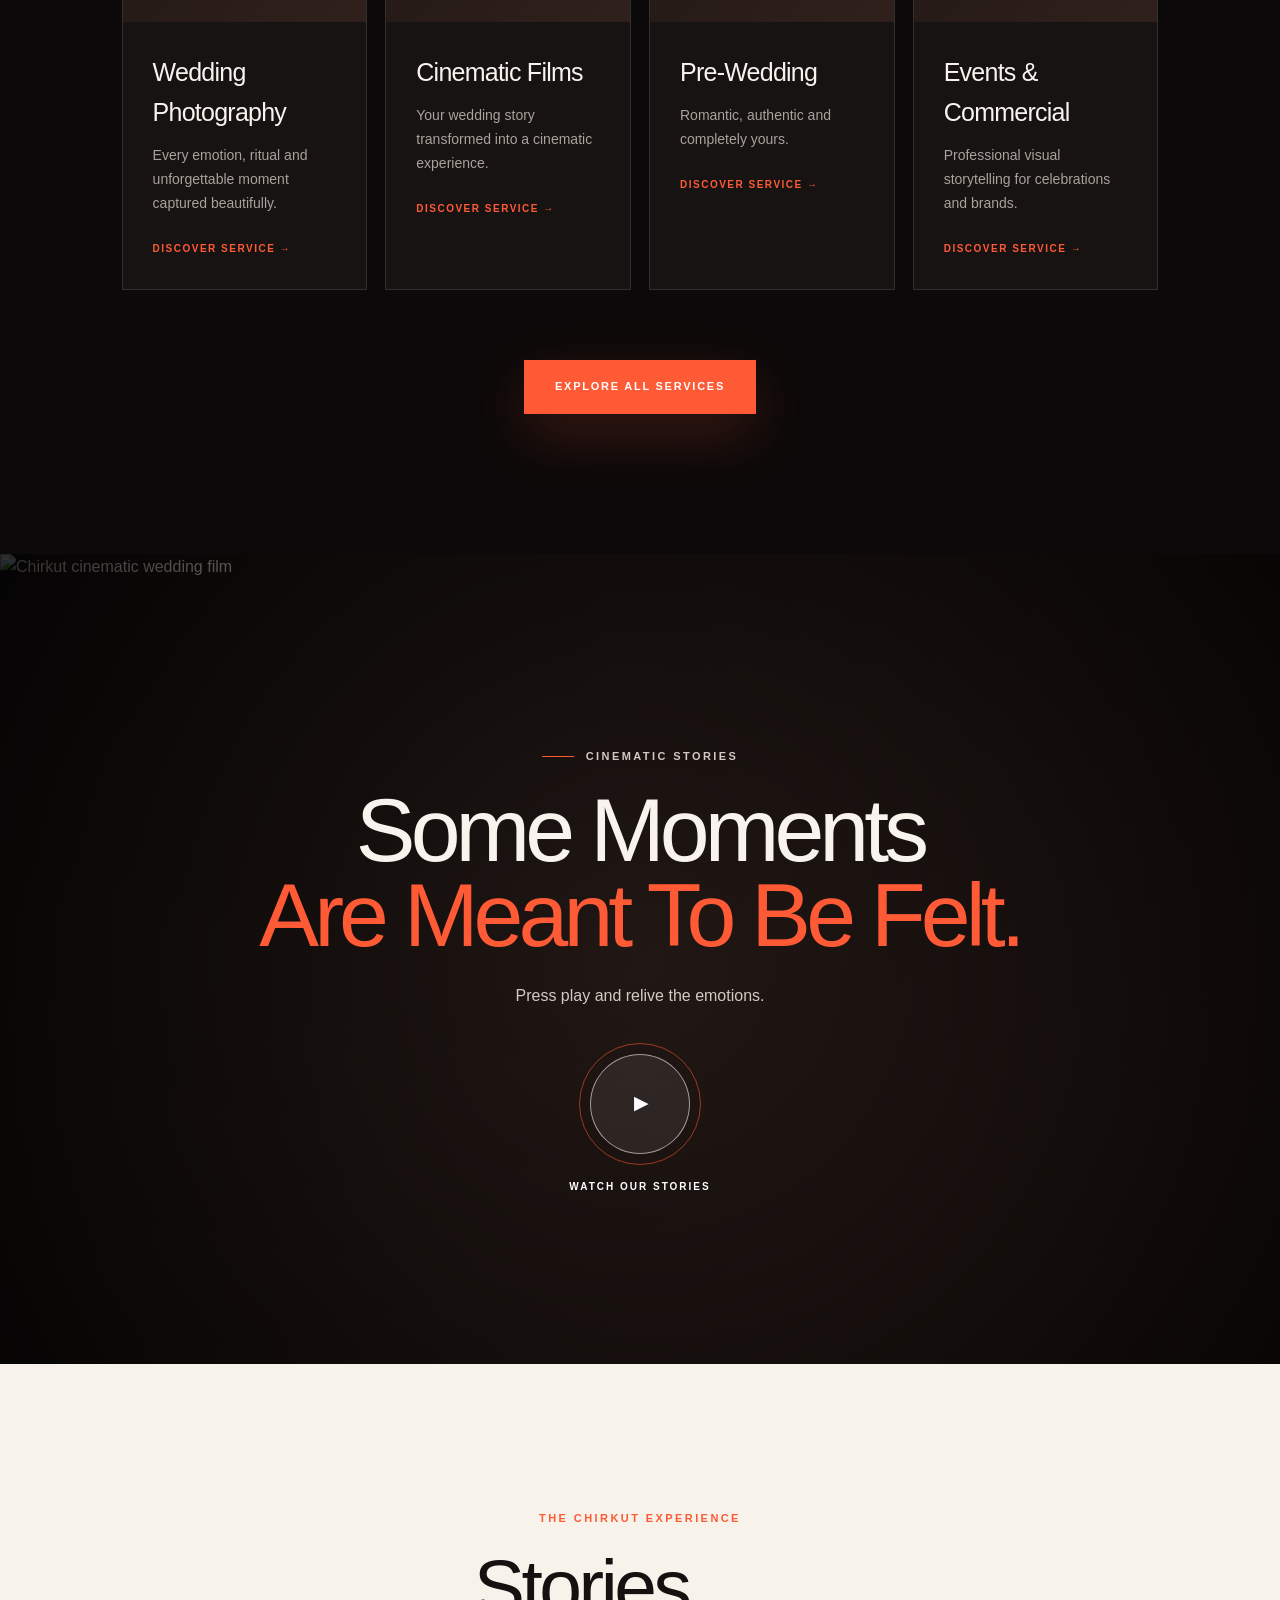
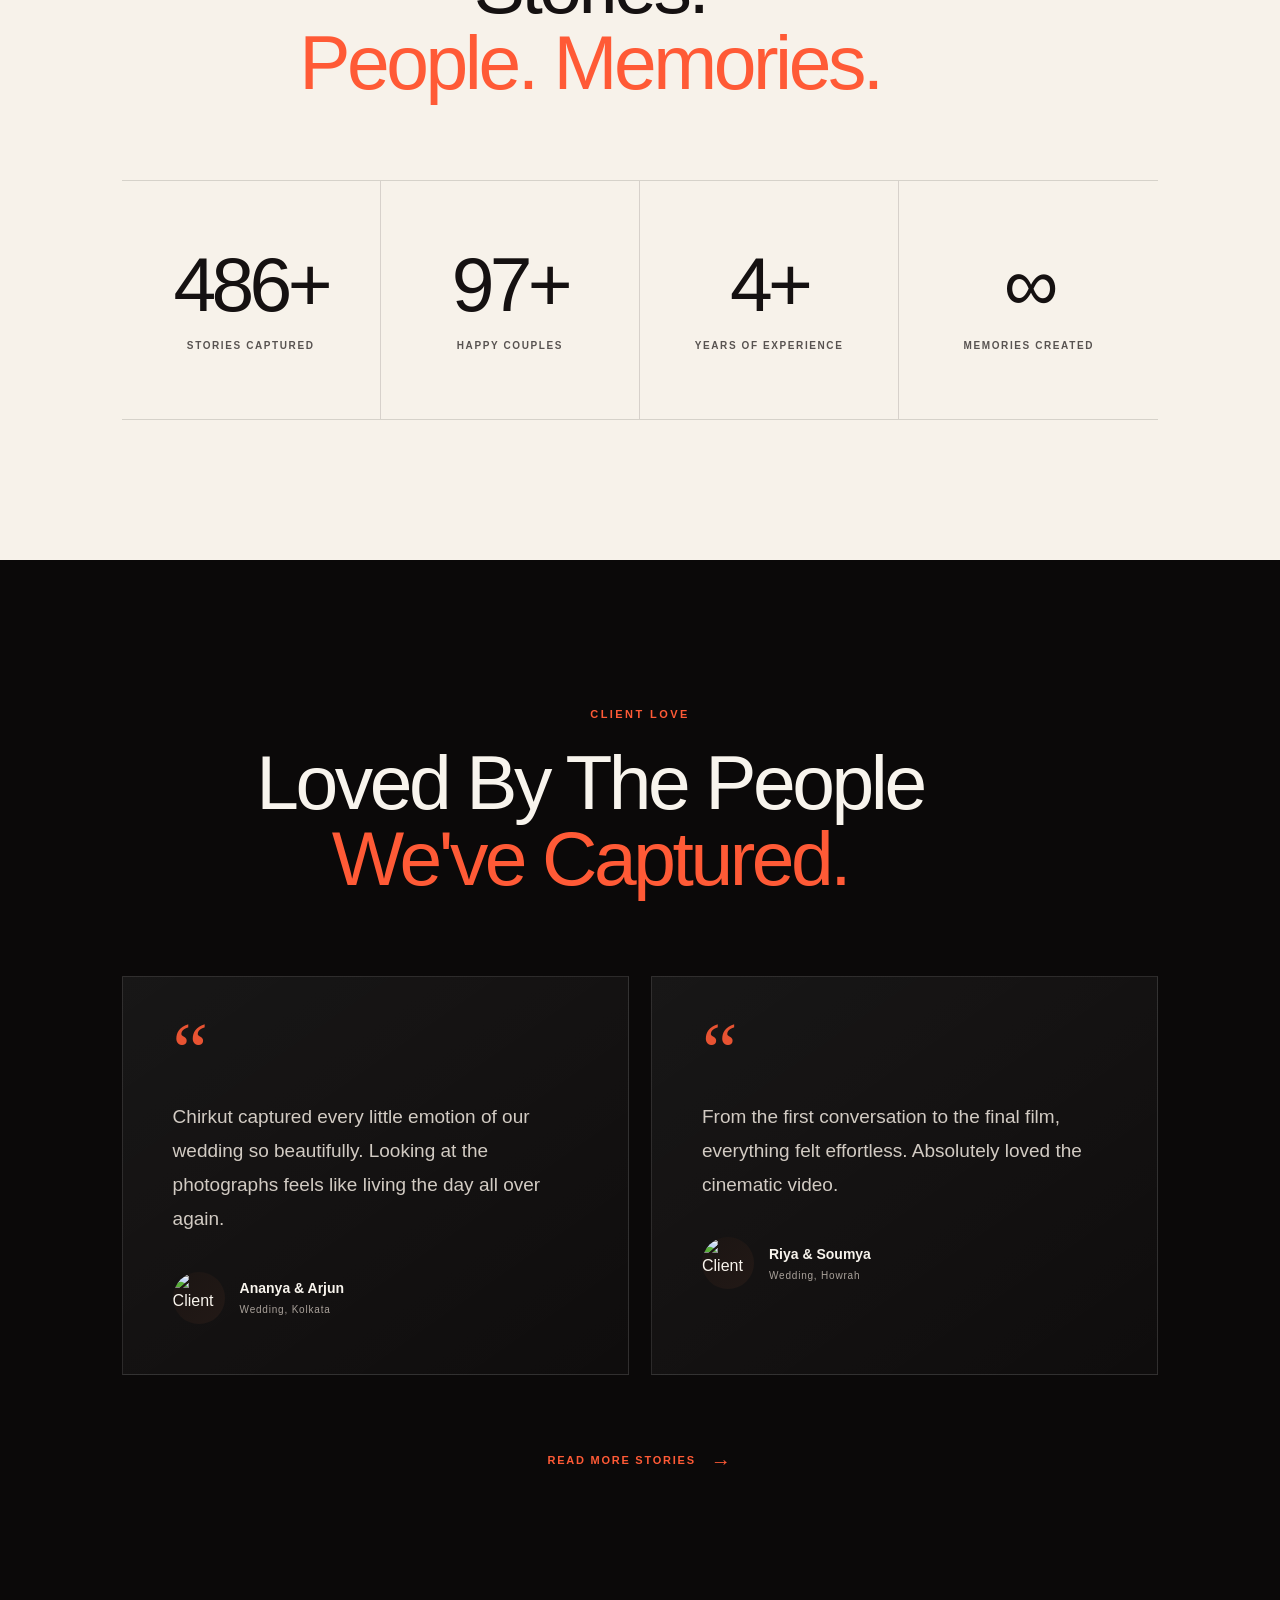
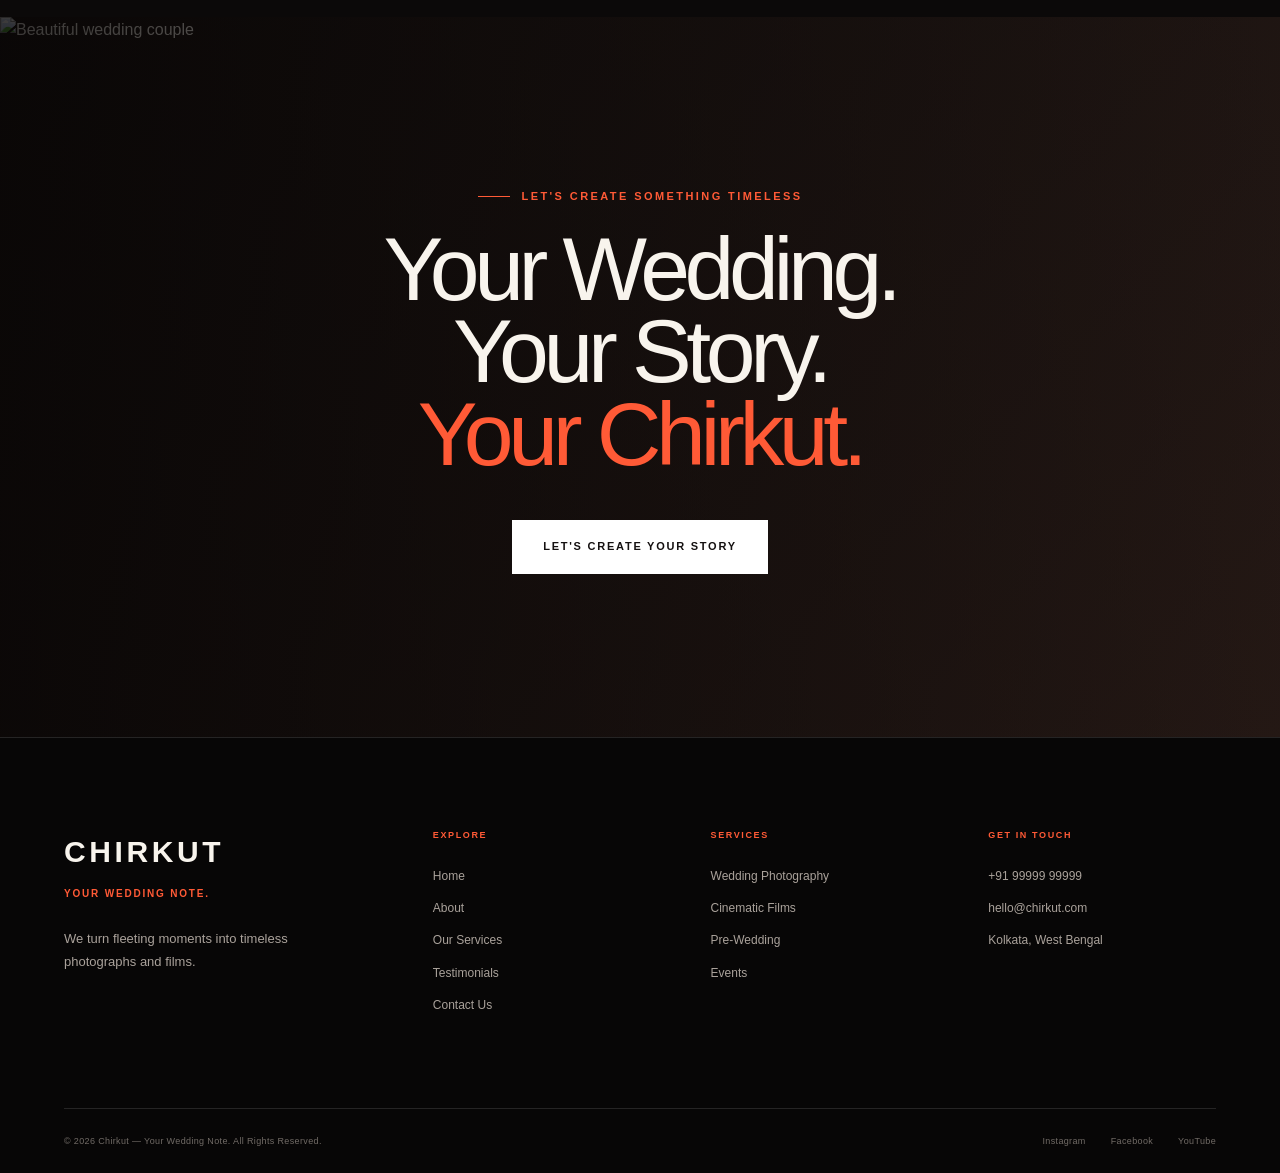
==== commit ab0729a0: "Update index.html" ====
--- a/index.html
+++ b/index.html
@@ -43,6 +43,11 @@
                         ✦ AI Photo Finder
     </a>
                 </li>
+                <li>
+    <a href="#" class="nav-link" id="ai-assistant-toggle">
+        <span aria-hidden="true">✦</span> AI ASSISTANT
+    </a>
+</li>
 
                 <li>
                     <a href="about.html" class="nav-link">
--- a/style.css
+++ b/style.css
@@ -4945,209 +4945,4 @@
     transform: translateY(-2px);
 }
 
-/* CHIRKUT AI CHATBOT */
-
-.chatbot-widget {
-    position: fixed;
-    right: 24px;
-    bottom: 24px;
-    z-index: 10000;
-    font-family: inherit;
-}
-
-.chatbot-toggle {
-    width: 60px;
-    height: 60px;
-    border: 1px solid rgba(232, 189, 114, .65);
-    border-radius: 50%;
-    background: #171313;
-    color: #e8bd72;
-    font-size: 30px;
-    box-shadow: 0 8px 30px rgba(0, 0, 0, .35);
-    transition: transform .25s ease;
-}
-
-.chatbot-toggle:hover {
-    transform: translateY(-3px);
-}
-
-.chatbot-panel {
-    position: absolute;
-    right: 0;
-    bottom: 76px;
-    width: 360px;
-    height: 490px;
-    max-height: calc(100dvh - 120px);
-    display: flex;
-    flex-direction: column;
-    overflow: hidden;
-    border: 1px solid rgba(232, 189, 114, .35);
-    border-radius: 18px;
-    background: #100e0e;
-    color: #f8f4ed;
-    box-shadow: 0 20px 70px rgba(0, 0, 0, .5);
-}
-
-.chatbot-panel[hidden] {
-    display: none;
-}
-
-.chatbot-header {
-    display: flex;
-    justify-content: space-between;
-    align-items: center;
-    padding: 20px;
-    background: #1b1715;
-    border-bottom: 1px solid rgba(255, 255, 255, .1);
-}
-
-.chatbot-eyebrow {
-    color: #e8bd72;
-    font-size: 10px;
-    letter-spacing: 2px;
-    margin-bottom: 5px;
-}
-
-.chatbot-header h2 {
-    font-size: 21px;
-    font-weight: 500;
-}
-
-.chatbot-status {
-    display: flex;
-    align-items: center;
-    gap: 7px;
-    margin-top: 5px;
-    color: #b8b0a7;
-    font-size: 12px;
-}
-
-.status-dot {
-    width: 7px;
-    height: 7px;
-    border-radius: 50%;
-    background: #78bd86;
-}
-
-.chatbot-close {
-    background: transparent;
-    border: 0;
-    color: #f8f4ed;
-    font-size: 28px;
-    cursor: pointer;
-}
-
-.chatbot-messages {
-    flex: 1;
-    overflow-y: auto;
-    padding: 18px;
-    display: flex;
-    flex-direction: column;
-    gap: 12px;
-}
-
-.chat-message {
-    max-width: 88%;
-    padding: 12px 14px;
-    border-radius: 13px;
-    font-size: 13px;
-    line-height: 1.65;
-    white-space: pre-wrap;
-    overflow-wrap: anywhere;
-}
-
-.bot-message {
-    align-self: flex-start;
-    background: #24201d;
-    border: 1px solid rgba(255, 255, 255, .08);
-}
-
-.user-message {
-    align-self: flex-end;
-    background: #e8bd72;
-    color: #171313;
-}
-
-.chatbot-quick-actions {
-    display: flex;
-    flex-wrap: wrap;
-    gap: 8px;
-    padding: 0 16px 12px;
-}
-
-.chatbot-quick-actions button {
-    border: 1px solid rgba(232, 189, 114, .5);
-    background: transparent;
-    color: #e8bd72;
-    padding: 8px 11px;
-    border-radius: 20px;
-    font-size: 11px;
-}
-
-.chatbot-form {
-    display: flex;
-    gap: 8px;
-    padding: 12px;
-    border-top: 1px solid rgba(255, 255, 255, .1);
-}
-
-.chatbot-form input {
-    min-width: 0;
-    flex: 1;
-    background: #201c1a;
-    border: 1px solid rgba(255, 255, 255, .1);
-    border-radius: 10px;
-    padding: 12px;
-    color: #fff;
-    outline: none;
-}
-
-.chatbot-form input:focus {
-    border-color: #e8bd72;
-}
-
-.chatbot-form button {
-    width: 43px;
-    border: 0;
-    border-radius: 10px;
-    background: #e8bd72;
-    color: #171313;
-    font-size: 23px;
-}
-
-.chatbot-footer {
-    padding: 0 12px 12px;
-    text-align: center;
-    color: #8d8278;
-    font-size: 9px;
-    letter-spacing: 1px;
-}
-
-@media (max-width: 480px) {
-    .chatbot-widget {
-        right: 15px;
-        bottom: 15px;
-    }
-
-    .chatbot-panel {
-        position: fixed;
-        left: 12px;
-        right: 12px;
-        bottom: 86px;
-        width: auto;
-        height: min(490px, calc(100dvh - 115px));
-    }
-
-    .chatbot-toggle {
-        width: 56px;
-        height: 56px;
-    }
-}
-
-.chatbot-panel[hidden] {
-  display: none !important;
-}
-
-.chatbot-panel:not([hidden]) {
-  display: flex;
-}
+
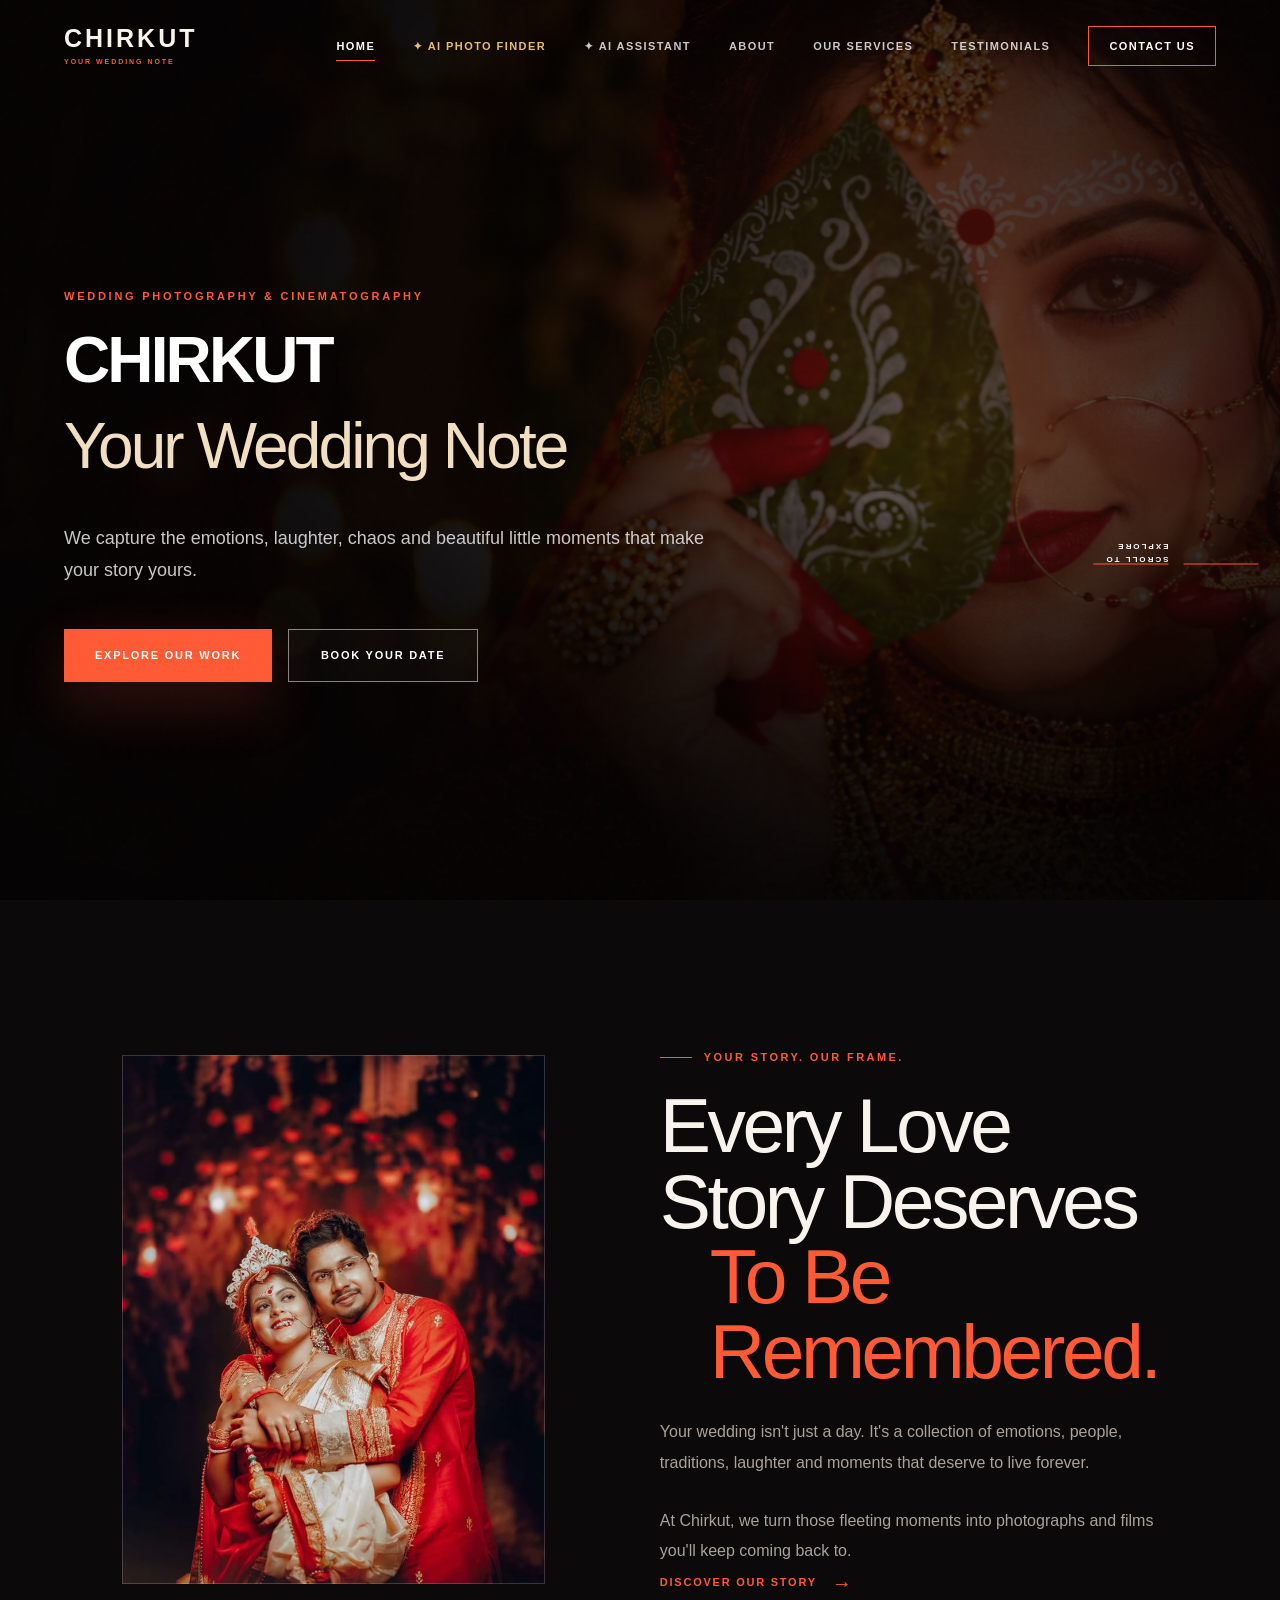
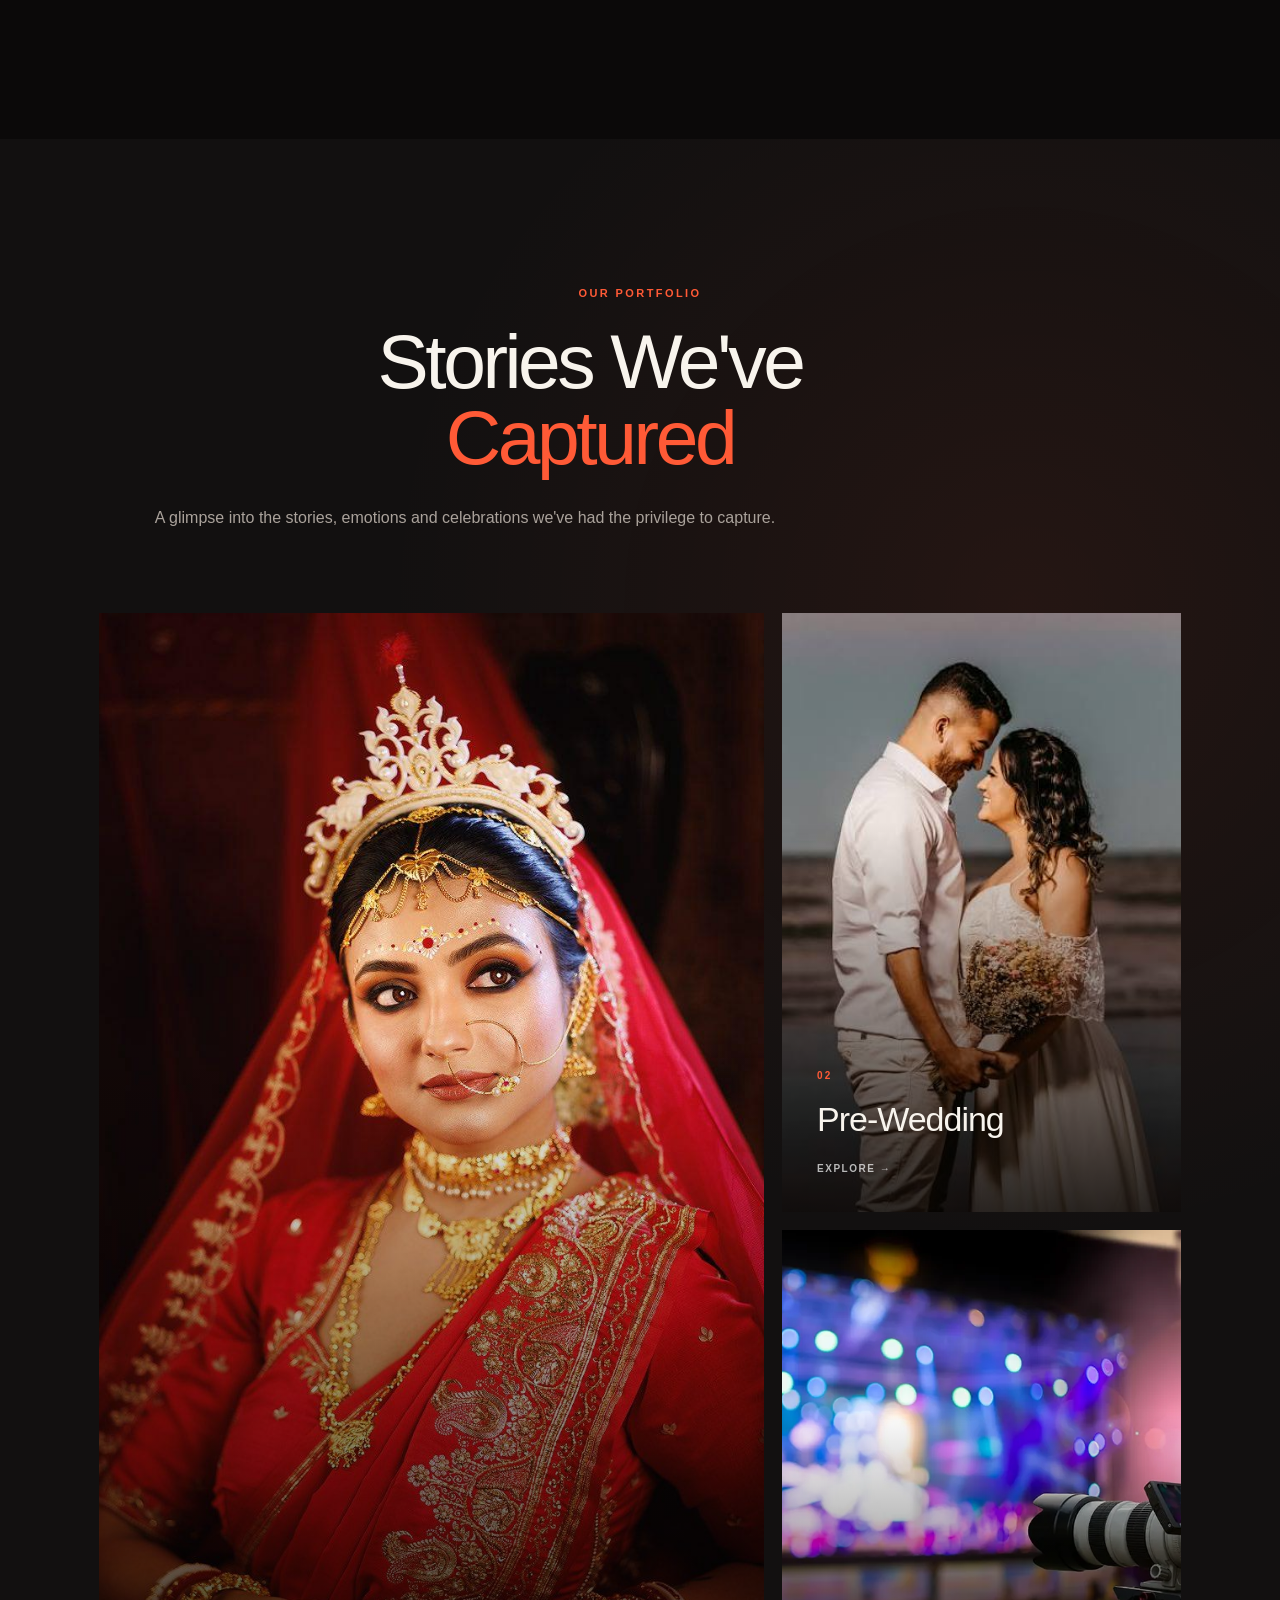
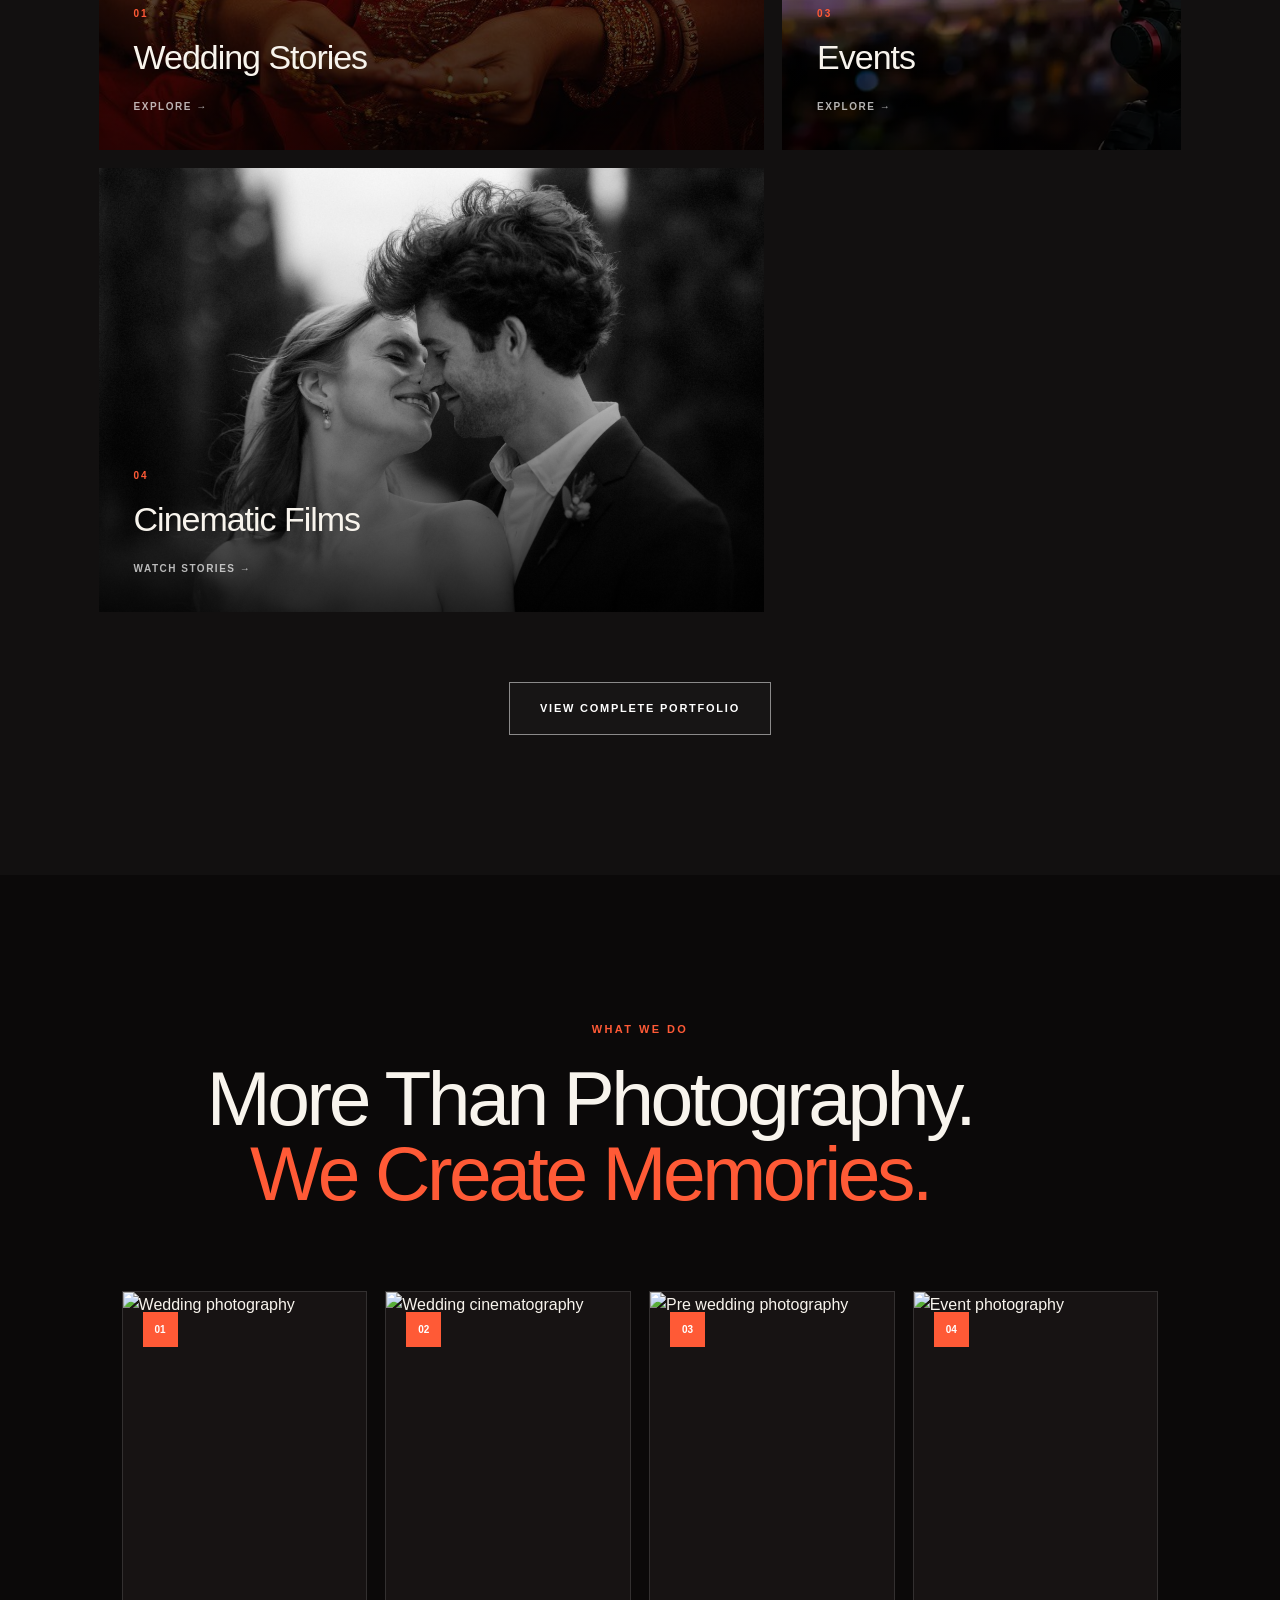
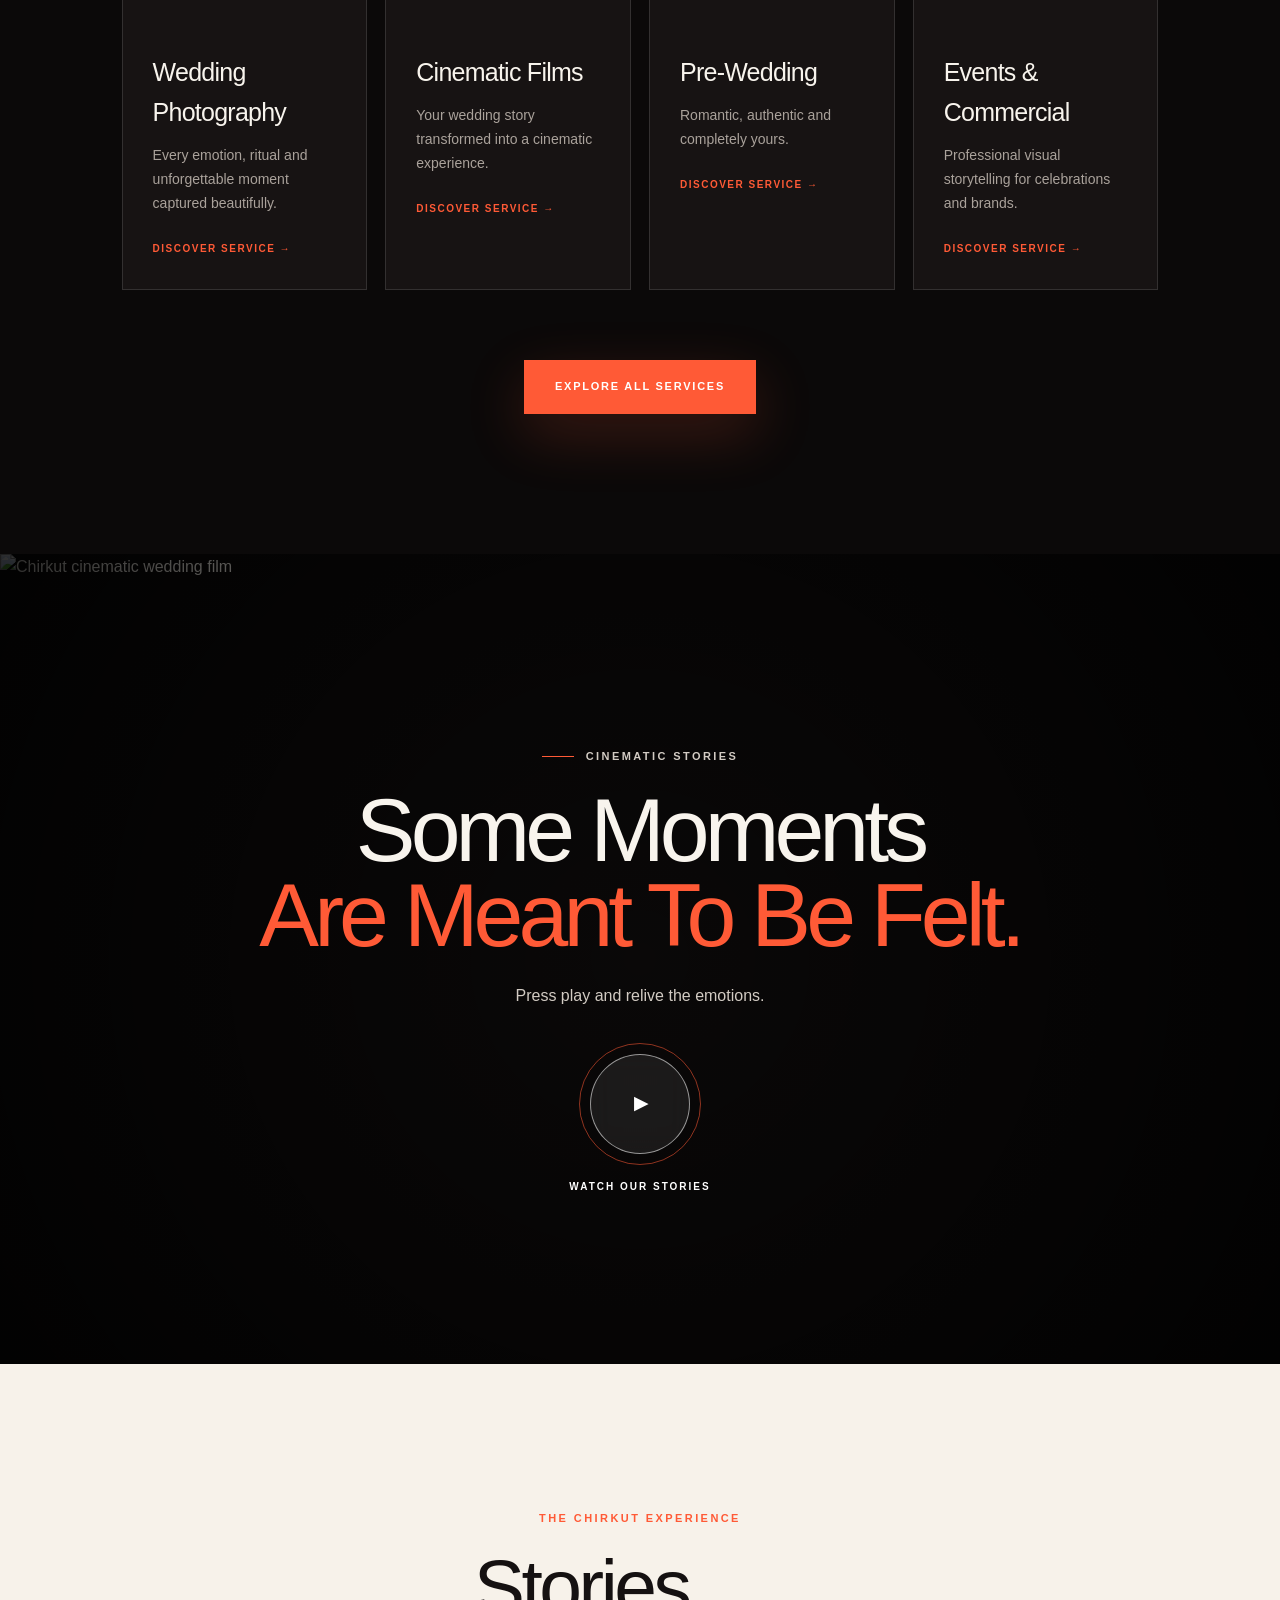
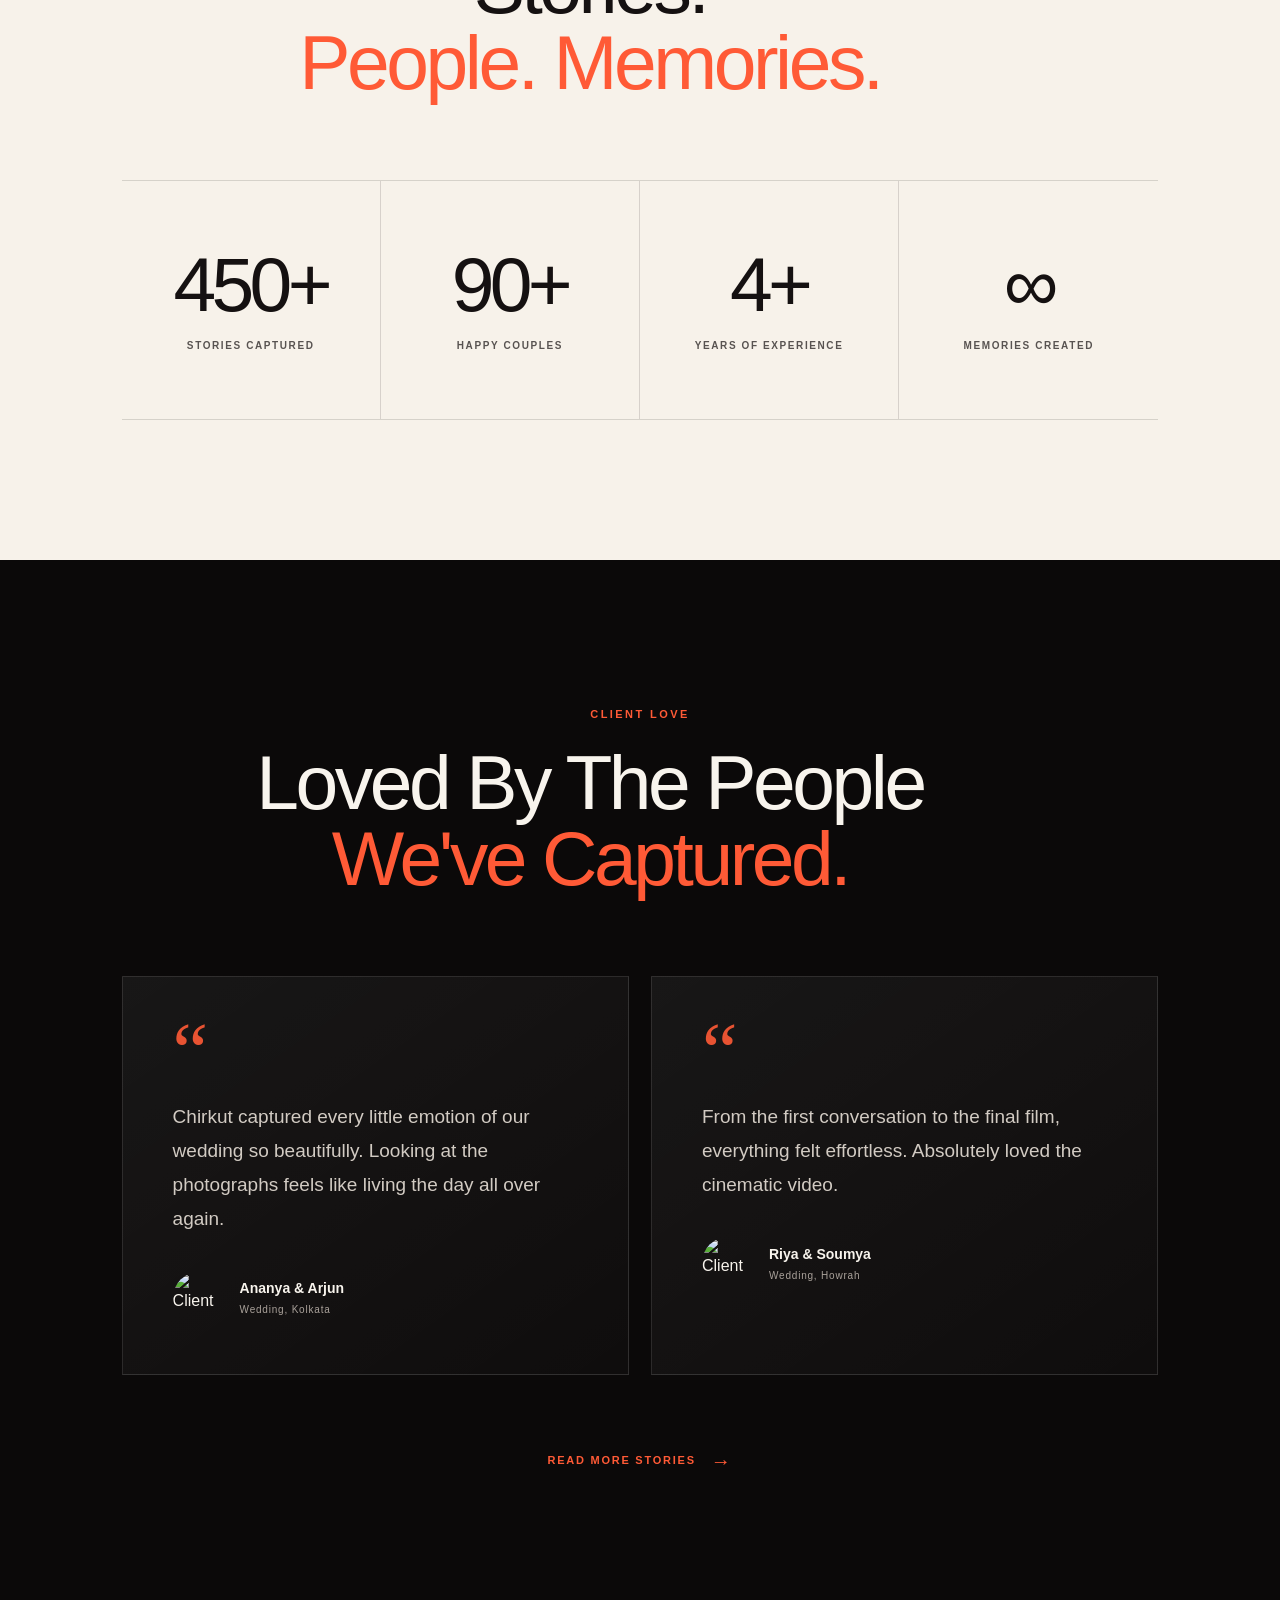
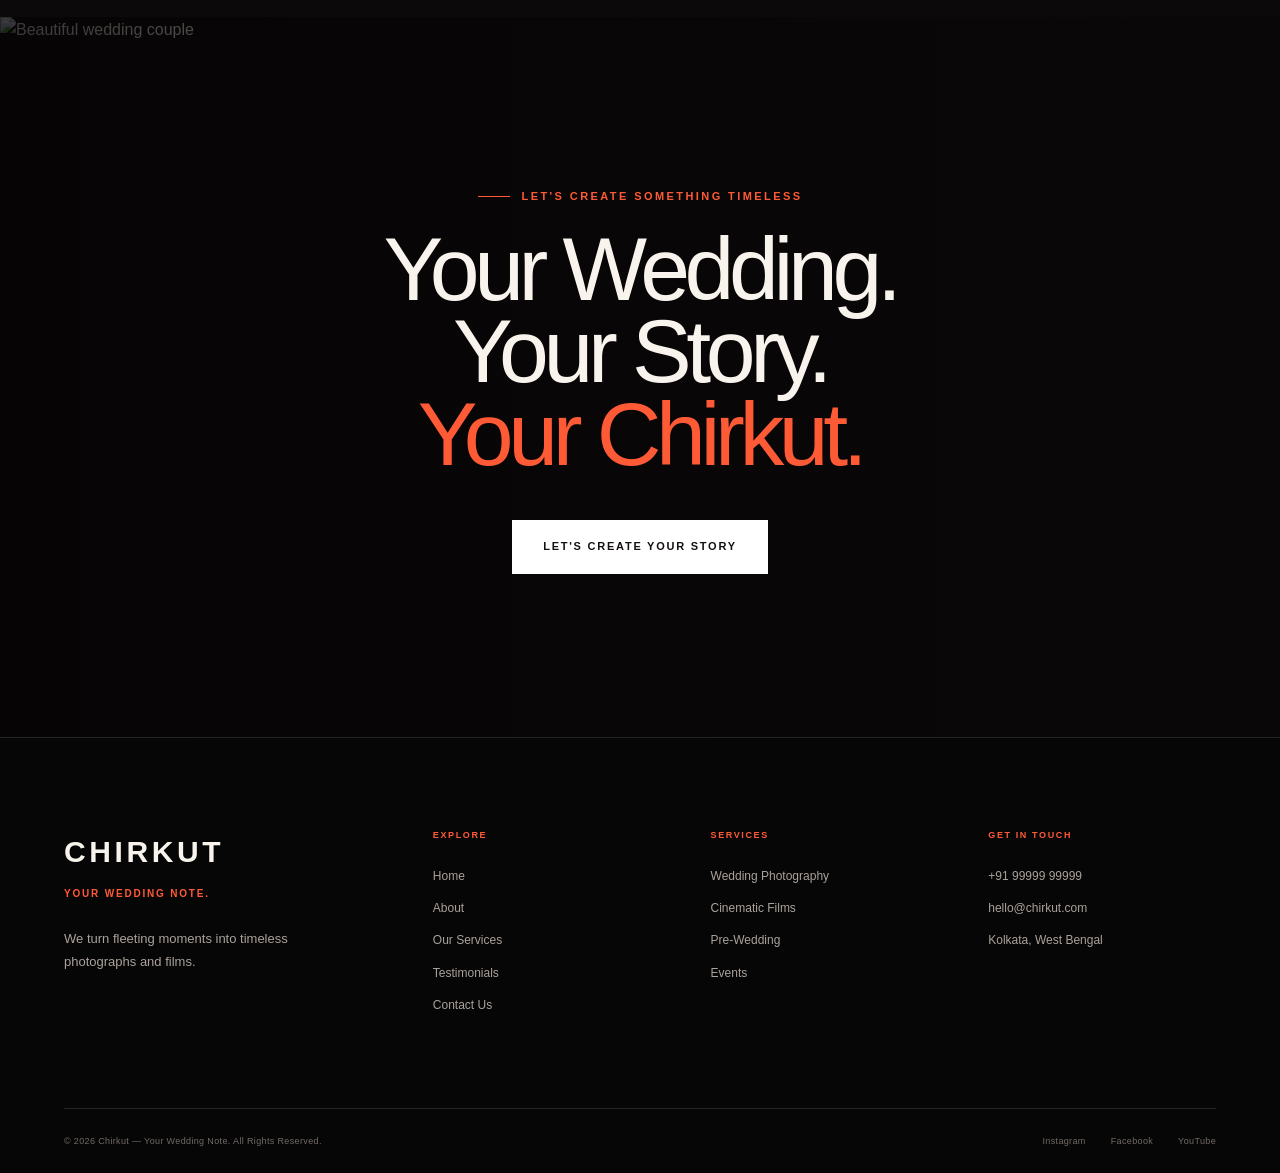
==== commit b15efb85: "Update index.html" ====
--- a/index.html
+++ b/index.html
@@ -91,6 +91,9 @@
             <a href="ai-photo-demo.html" class="mobile-ai-link">
                 ✦ AI Photo Finder
             </a>
+            <a href="#" id="mobile-ai-assistant-toggle" class="mobile-ai-link">
+    ✦ AI Assistant
+</a>
             <a href="about.html">About</a>
             <a href="services.html">Our Services</a>
             <a href="testimonials.html">Testimonials</a>
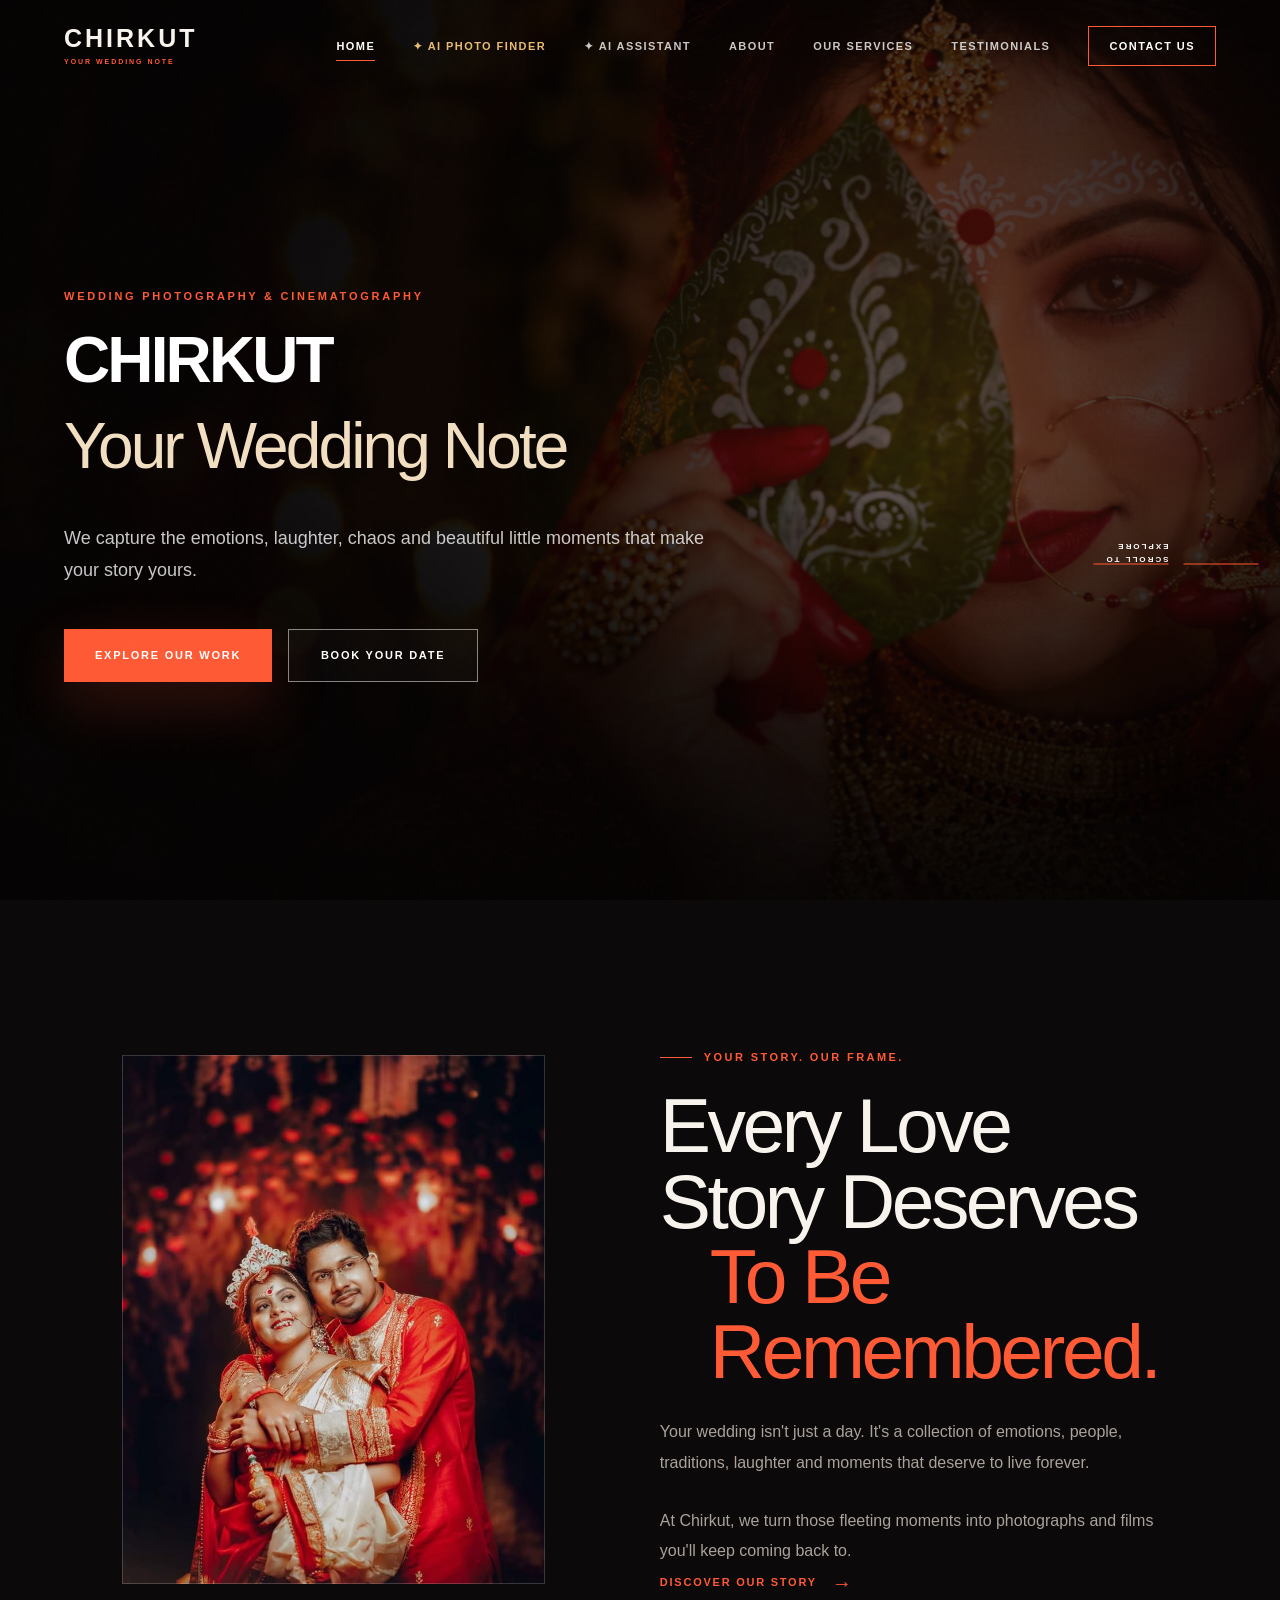
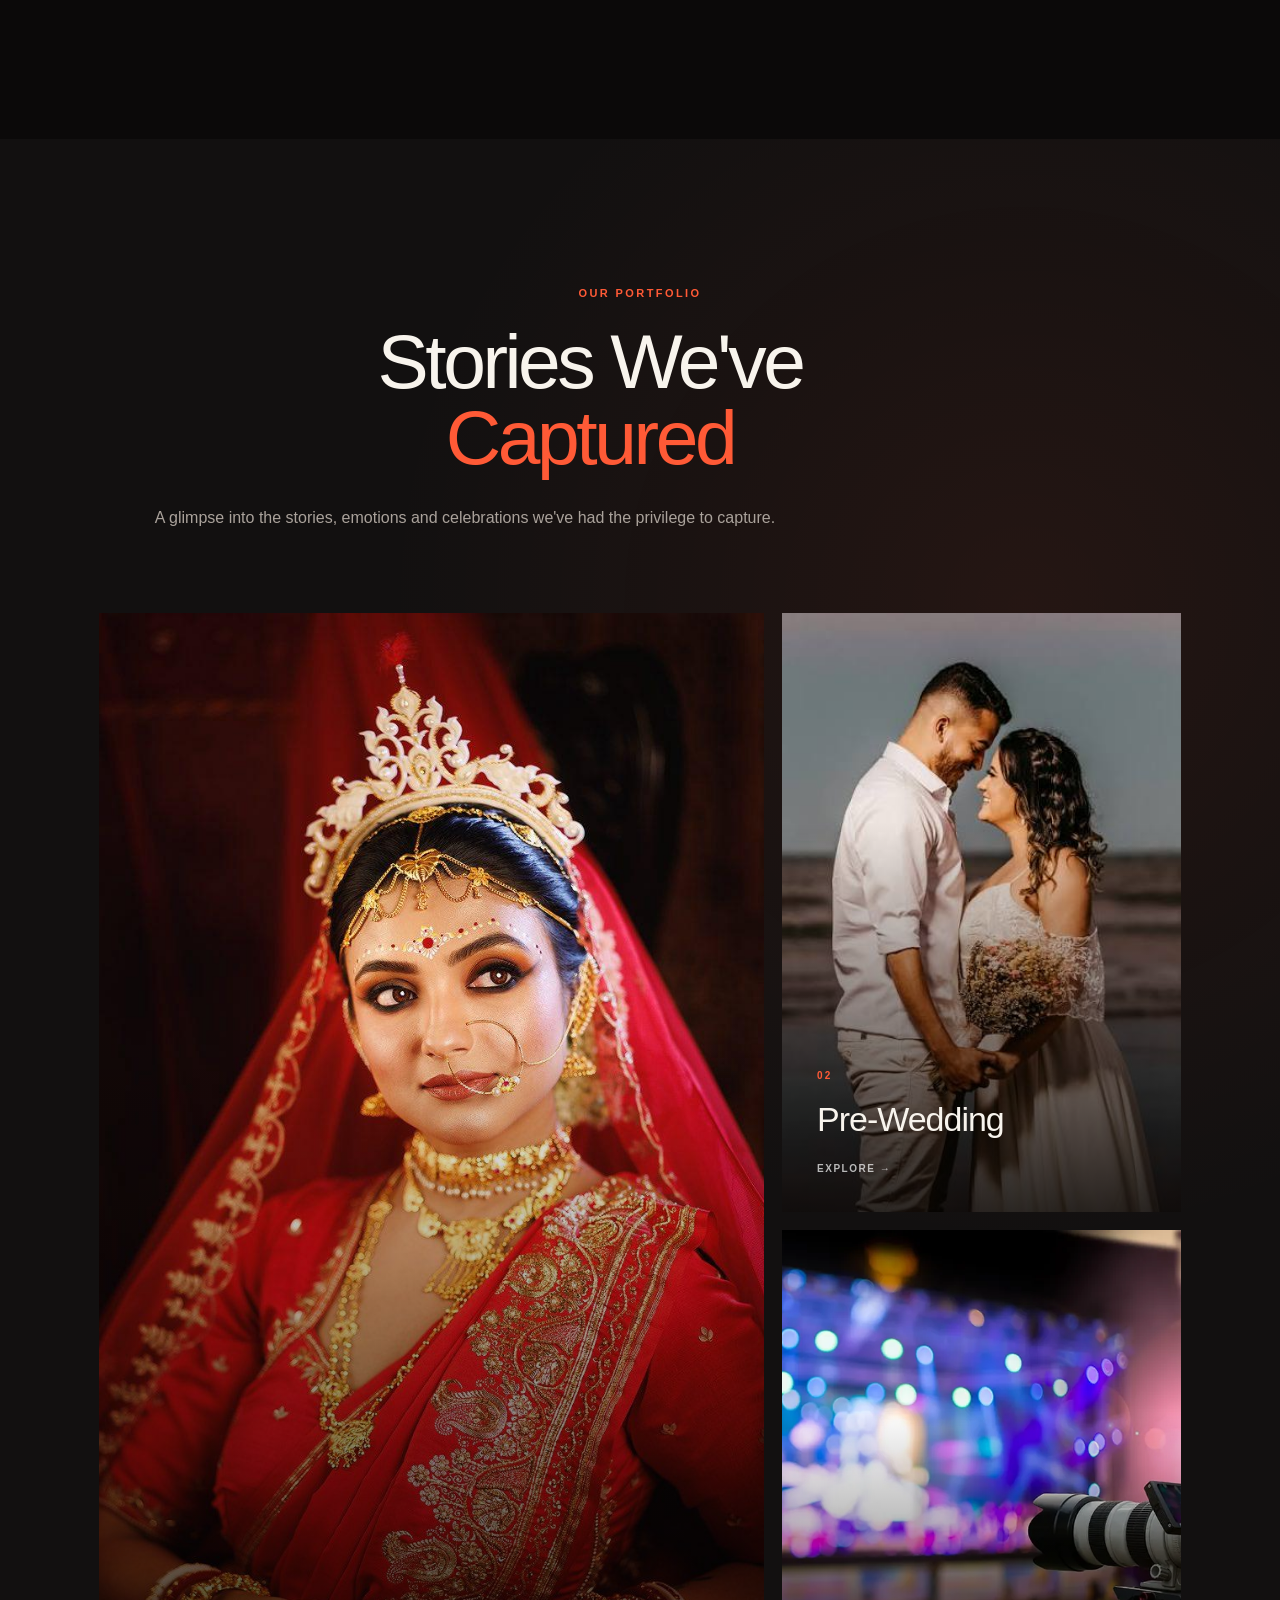
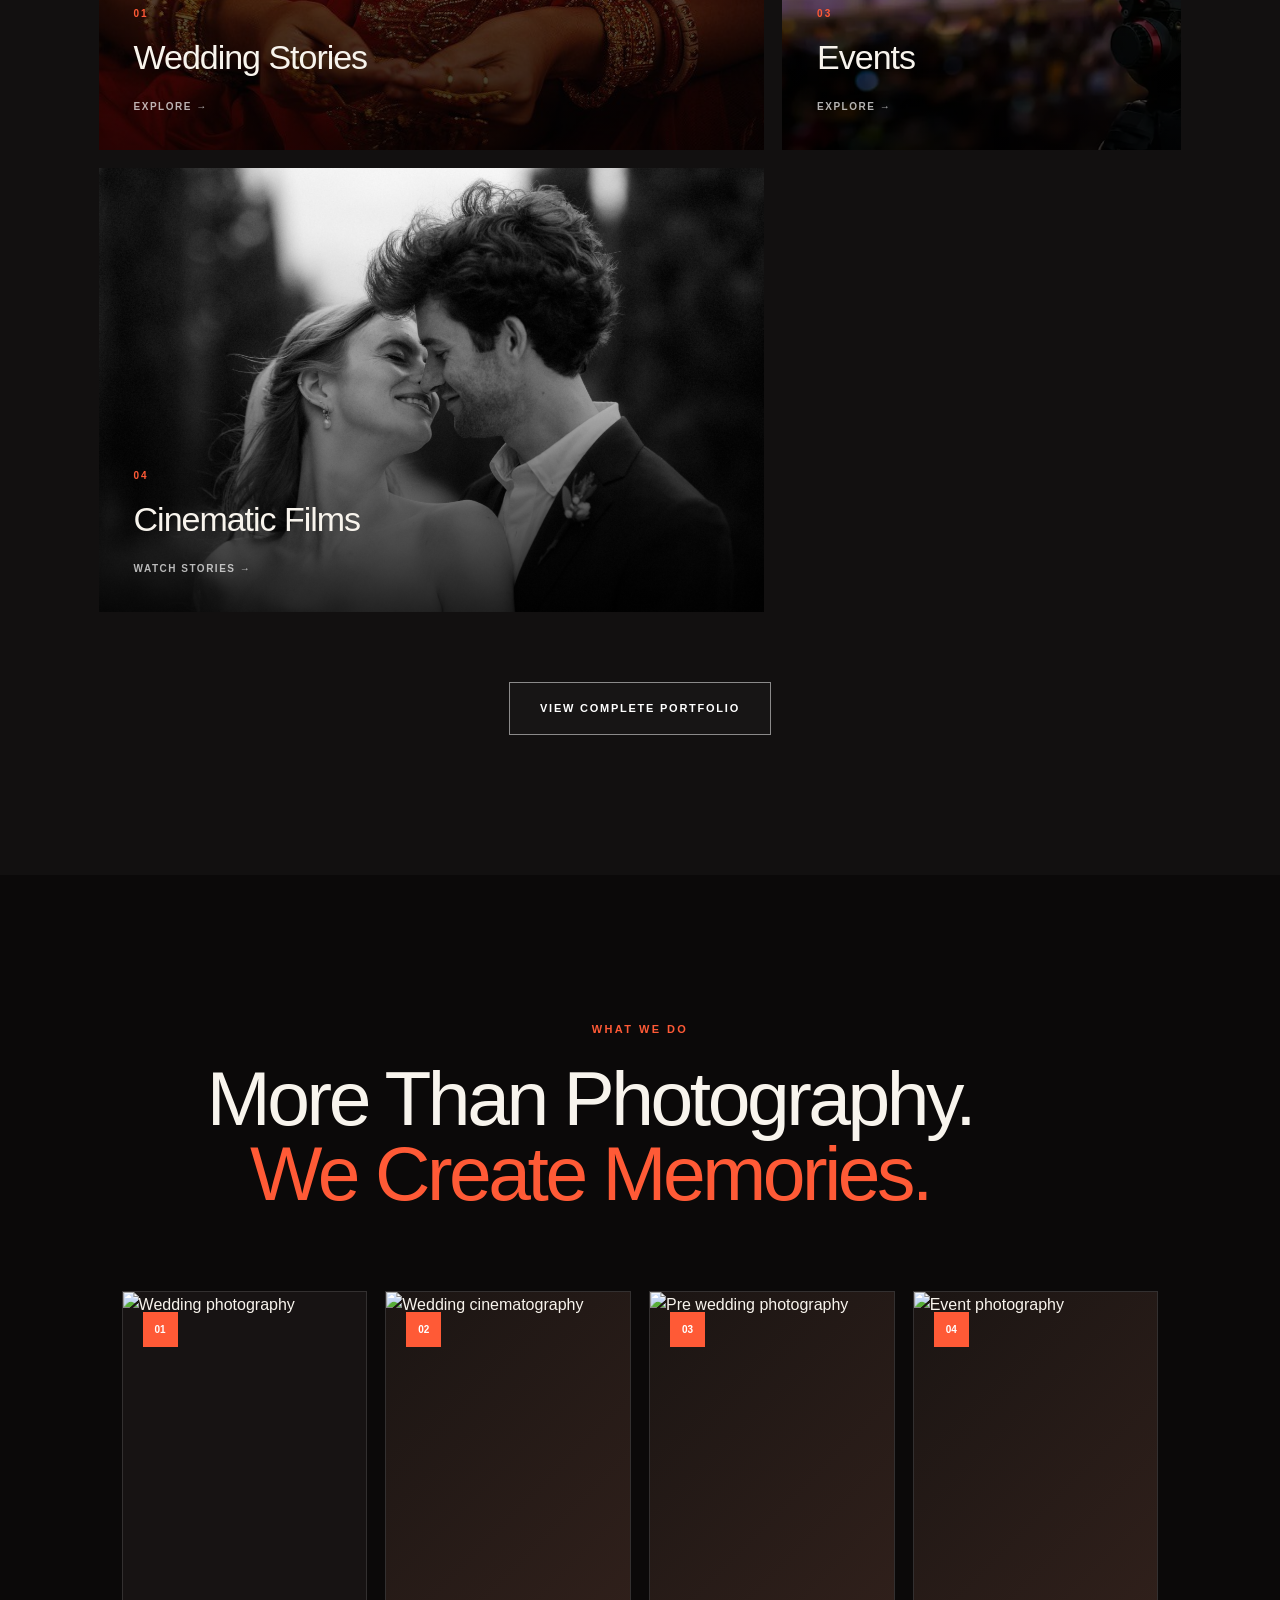
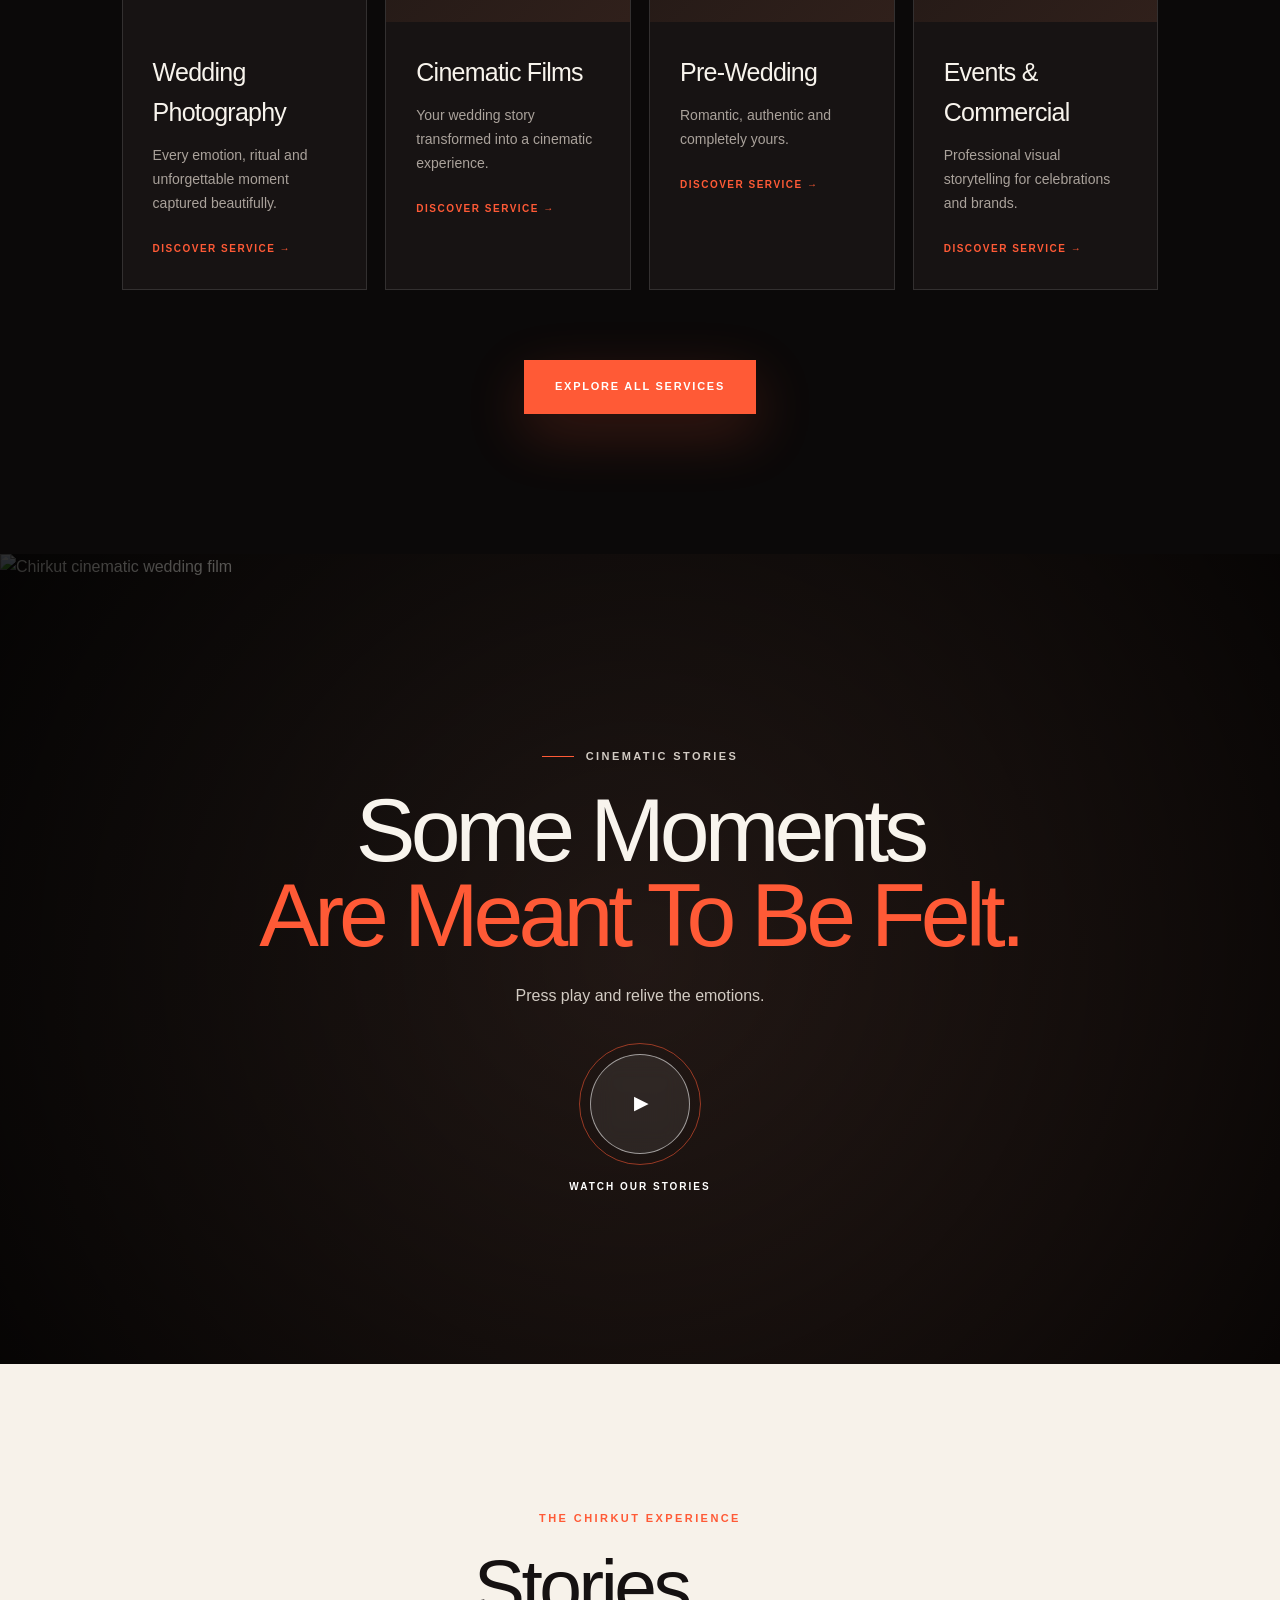
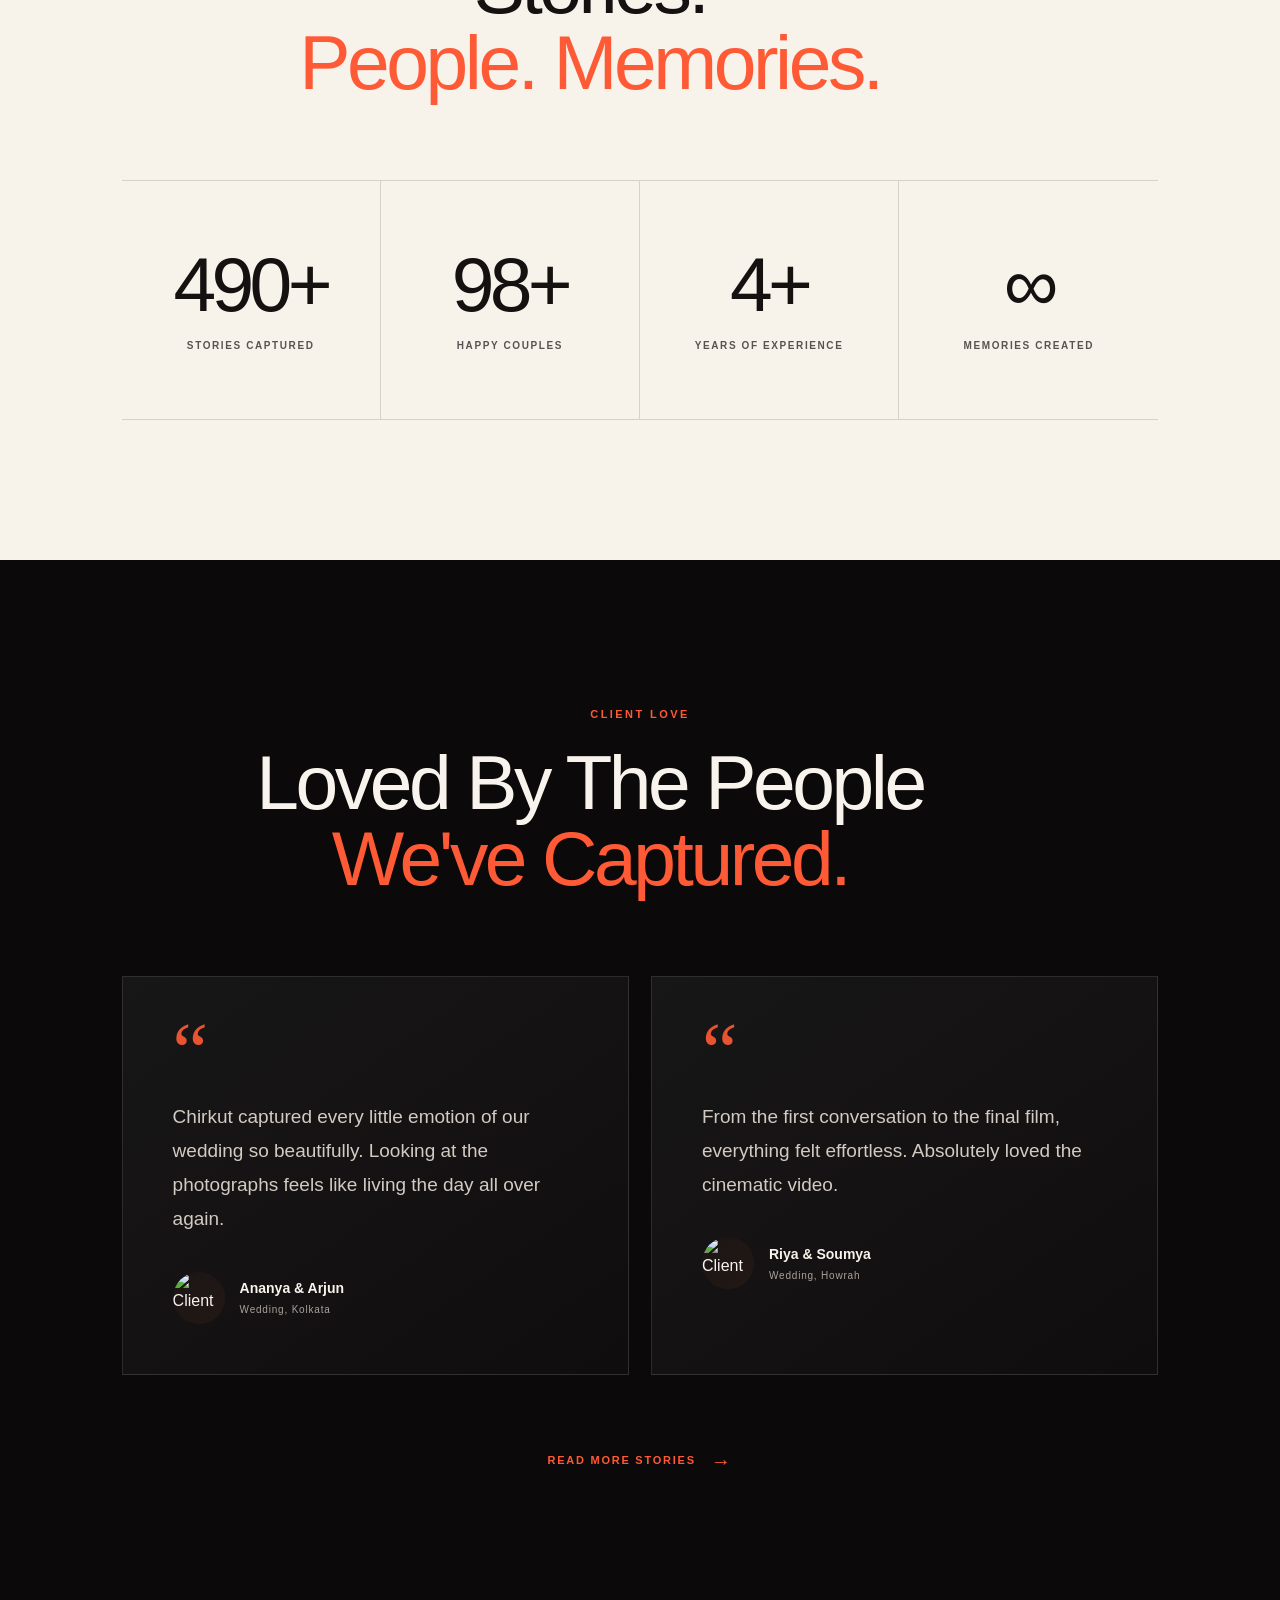
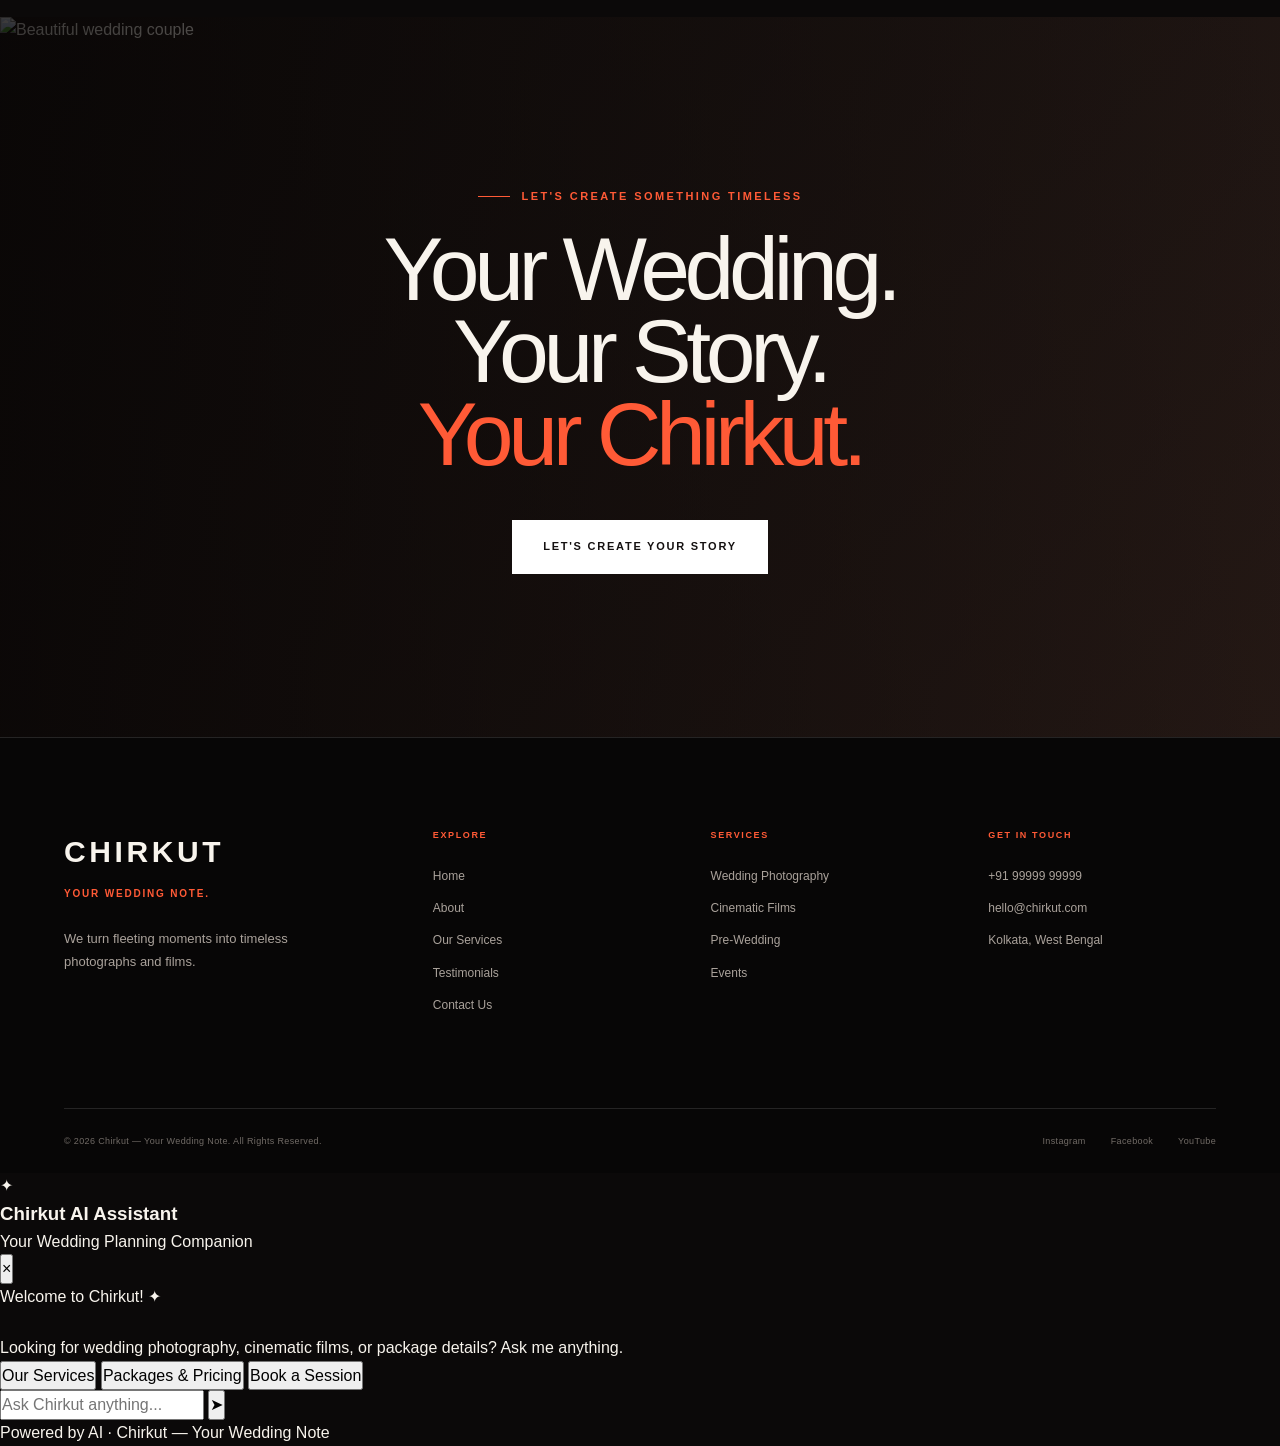
==== commit 93e58c04: "Update index.html" ====
--- a/index.html
+++ b/index.html
@@ -963,7 +963,70 @@
 
     <!-- Main JavaScript - Will be added after all pages are completed -->
     <script src="script.js"></script>
-    
+    <!-- CHIRKUT AI ASSISTANT -->
+<div id="ai-chatbot" class="ai-chatbot" aria-hidden="true">
+
+    <div class="ai-chat-header">
+        <div class="ai-chat-brand">
+            <span class="ai-chat-icon">✦</span>
+            <div>
+                <h3>Chirkut AI Assistant</h3>
+                <p>Your Wedding Planning Companion</p>
+            </div>
+        </div>
+
+        <button
+            type="button"
+            id="ai-chat-close"
+            class="ai-chat-close"
+            aria-label="Close chat"
+        >&times;</button>
+    </div>
+
+    <div id="ai-chat-messages" class="ai-chat-messages" aria-live="polite">
+        <div class="ai-message ai-message-bot">
+            Welcome to Chirkut! ✦<br><br>
+            Looking for wedding photography, cinematic films, or package details?
+            Ask me anything.
+        </div>
+    </div>
+
+    <div class="ai-chat-suggestions">
+        <button type="button" class="ai-suggestion" data-message="What photography services do you offer?">
+            Our Services
+        </button>
+
+        <button type="button" class="ai-suggestion" data-message="Tell me about your photography packages and pricing.">
+            Packages & Pricing
+        </button>
+
+        <button type="button" class="ai-suggestion" data-message="How can I book a wedding photography session?">
+            Book a Session
+        </button>
+    </div>
+
+    <form id="ai-chat-form" class="ai-chat-form">
+        <input
+            type="text"
+            id="ai-chat-input"
+            placeholder="Ask Chirkut anything..."
+            autocomplete="off"
+            maxlength="1000"
+            aria-label="Type your message"
+            required
+        >
+
+        <button type="submit" id="ai-chat-send" aria-label="Send message">
+            ➤
+        </button>
+    </form>
+
+    <div class="ai-chat-footer">
+        Powered by AI · Chirkut — Your Wedding Note
+    </div>
+
+</div>
+<!-- END CHIRKUT AI ASSISTANT -->
 
 
 </body>
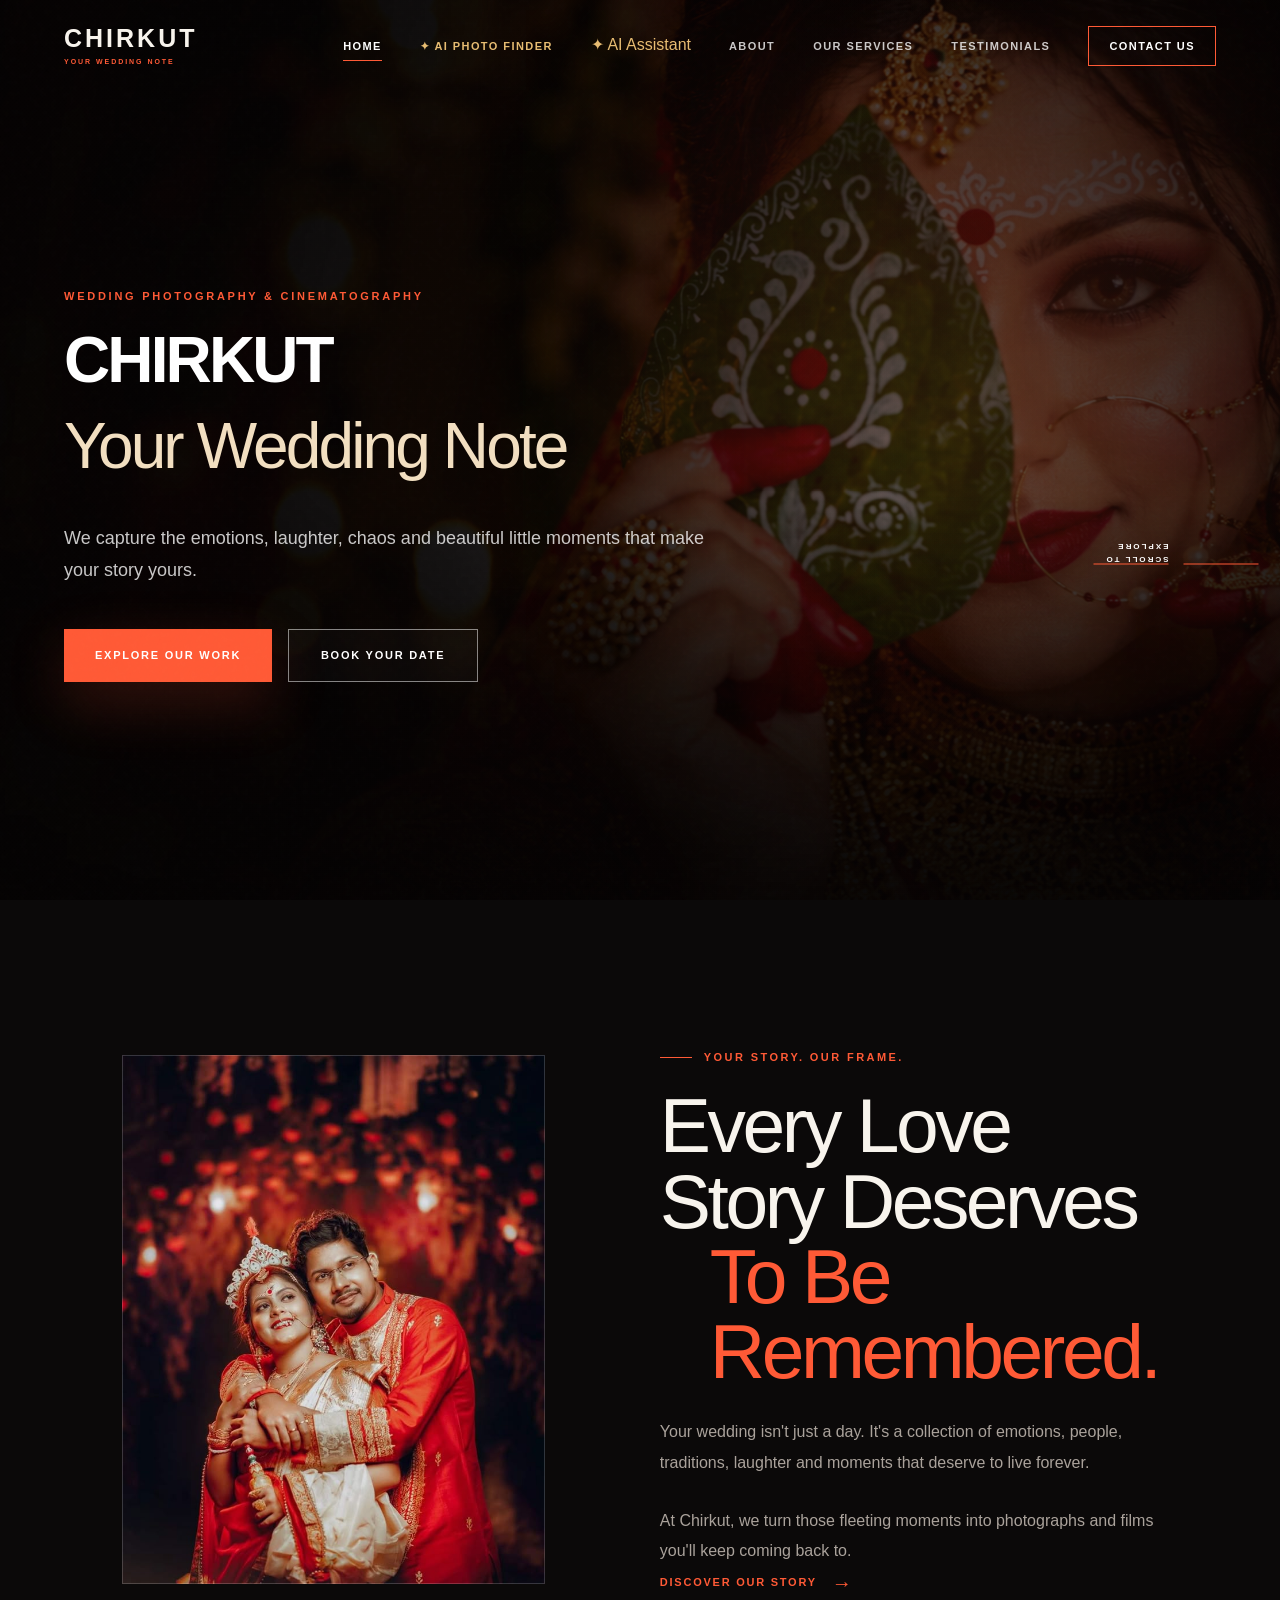
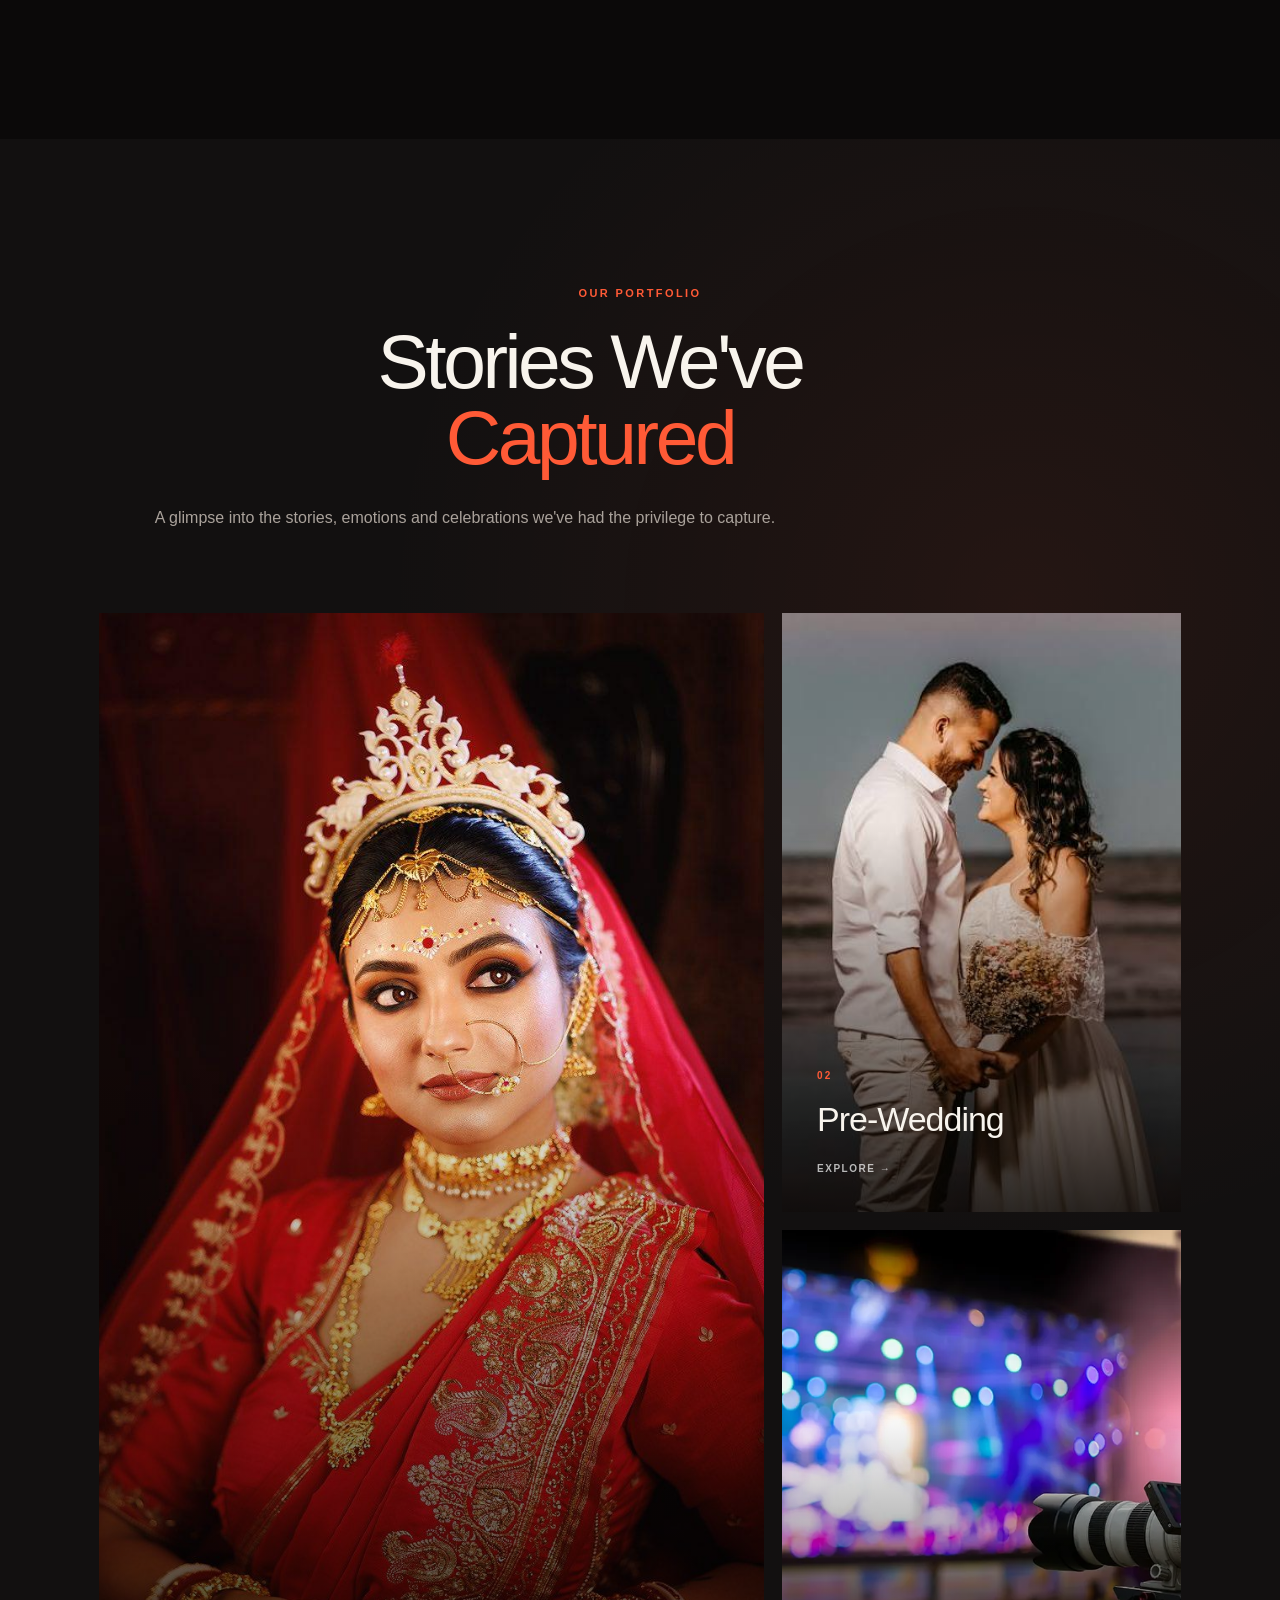
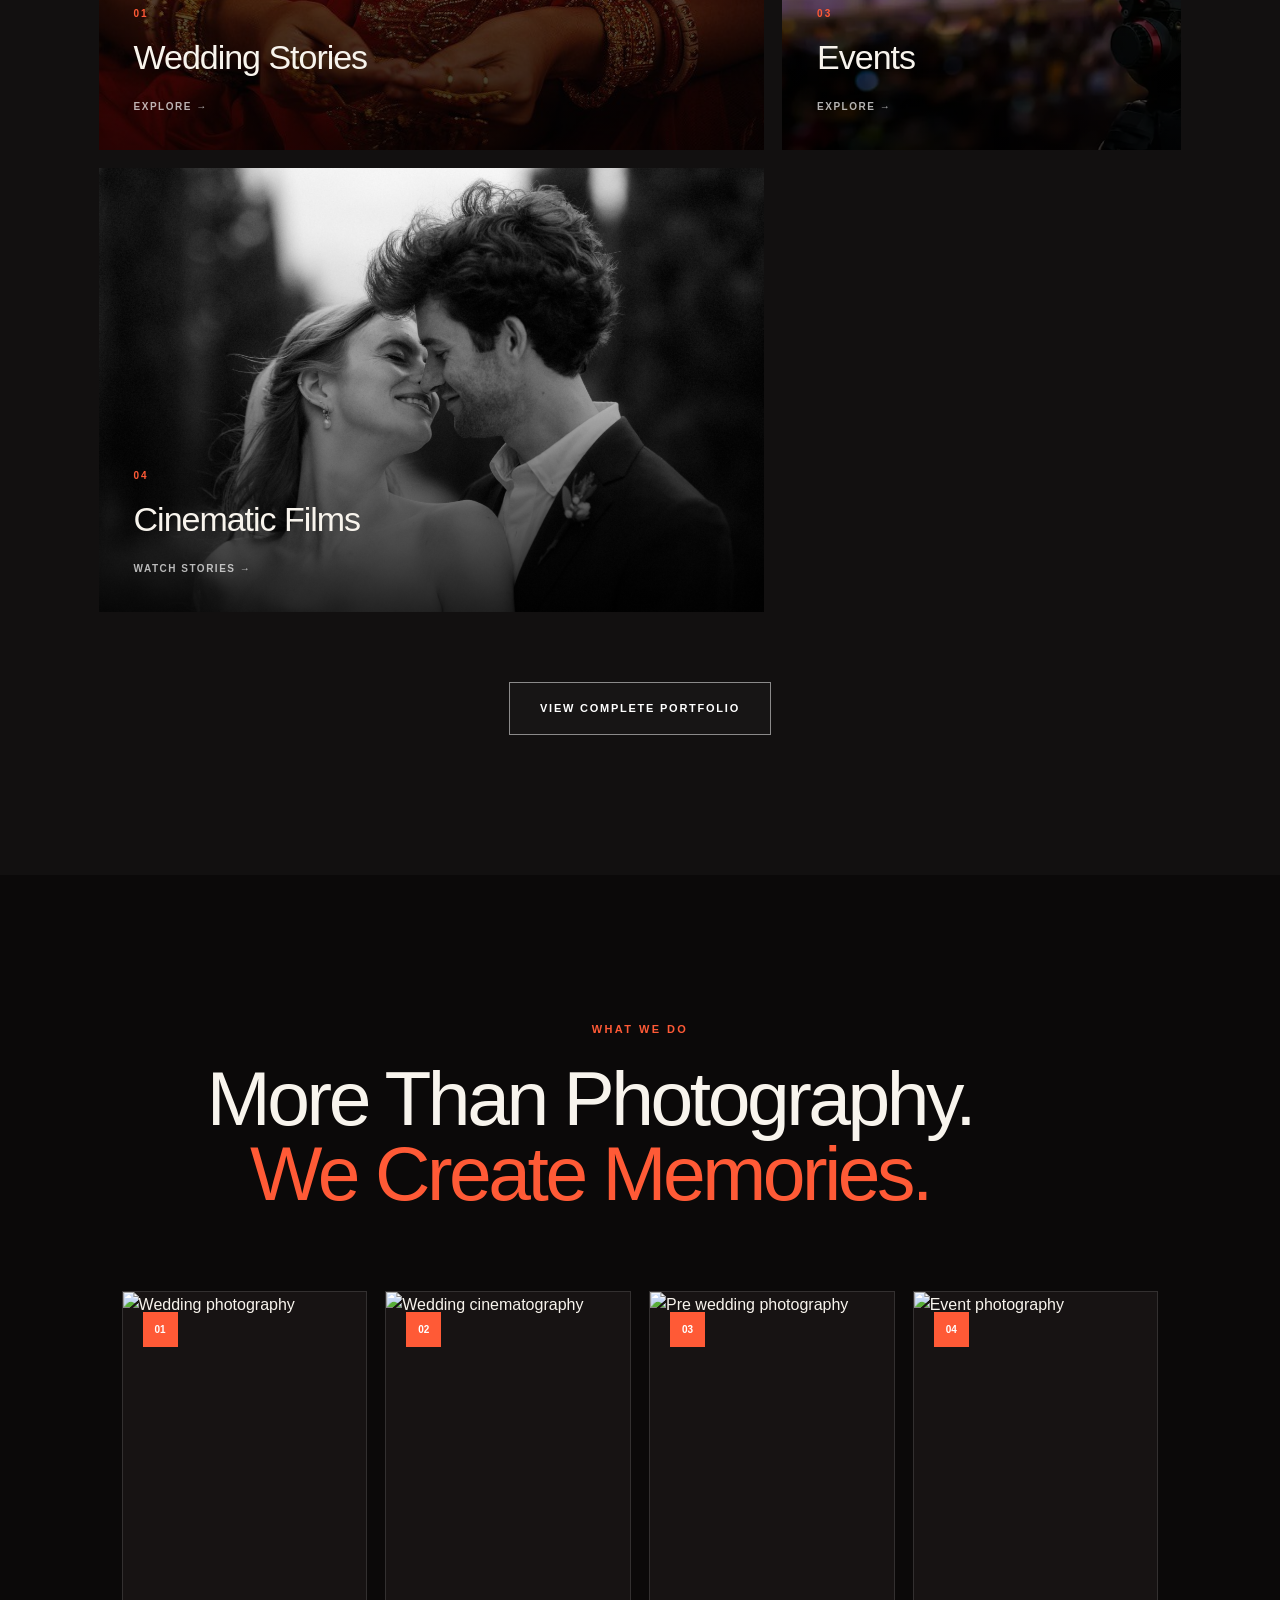
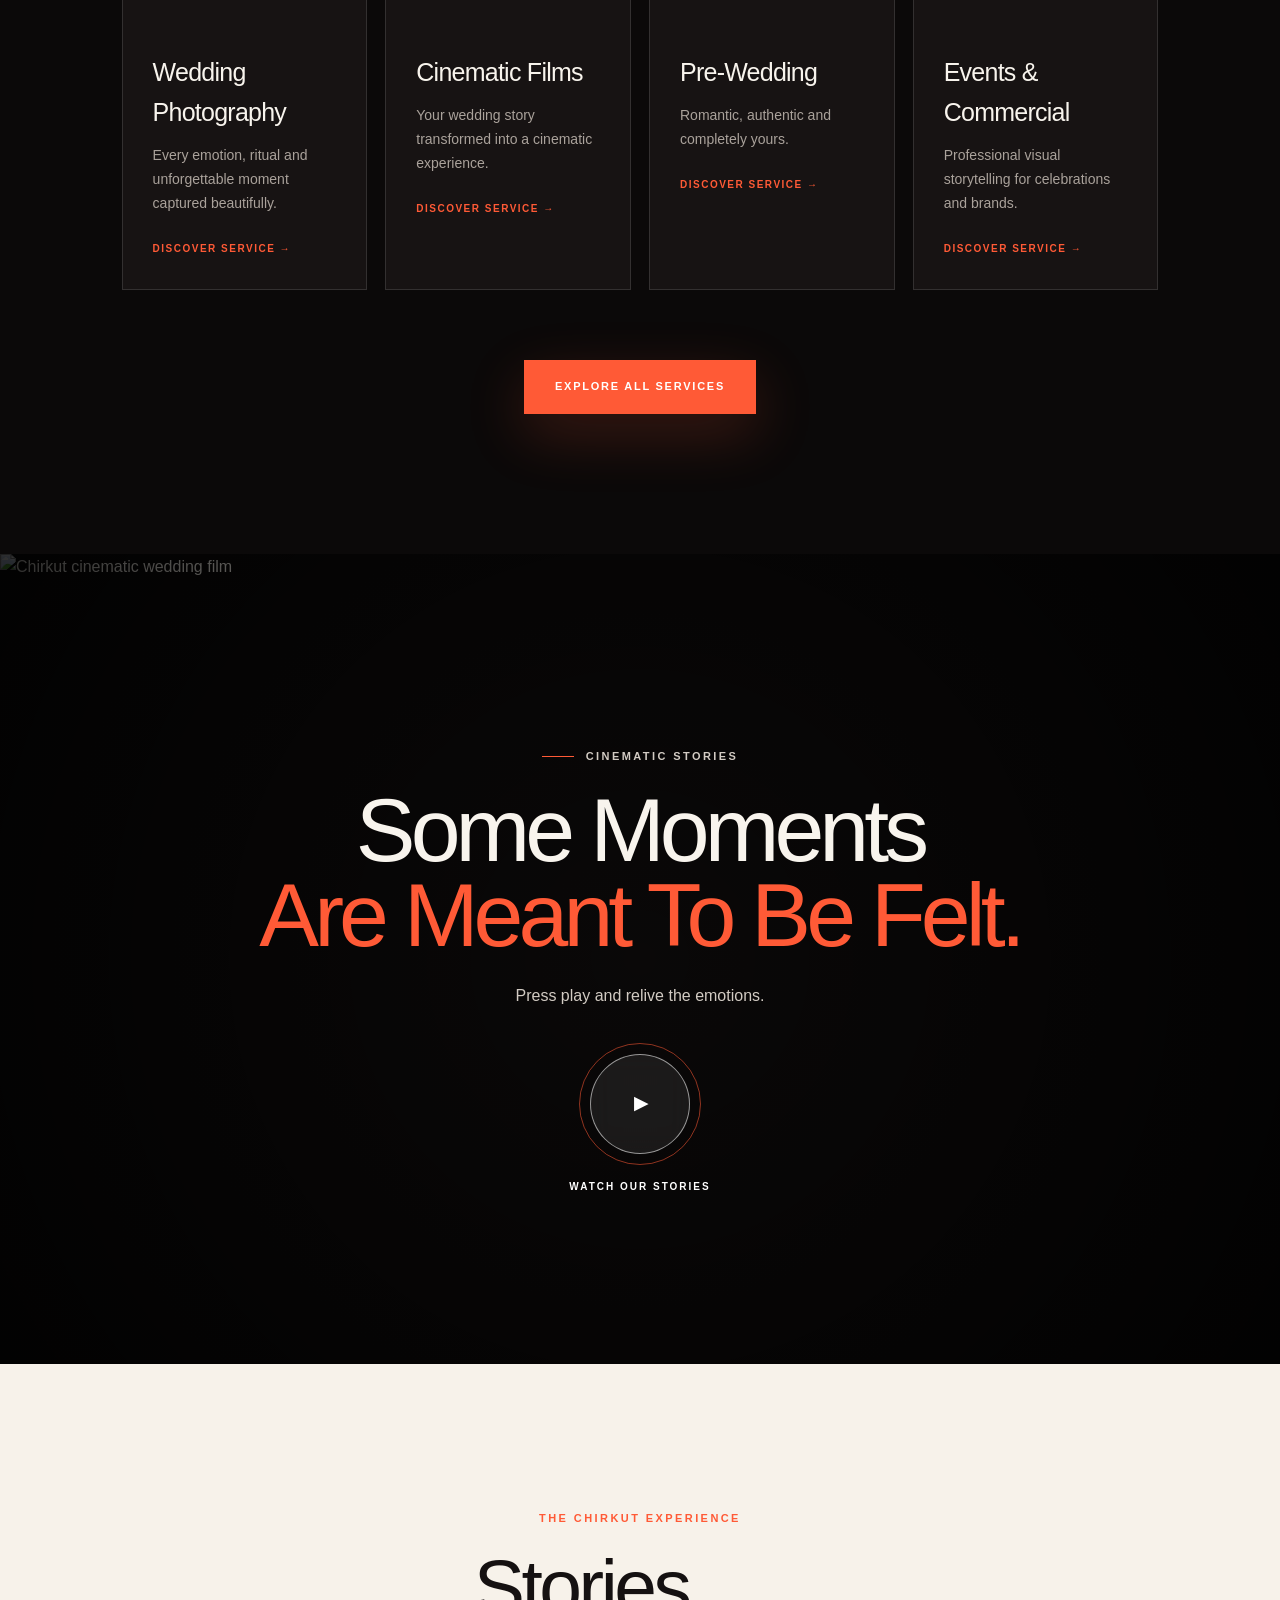
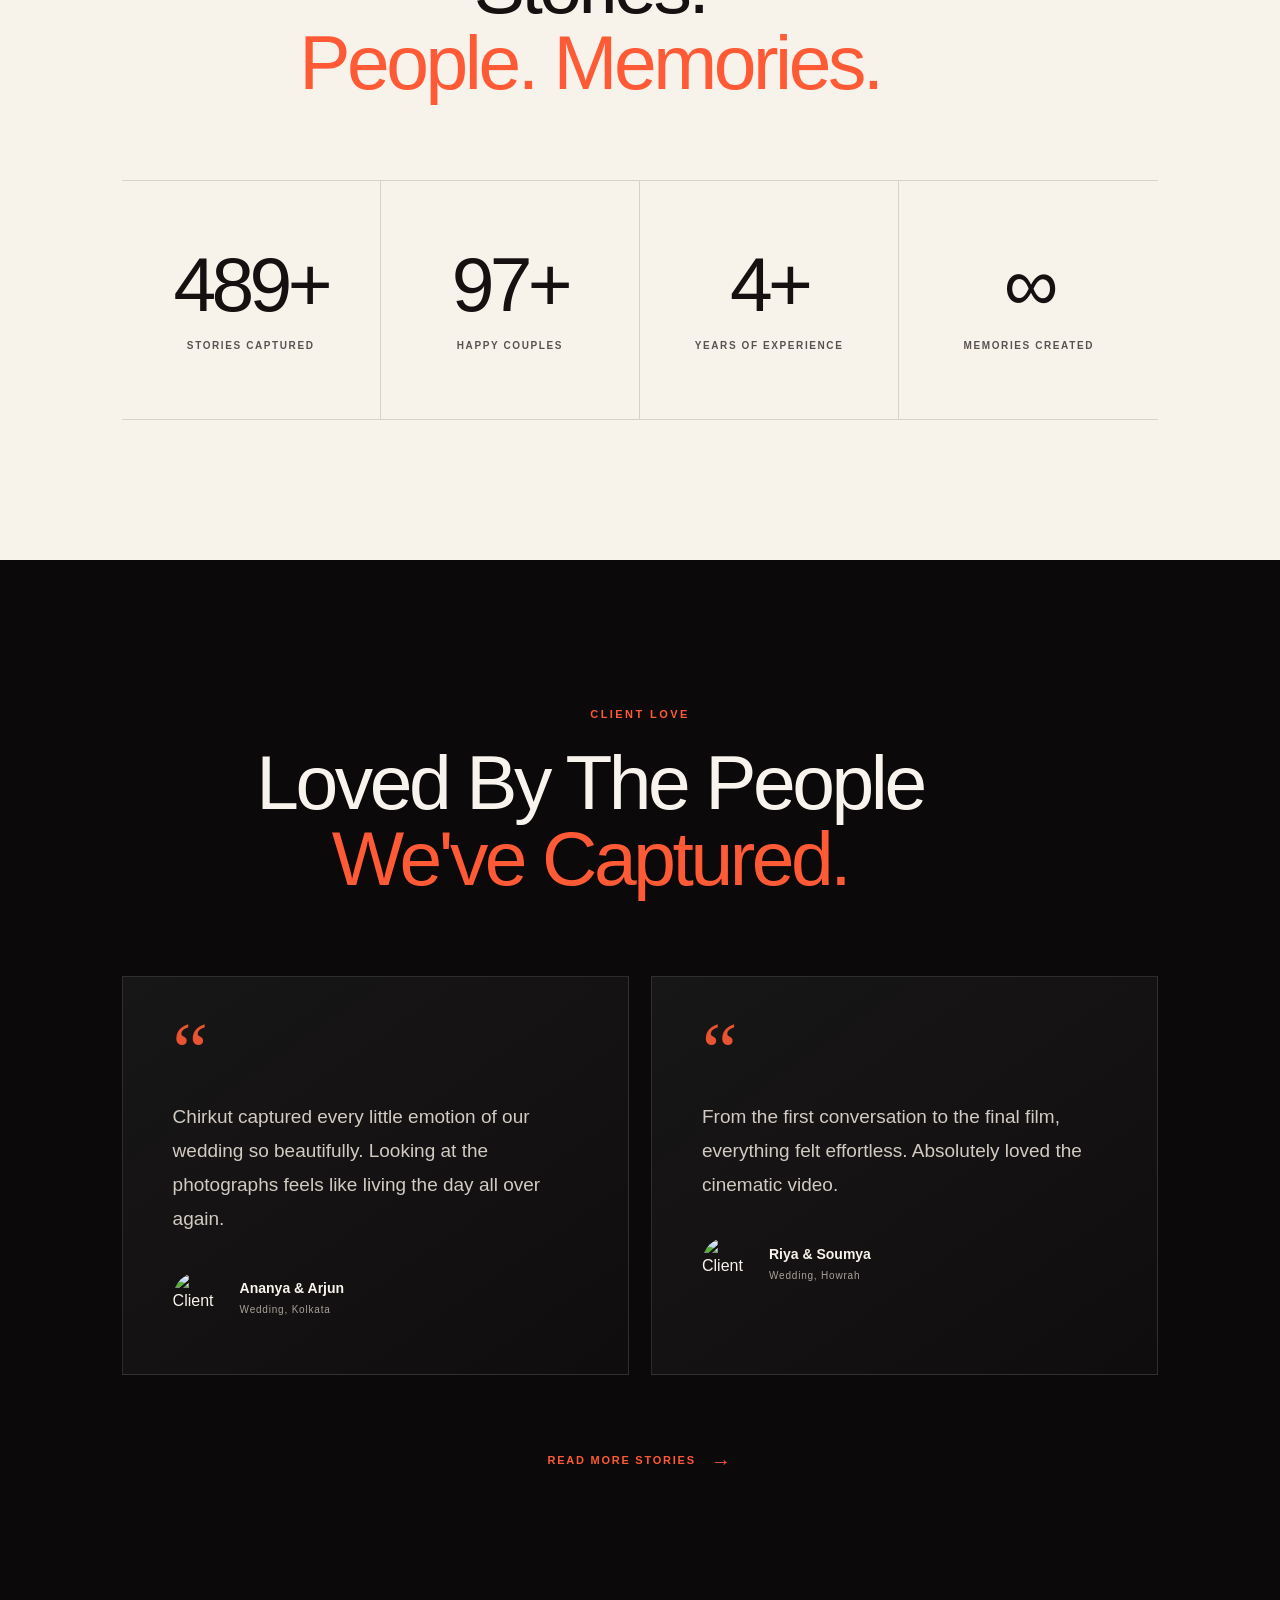
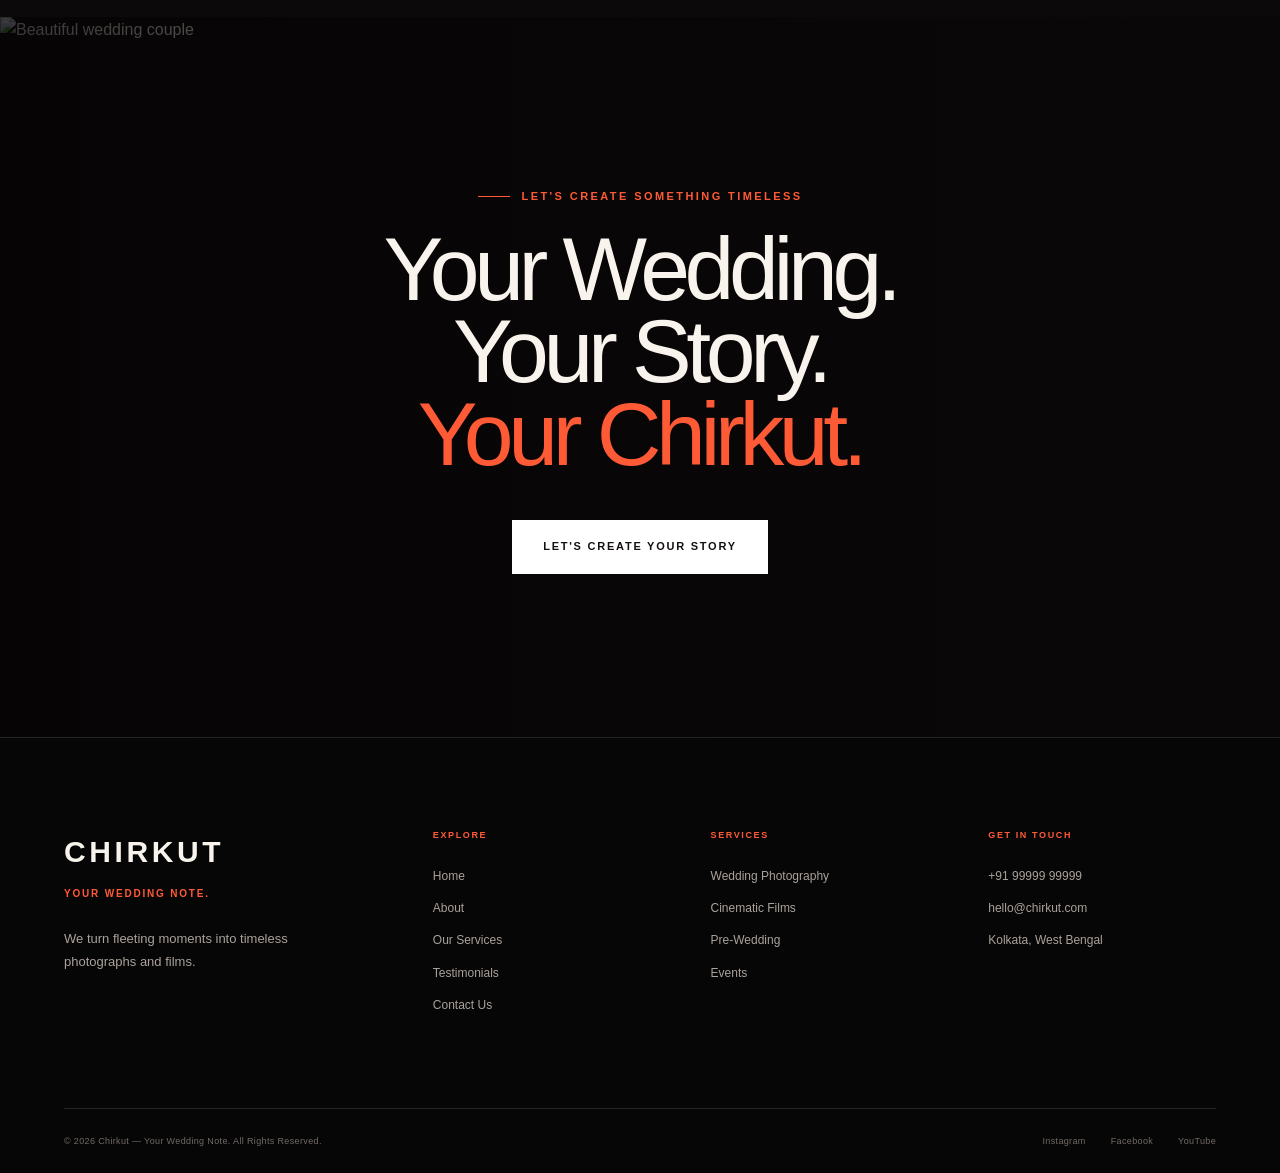
==== commit d80b7960: "Update index.html" ====
--- a/index.html
+++ b/index.html
@@ -43,12 +43,10 @@
                         ✦ AI Photo Finder
     </a>
                 </li>
-                <li>
-    <a href="#" class="nav-link" id="ai-assistant-toggle">
-        <span aria-hidden="true">✦</span> AI ASSISTANT
-    </a>
-</li>
-
+    <a href="https://photography-dgc.pages.dev/ai-assistant.html"
+   class="mobile-ai-link">
+    ✦ AI Assistant
+</a>
                 <li>
                     <a href="about.html" class="nav-link">
                         About
--- a/style.css
+++ b/style.css
@@ -4944,5 +4944,375 @@
 .upload-button:hover {
     transform: translateY(-2px);
 }
-
-
+/* =========================================
+   CHIRKUT AI ASSISTANT
+   Responsive: Desktop, Tablet & Mobile
+========================================= */
+
+.ai-chatbot,
+.ai-chatbot * {
+    box-sizing: border-box;
+}
+
+.ai-chatbot {
+    position: fixed;
+    right: 28px;
+    bottom: 24px;
+    z-index: 99999;
+
+    width: 390px;
+    max-width: calc(100vw - 32px);
+    height: 560px;
+    max-height: min(650px, calc(100dvh - 40px));
+
+    display: flex;
+    flex-direction: column;
+
+    background: #171311;
+    color: #fff8f0;
+    border: 1px solid rgba(210, 164, 105, 0.5);
+    border-radius: 18px;
+    overflow: hidden;
+
+    box-shadow: 0 20px 70px rgba(0, 0, 0, 0.4);
+
+    font-family: Arial, sans-serif;
+
+    opacity: 0;
+    visibility: hidden;
+    pointer-events: none;
+    transform: translateY(16px) scale(0.98);
+
+    transition:
+        opacity 0.25s ease,
+        transform 0.25s ease,
+        visibility 0.25s ease;
+}
+
+.ai-chatbot.ai-chat-open {
+    opacity: 1;
+    visibility: visible;
+    pointer-events: auto;
+    transform: translateY(0) scale(1);
+}
+
+/* Header */
+
+.ai-chat-header {
+    display: flex;
+    align-items: center;
+    justify-content: space-between;
+    gap: 12px;
+
+    padding: 18px 16px;
+
+    background: linear-gradient(135deg, #39251d, #201612);
+    border-bottom: 1px solid rgba(210, 164, 105, 0.25);
+}
+
+.ai-chat-brand {
+    display: flex;
+    align-items: center;
+    gap: 12px;
+    min-width: 0;
+}
+
+.ai-chat-icon {
+    width: 42px;
+    height: 42px;
+    flex-shrink: 0;
+
+    display: grid;
+    place-items: center;
+
+    background: rgba(210, 164, 105, 0.15);
+    border: 1px solid #b98b59;
+    border-radius: 50%;
+
+    color: #e4bb86;
+    font-size: 22px;
+}
+
+.ai-chat-brand h3 {
+    margin: 0 0 5px;
+    font-size: 15px;
+    font-weight: 700;
+    color: #fff4e5;
+}
+
+.ai-chat-brand p {
+    margin: 0;
+    font-size: 11px;
+    line-height: 1.4;
+    color: #c7b7a7;
+}
+
+.ai-chat-close {
+    width: 36px;
+    height: 36px;
+    flex-shrink: 0;
+
+    border: 0;
+    border-radius: 50%;
+    background: rgba(255, 255, 255, 0.08);
+
+    color: #fff;
+    font-size: 26px;
+    line-height: 1;
+    cursor: pointer;
+}
+
+.ai-chat-close:hover {
+    background: rgba(255, 255, 255, 0.16);
+}
+
+/* Messages */
+
+.ai-chat-messages {
+    flex: 1;
+    min-height: 0;
+
+    display: flex;
+    flex-direction: column;
+    gap: 12px;
+
+    padding: 18px 14px;
+    overflow-y: auto;
+    overscroll-behavior: contain;
+
+    background:
+        radial-gradient(
+            circle at top right,
+            rgba(139, 91, 56, 0.12),
+            transparent 55%
+        ),
+        #171311;
+}
+
+.ai-message {
+    max-width: 88%;
+    padding: 12px 14px;
+
+    font-size: 13px;
+    line-height: 1.65;
+
+    overflow-wrap: anywhere;
+    white-space: pre-wrap;
+}
+
+.ai-message-bot {
+    align-self: flex-start;
+
+    background: #2b211c;
+    color: #f6e9dc;
+
+    border: 1px solid rgba(210, 164, 105, 0.15);
+    border-radius: 4px 15px 15px 15px;
+}
+
+.ai-message-user {
+    align-self: flex-end;
+
+    background: #b98b59;
+    color: #1b120d;
+
+    border-radius: 15px 4px 15px 15px;
+}
+
+/* Suggested questions */
+
+.ai-chat-suggestions {
+    display: flex;
+    flex-wrap: wrap;
+    gap: 7px;
+
+    padding: 10px 12px;
+
+    background: #171311;
+    border-top: 1px solid rgba(210, 164, 105, 0.12);
+}
+
+.ai-suggestion {
+    padding: 8px 10px;
+
+    background: transparent;
+    border: 1px solid rgba(210, 164, 105, 0.5);
+    border-radius: 20px;
+
+    color: #e5c49f;
+    font-size: 11px;
+
+    cursor: pointer;
+    transition: background 0.2s ease;
+}
+
+.ai-suggestion:hover {
+    background: rgba(210, 164, 105, 0.12);
+}
+
+/* Input */
+
+.ai-chat-form {
+    display: flex;
+    align-items: center;
+    gap: 8px;
+
+    padding: 12px;
+
+    background: #211914;
+    border-top: 1px solid rgba(210, 164, 105, 0.2);
+}
+
+.ai-chat-form input {
+    flex: 1;
+    min-width: 0;
+    height: 44px;
+
+    padding: 0 13px;
+
+    background: #30251f;
+    border: 1px solid rgba(210, 164, 105, 0.2);
+    border-radius: 10px;
+    outline: none;
+
+    color: #fff8f0;
+    font-family: inherit;
+    font-size: 13px;
+}
+
+.ai-chat-form input::placeholder {
+    color: #b4a295;
+}
+
+.ai-chat-form input:focus {
+    border-color: #c69b6b;
+}
+
+.ai-chat-form button {
+    width: 44px;
+    height: 44px;
+    flex-shrink: 0;
+
+    border: 0;
+    border-radius: 10px;
+
+    background: #c49a6b;
+    color: #1b120d;
+
+    font-size: 21px;
+    cursor: pointer;
+}
+
+.ai-chat-form button:hover {
+    background: #dfb987;
+}
+
+.ai-chat-form button:disabled {
+    opacity: 0.5;
+    cursor: not-allowed;
+}
+
+/* Footer */
+
+.ai-chat-footer {
+    padding: 8px 10px;
+
+    background: #171311;
+    color: #9d8a7a;
+
+    text-align: center;
+    font-size: 10px;
+    line-height: 1.5;
+}
+
+/* Desktop navbar button */
+
+#ai-assistant-toggle {
+    cursor: pointer;
+}
+
+/* Mobile screens */
+
+@media (max-width: 600px) {
+    .ai-chatbot {
+        right: 10px;
+        bottom: 10px;
+
+        width: calc(100vw - 20px);
+        max-width: none;
+
+        height: min(620px, calc(100dvh - 20px));
+        max-height: calc(100dvh - 20px);
+
+        border-radius: 16px;
+    }
+
+    .ai-chat-header {
+        padding: 14px 12px;
+    }
+
+    .ai-chat-messages {
+        padding: 14px 11px;
+    }
+
+    .ai-chat-suggestions {
+        gap: 6px;
+        padding: 9px;
+    }
+
+    .ai-suggestion {
+        font-size: 10px;
+        padding: 8px 9px;
+    }
+
+    .ai-chat-form {
+        padding: 9px;
+    }
+
+    .ai-chat-form input {
+        font-size: 16px;
+    }
+}
+
+/* Short screens */
+
+@media (max-height: 500px) {
+    .ai-chatbot {
+        height: calc(100dvh - 16px);
+        bottom: 8px;
+    }
+
+    .ai-chat-header {
+        padding: 9px 12px;
+    }
+
+    .ai-chat-icon {
+        width: 34px;
+        height: 34px;
+    }
+
+    .ai-chat-suggestions {
+        padding: 6px 9px;
+    }
+}
+
+/* Respect reduced-motion preferences */
+
+@media (prefers-reduced-motion: reduce) {
+    .ai-chatbot {
+        transition: none;
+    }
+}
+/* Chirkut AI Assistant Navigation */
+
+.nav-link[href="ai-assistant.html"],
+.mobile-ai-link[href="ai-assistant.html"] {
+    text-decoration: none;
+    cursor: pointer;
+}
+
+.nav-link[href="ai-assistant.html"]:hover,
+.mobile-ai-link[href="ai-assistant.html"]:hover {
+    opacity: 0.85;
+}
+
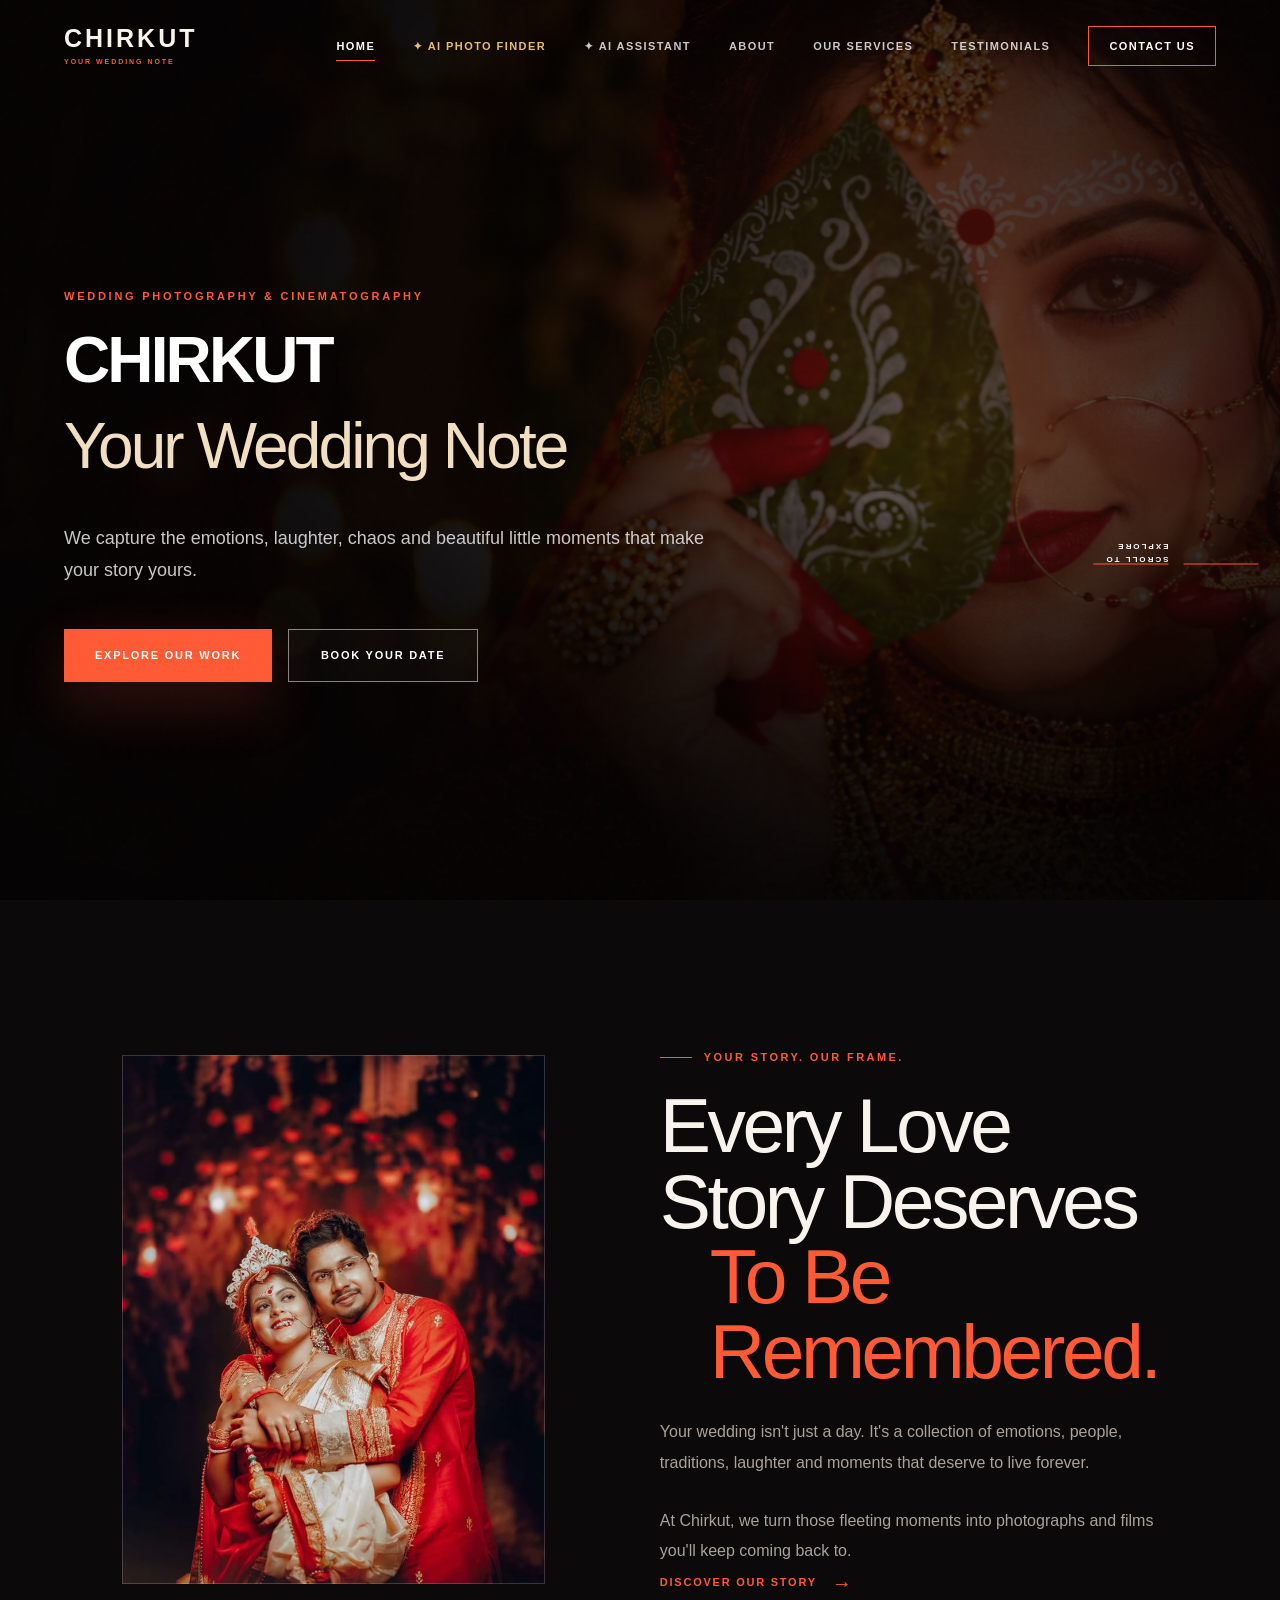
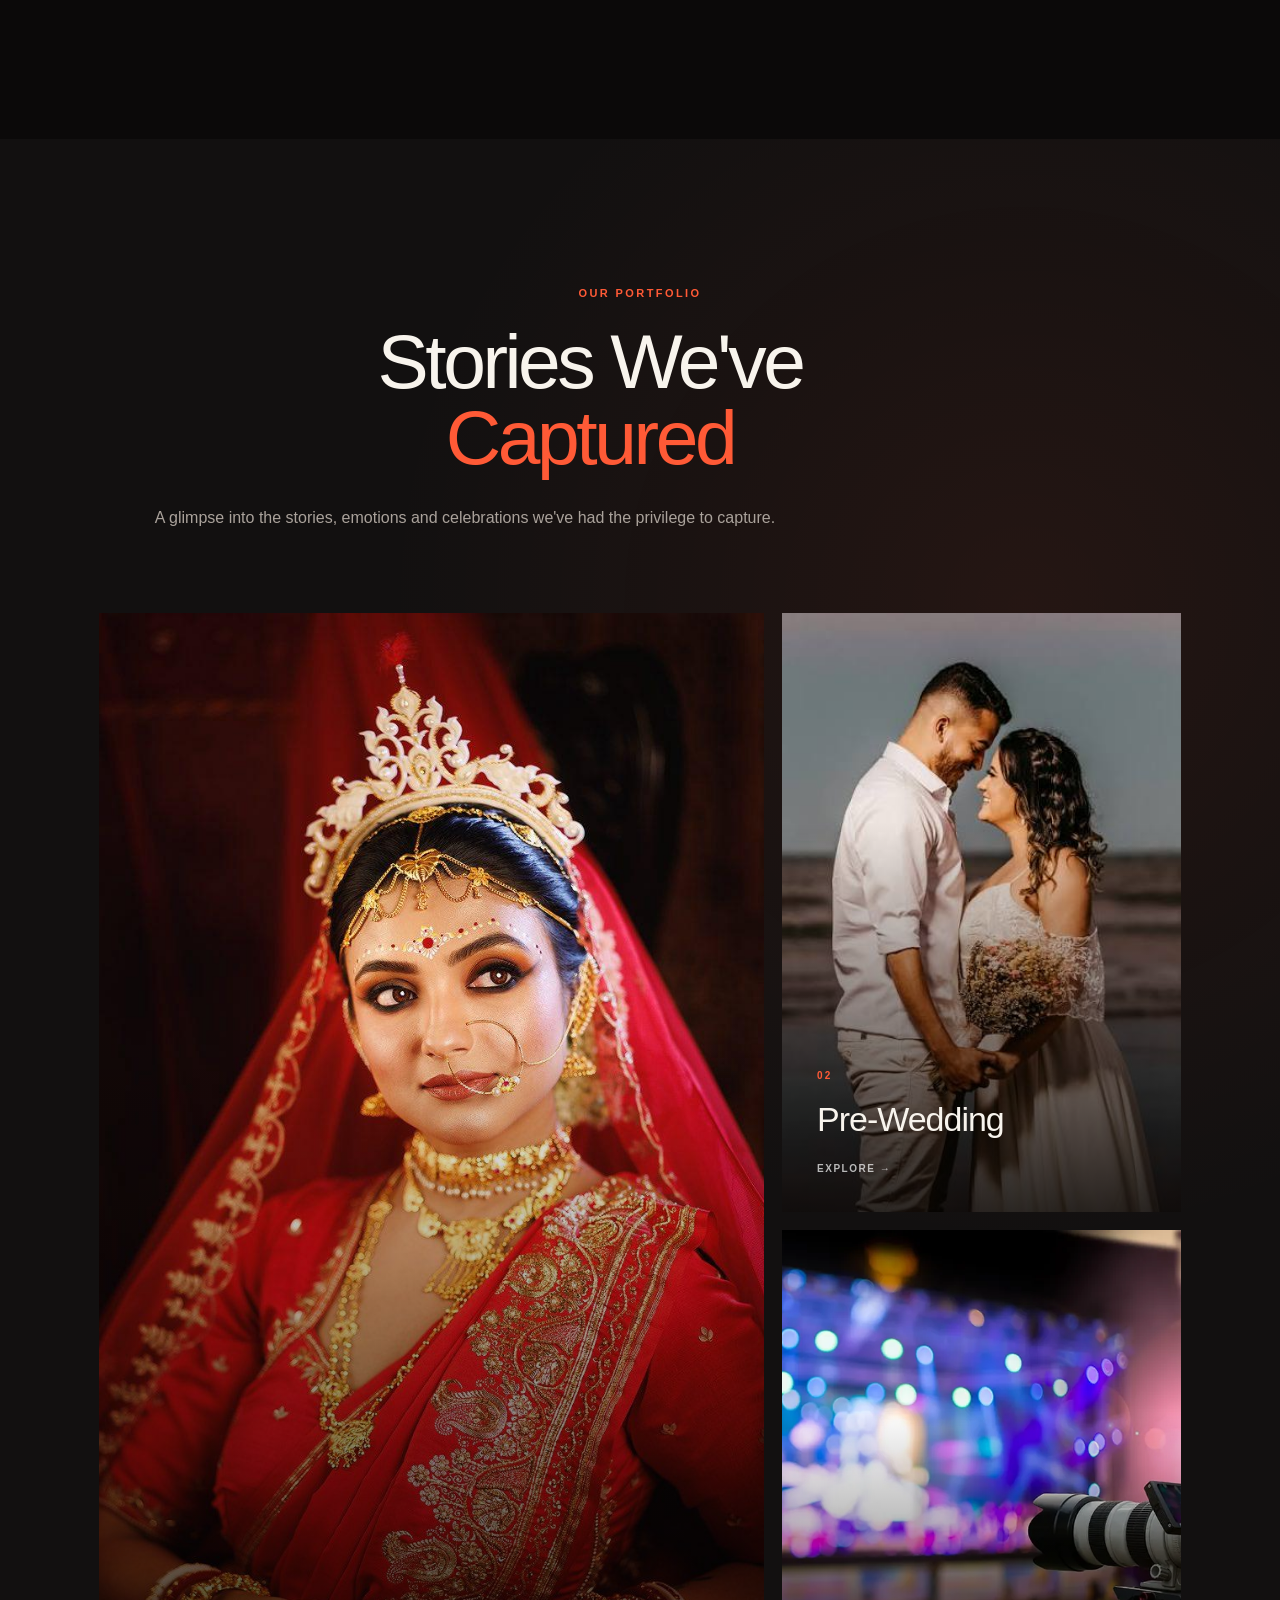
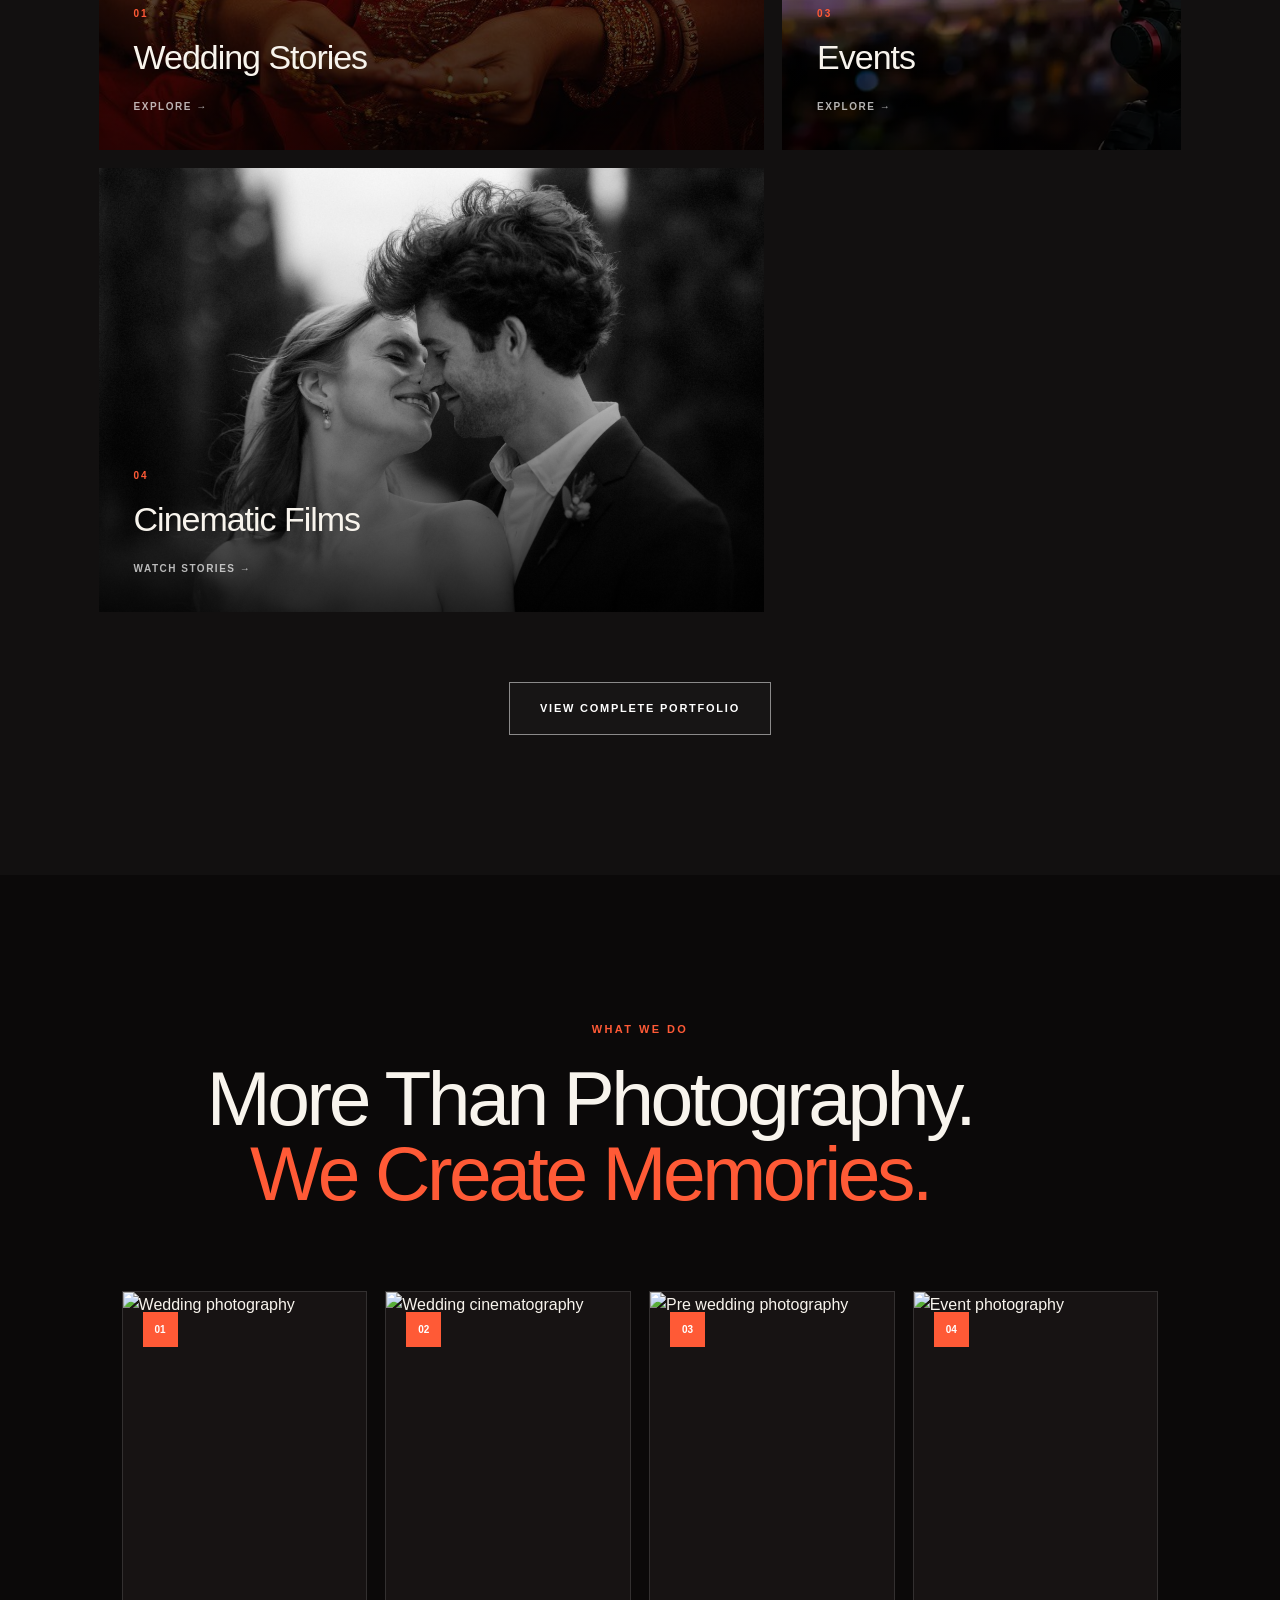
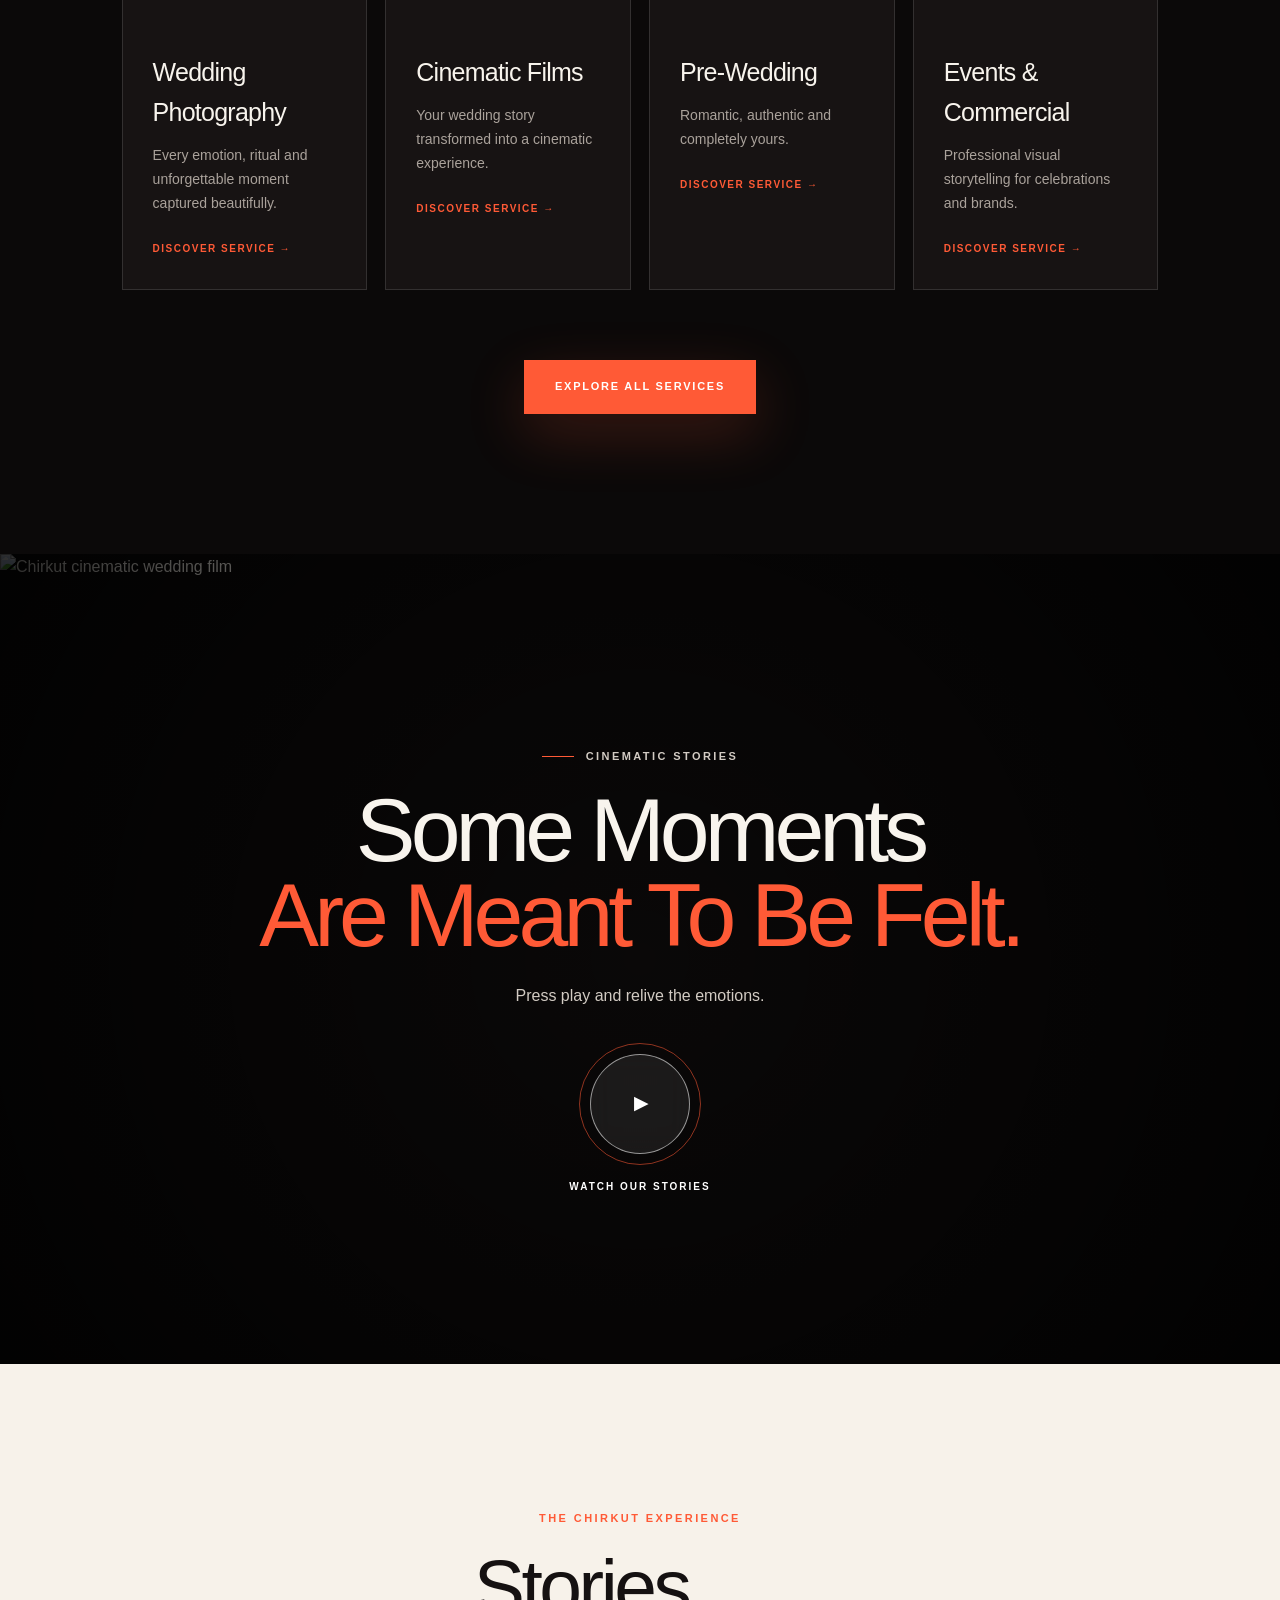
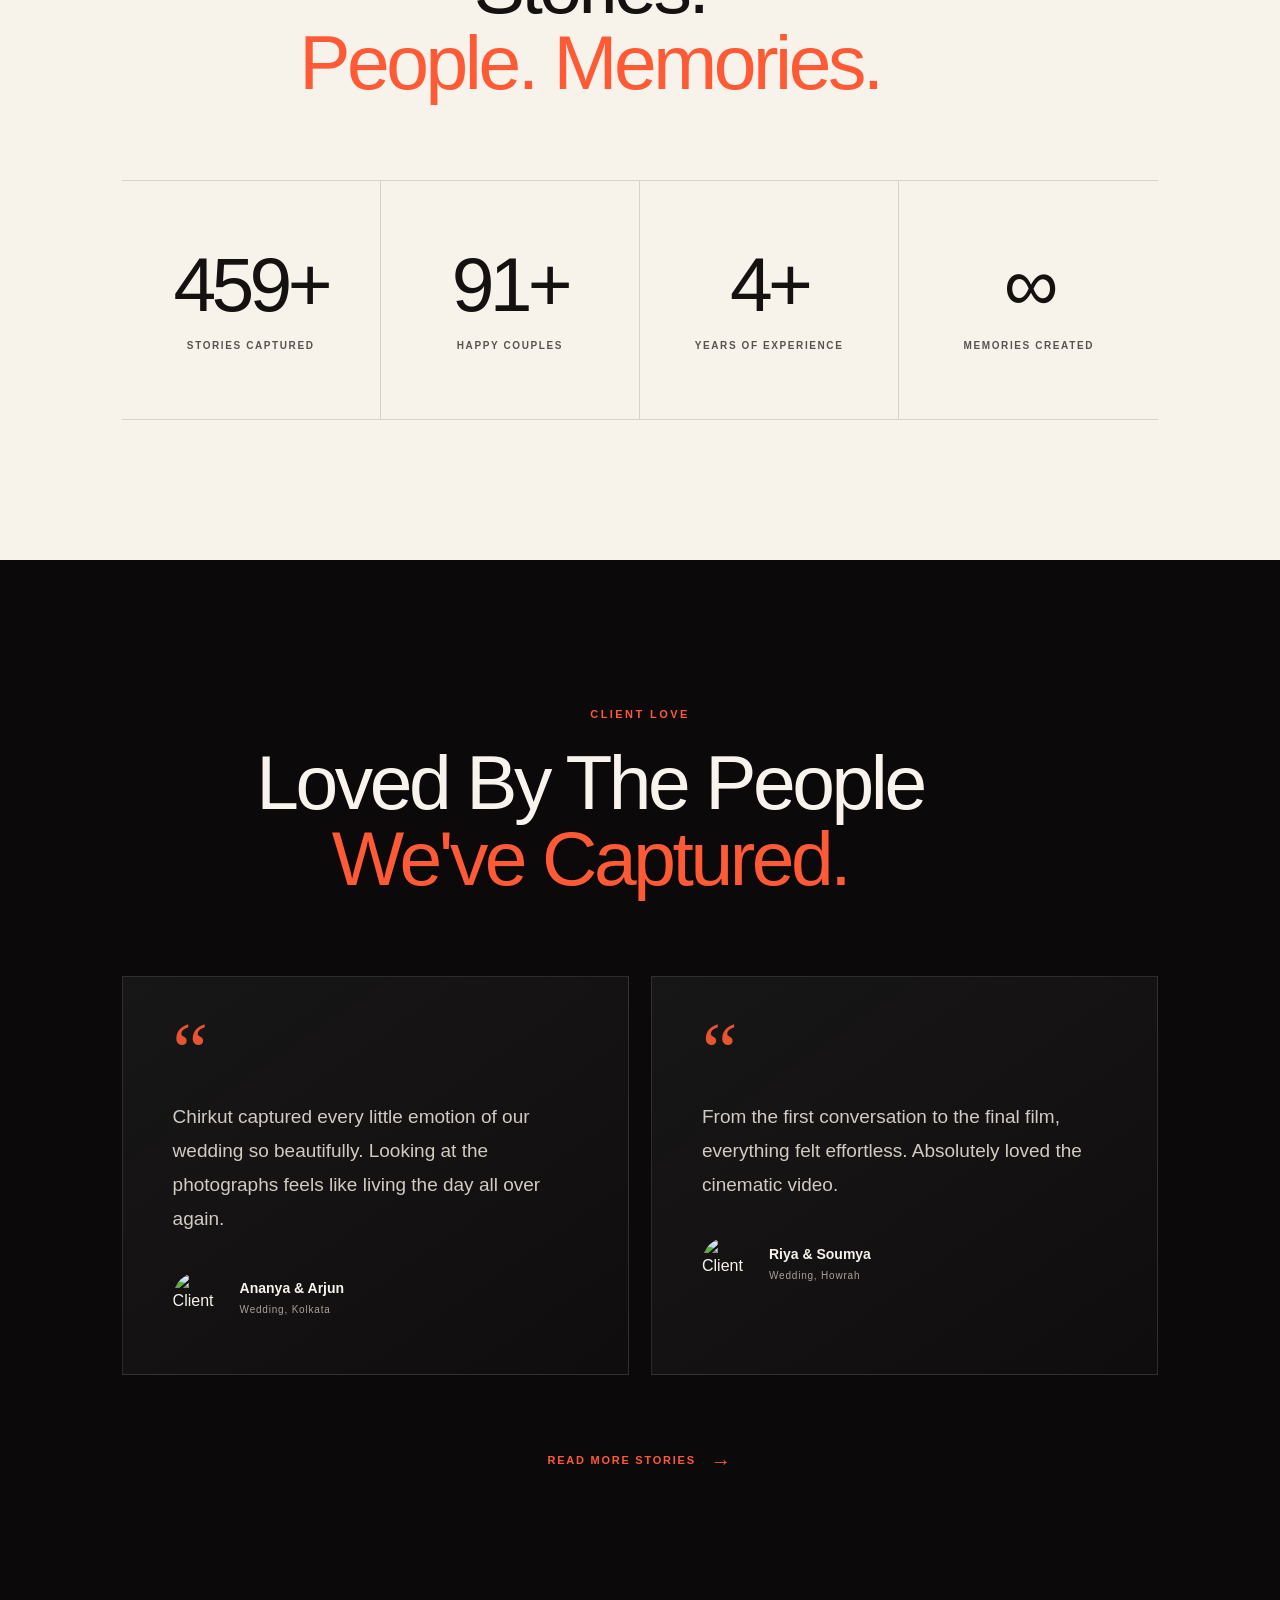
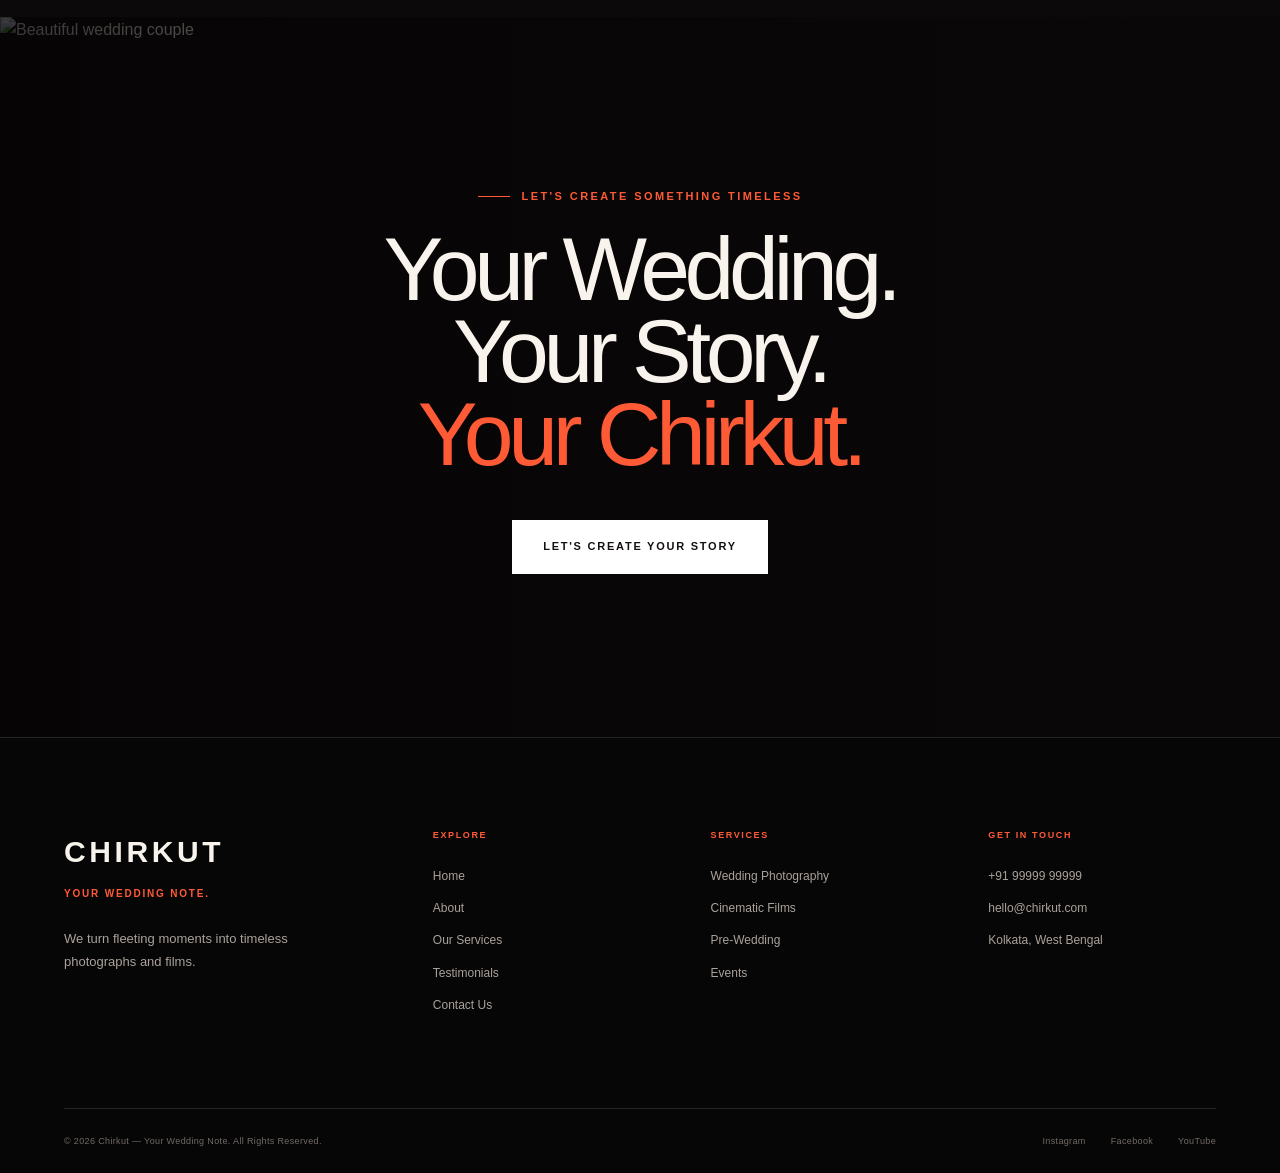
==== commit 7338be2c: "Update index.html" ====
--- a/index.html
+++ b/index.html
@@ -43,10 +43,12 @@
                         ✦ AI Photo Finder
     </a>
                 </li>
-    <a href="https://photography-dgc.pages.dev/ai-assistant.html"
-   class="mobile-ai-link">
-    ✦ AI Assistant
+                <li>
+   <a href="https://photography-dgc.pages.dev/ai-assistant.html"
+   class="nav-link">
+    <span aria-hidden="true">✦</span> AI ASSISTANT
 </a>
+                    </li>
                 <li>
                     <a href="about.html" class="nav-link">
                         About
@@ -89,7 +91,8 @@
             <a href="ai-photo-demo.html" class="mobile-ai-link">
                 ✦ AI Photo Finder
             </a>
-            <a href="#" id="mobile-ai-assistant-toggle" class="mobile-ai-link">
+           <a href="https://photography-dgc.pages.dev/ai-assistant.html"
+   class="mobile-ai-link">
     ✦ AI Assistant
 </a>
             <a href="about.html">About</a>
